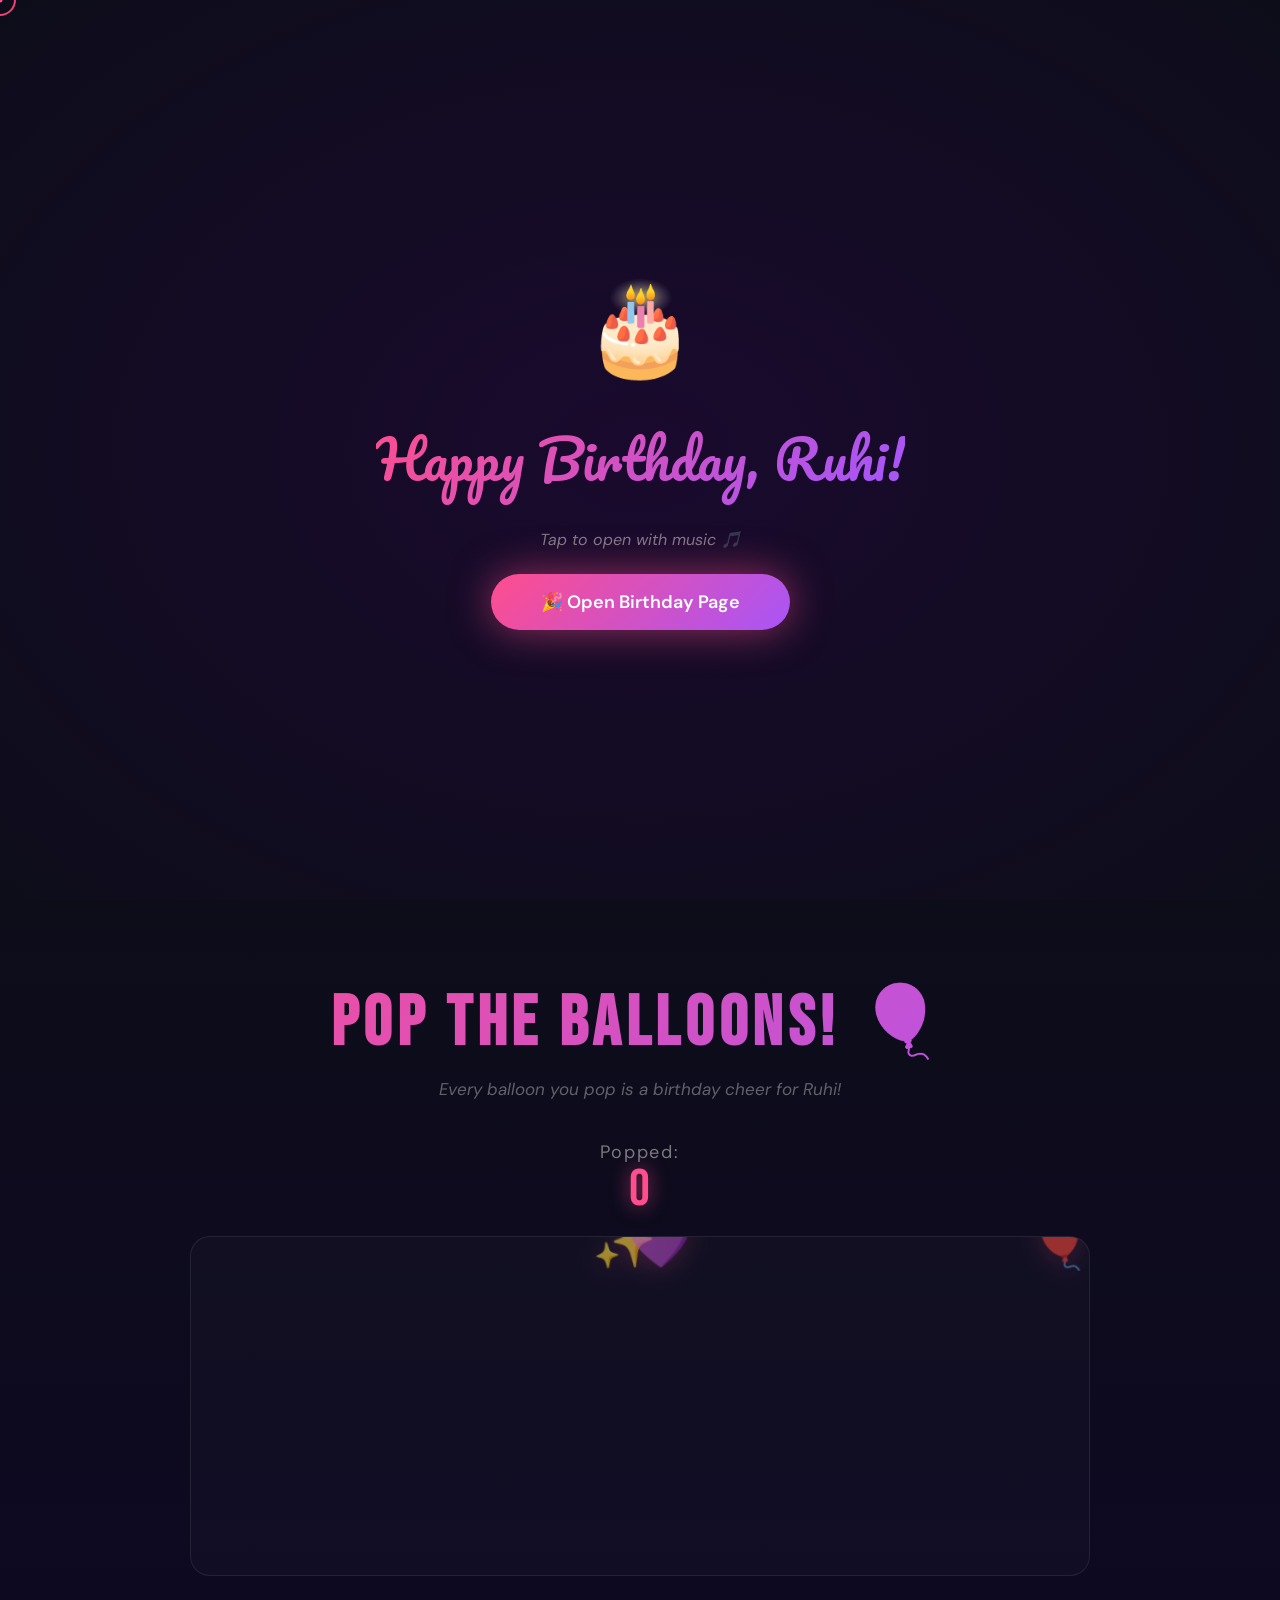
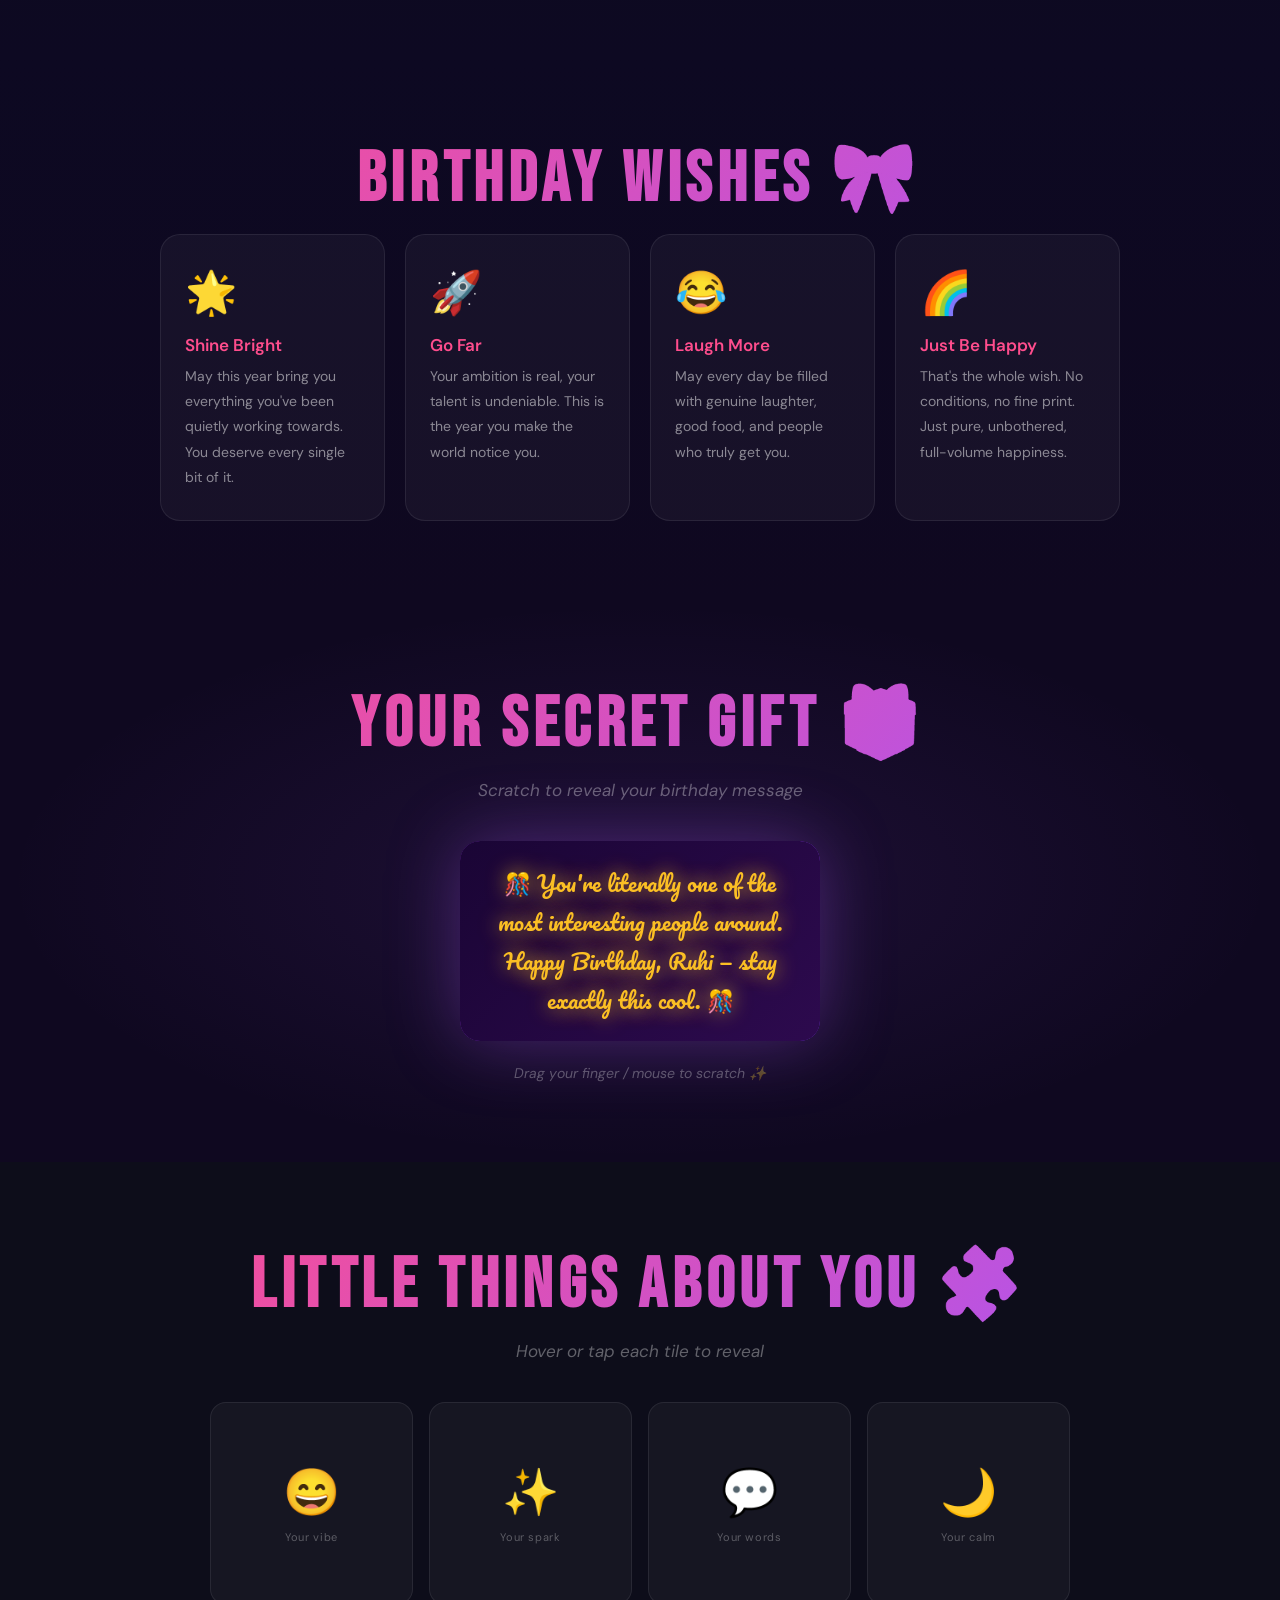
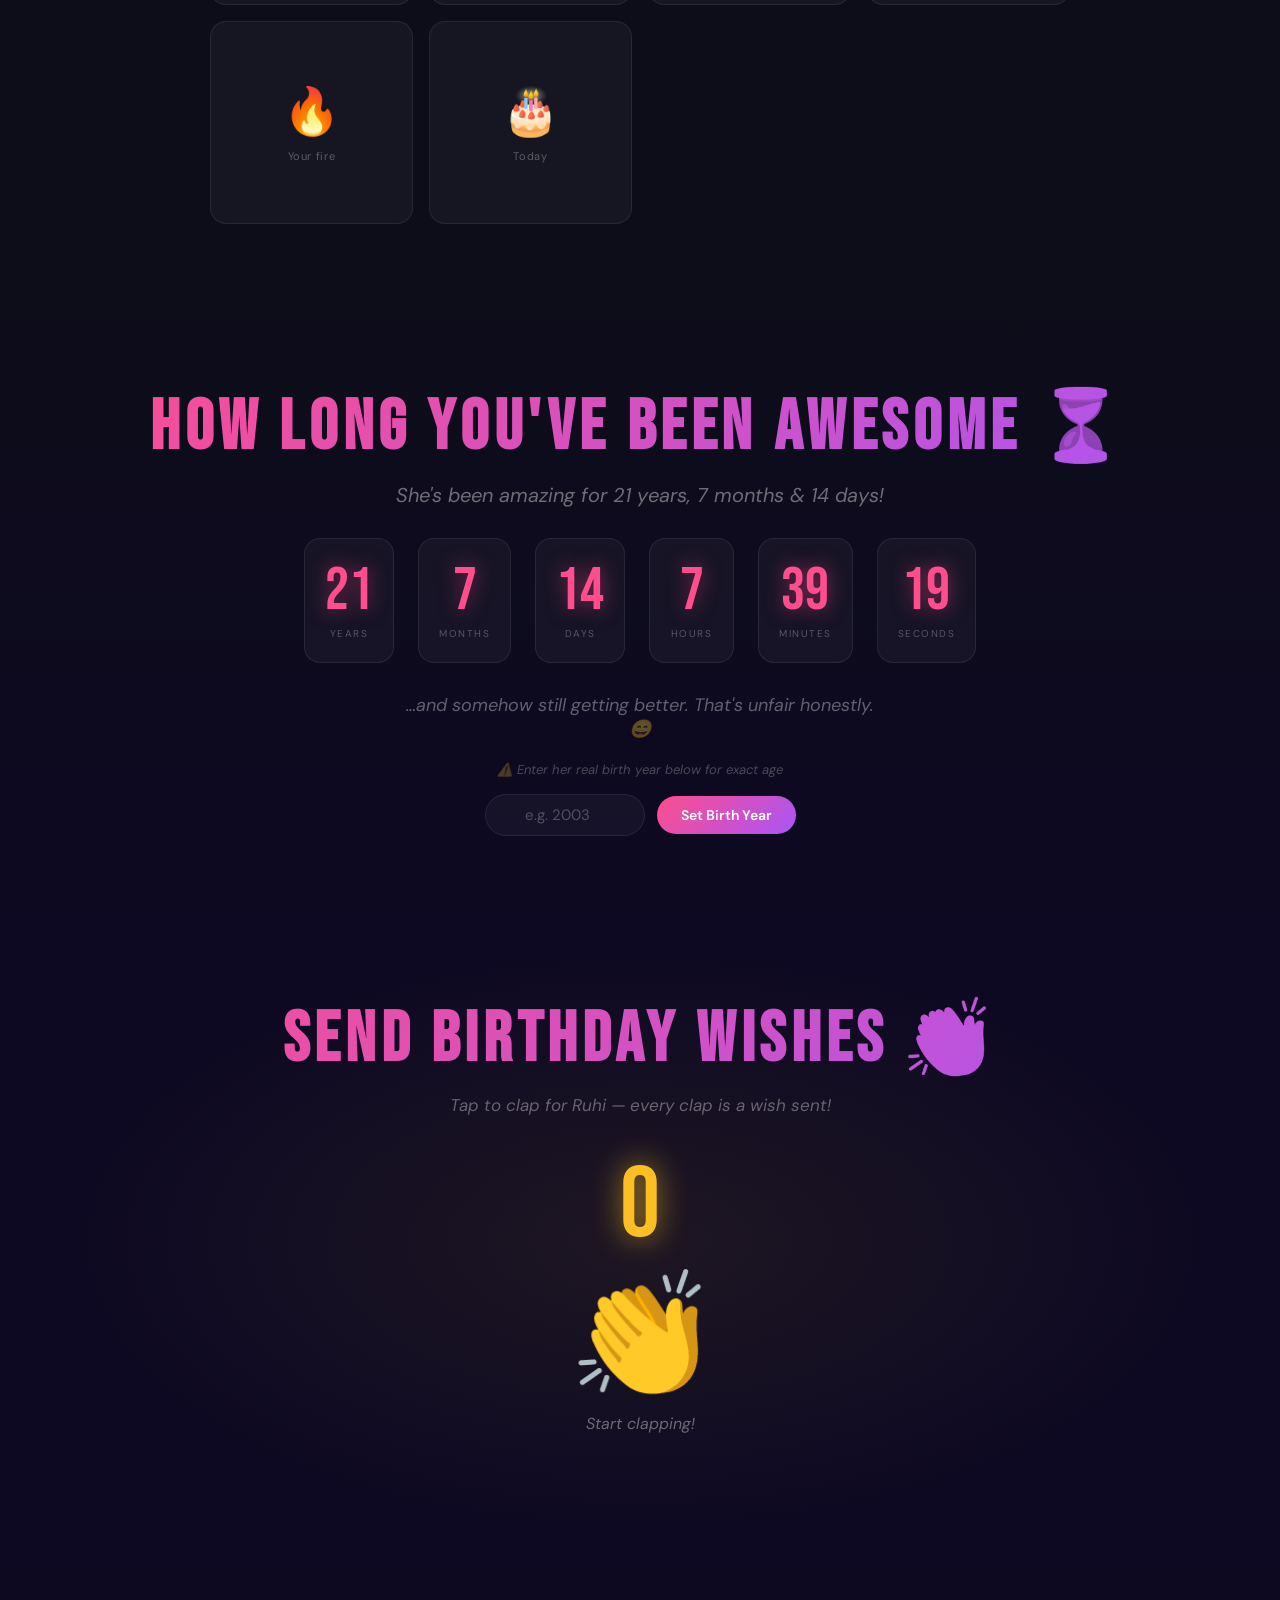
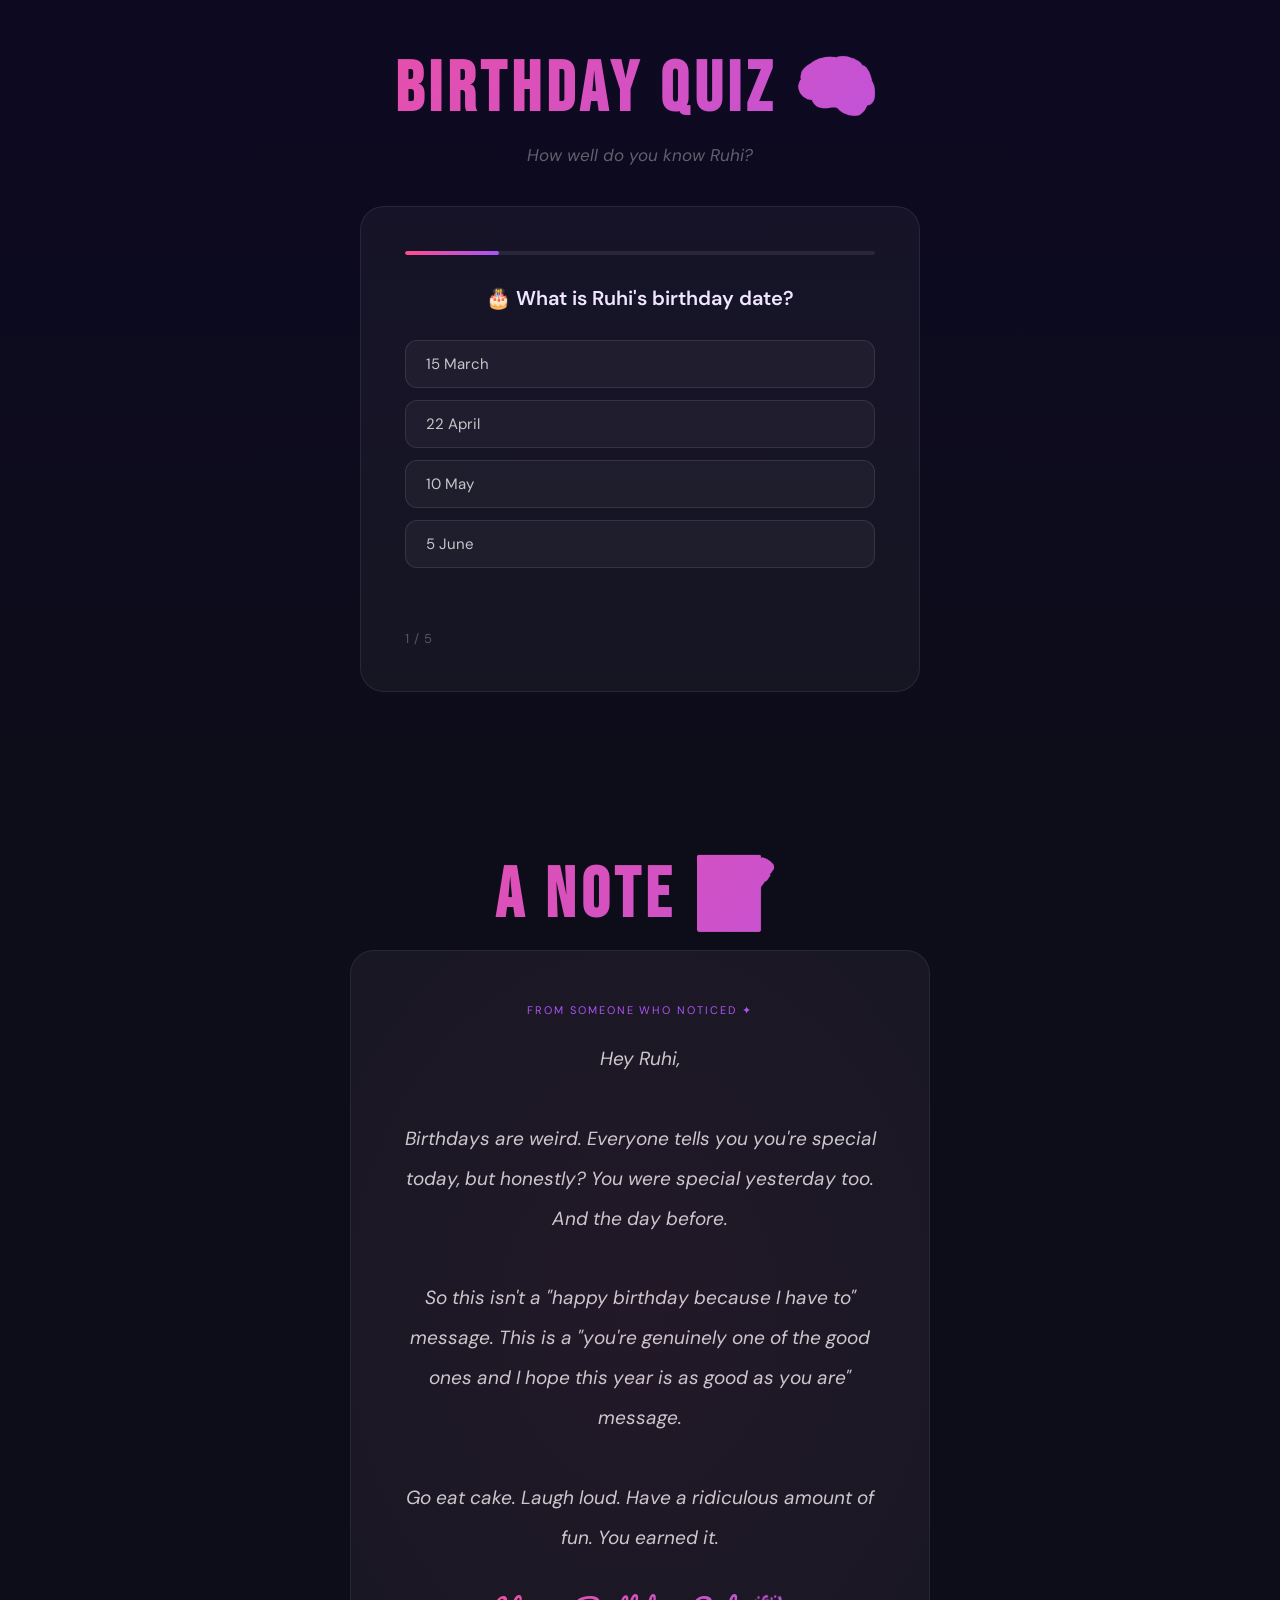
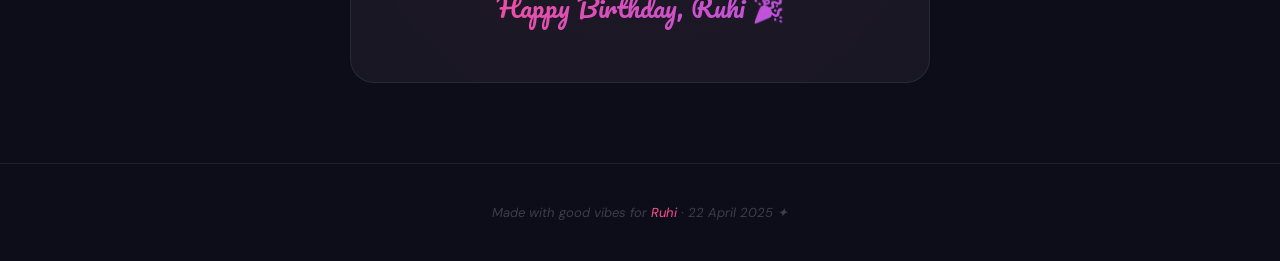
==== index.html @ 14870d2b "Add files via upload" ====
<!DOCTYPE html>
<html lang="en">
<head>
  <meta charset="UTF-8" />
  <meta name="viewport" content="width=device-width, initial-scale=1.0" />
  <title>Happy Birthday, Ruhi! 🎂</title>
  <link rel="preconnect" href="https://fonts.googleapis.com" />
  <link rel="preconnect" href="https://fonts.gstatic.com" crossorigin />
  <link href="https://fonts.googleapis.com/css2?family=Bebas+Neue&family=DM+Sans:ital,wght@0,300;0,400;0,600;1,300&family=Pacifico&display=swap" rel="stylesheet" />
  <link rel="stylesheet" href="style.css" />
</head>
<body>

  <!-- CUSTOM CURSOR -->
  <div id="cursor"></div>
  <div id="cursor-dot"></div>

  <!-- BACKGROUND CANVAS -->
  <canvas id="canvas"></canvas>

  <!-- ═══════ MUSIC GATE (splash screen) ═══════ -->
  <div id="music-gate">
    <div class="gate-emoji">🎂</div>
    <div class="gate-title">Happy Birthday, Ruhi!</div>
    <p class="gate-sub">Tap to open with music 🎵</p>
    <button class="gate-btn" id="gate-btn">🎉 Open Birthday Page</button>
  </div>

  <!-- MUSIC PLAYER (mp3) -->
  <audio id="bg-audio" loop preload="auto">
    <source src="music.m4a" type="audio/mpeg" />
  </audio>

  <!-- MUSIC BADGE (bottom right) -->
  <div id="music-badge">
    <div class="eq-bars">
      <div class="eq-bar"></div><div class="eq-bar"></div>
      <div class="eq-bar"></div><div class="eq-bar"></div>
      <div class="eq-bar"></div>
    </div>
    <span id="badge-text">Jannat Theme ♫</span>
  </div>

  <!-- ═══════ HERO ═══════ -->
  <section id="hero">
    <div class="hero-tag">✦ A Special Surprise ✦</div>
    <div class="hero-date">22 · APRIL · 2025</div>
    <h1 class="hero-name">Ruhi</h1>
    <p class="hero-sub" id="typewriter-el"></p>

    <!-- CAKE — tap it! -->
    <div class="cake-wrap" id="cake-wrap">
      <span class="cake-emoji" id="cake-emoji">🎂</span>
      <p class="cake-hint" id="cake-hint">tap the cake!</p>
    </div>

    <button class="scroll-cta" id="scroll-cta">
      <span>Scroll Down</span>
      <span class="scroll-arrow">↓</span>
    </button>
  </section>

  <!-- ═══════ BALLOON POP GAME ═══════ -->
  <section id="balloon-section">
    <h2 class="section-label fade-up">Pop the Balloons! 🎈</h2>
    <p class="section-sub fade-up">Every balloon you pop is a birthday cheer for Ruhi!</p>
    <div class="balloon-score-wrap fade-up">
      <span class="balloon-score-label">Popped:</span>
      <span class="balloon-score" id="balloon-score">0</span>
    </div>
    <div id="balloon-arena" class="fade-up"></div>
  </section>

  <!-- ═══════ WISHES ═══════ -->
  <section id="wishes">
    <h2 class="section-label fade-up">Birthday Wishes 🎀</h2>
    <div class="wishes-grid">
      <div class="wish-card fade-up" data-delay="0">
        <span class="wish-icon">🌟</span>
        <div class="wish-title">Shine Bright</div>
        <p class="wish-text">May this year bring you everything you've been quietly working towards. You deserve every single bit of it.</p>
      </div>
      <div class="wish-card fade-up" data-delay="80">
        <span class="wish-icon">🚀</span>
        <div class="wish-title">Go Far</div>
        <p class="wish-text">Your ambition is real, your talent is undeniable. This is the year you make the world notice you.</p>
      </div>
      <div class="wish-card fade-up" data-delay="160">
        <span class="wish-icon">😂</span>
        <div class="wish-title">Laugh More</div>
        <p class="wish-text">May every day be filled with genuine laughter, good food, and people who truly get you.</p>
      </div>
      <div class="wish-card fade-up" data-delay="240">
        <span class="wish-icon">🌈</span>
        <div class="wish-title">Just Be Happy</div>
        <p class="wish-text">That's the whole wish. No conditions, no fine print. Just pure, unbothered, full-volume happiness.</p>
      </div>
    </div>
  </section>

  <!-- ═══════ SCRATCH CARD ═══════ -->
  <section id="scratch-section">
    <h2 class="section-label fade-up">Your Secret Gift 🎁</h2>
    <p class="section-sub fade-up">Scratch to reveal your birthday message</p>
    <div class="scratch-wrap fade-up">
      <div class="scratch-msg" id="scratch-msg">
        🎊 You're literally one of the most interesting people around. Happy Birthday, Ruhi — stay exactly this cool. 🎊
      </div>
      <canvas id="scratchCanvas" width="360" height="200"></canvas>
    </div>
    <p class="scratch-hint fade-up" id="scratch-hint">Drag your finger / mouse to scratch ✨</p>
  </section>

  <!-- ═══════ MEMORY BOARD ═══════ -->
  <section id="memories">
    <h2 class="section-label fade-up">Little Things About You 🧩</h2>
    <p class="section-sub fade-up">Hover or tap each tile to reveal</p>
    <div class="memory-grid">
      <div class="memory-tile fade-up" data-delay="0">
        <span class="tile-front">😄</span><span class="tile-label">Your vibe</span>
        <div class="tile-reveal">That energy you carry walks into the room before you even do.</div>
      </div>
      <div class="memory-tile fade-up" data-delay="60">
        <span class="tile-front">✨</span><span class="tile-label">Your spark</span>
        <div class="tile-reveal">You make ordinary moments feel somehow worth remembering.</div>
      </div>
      <div class="memory-tile fade-up" data-delay="120">
        <span class="tile-front">💬</span><span class="tile-label">Your words</span>
        <div class="tile-reveal">The way you talk about things you love — that energy is contagious.</div>
      </div>
      <div class="memory-tile fade-up" data-delay="180">
        <span class="tile-front">🌙</span><span class="tile-label">Your calm</span>
        <div class="tile-reveal">Even on chaotic days, you somehow make it look effortless.</div>
      </div>
      <div class="memory-tile fade-up" data-delay="240">
        <span class="tile-front">🔥</span><span class="tile-label">Your fire</span>
        <div class="tile-reveal">When you set your mind to something? It's already done.</div>
      </div>
      <div class="memory-tile fade-up" data-delay="300">
        <span class="tile-front">🎂</span><span class="tile-label">Today</span>
        <div class="tile-reveal">Wishing you a day as legendary as you actually are.</div>
      </div>
    </div>
  </section>

  <!-- ═══════ AGE CALCULATOR (FIXED) ═══════ -->
  <section id="age-section">
    <h2 class="section-label fade-up">How Long You've Been Awesome ⏳</h2>
    <p class="section-sub fade-up" id="age-headline">Calculating...</p>
    <div class="age-grid fade-up">
      <div class="age-box"><div class="age-num" id="a-years">—</div><div class="age-lbl">Years</div></div>
      <div class="age-box"><div class="age-num" id="a-months">—</div><div class="age-lbl">Months</div></div>
      <div class="age-box"><div class="age-num" id="a-days">—</div><div class="age-lbl">Days</div></div>
      <div class="age-box"><div class="age-num" id="a-hours">—</div><div class="age-lbl">Hours</div></div>
      <div class="age-box"><div class="age-num" id="a-mins">—</div><div class="age-lbl">Minutes</div></div>
      <div class="age-box"><div class="age-num" id="a-secs">—</div><div class="age-lbl">Seconds</div></div>
    </div>
    <p class="age-caption fade-up">…and somehow still getting better. That's unfair honestly. 😄</p>
    <p class="age-note fade-up">⚠️ Enter her real birth year below for exact age</p>
    <div class="age-input-wrap fade-up">
      <input type="number" id="birth-year" placeholder="e.g. 2003" min="1990" max="2015" />
      <button id="set-year-btn">Set Birth Year</button>
    </div>
  </section>

  <!-- ═══════ CLAP ═══════ -->
  <section id="clap-section">
    <h2 class="section-label fade-up">Send Birthday Wishes 👏</h2>
    <p class="section-sub fade-up">Tap to clap for Ruhi — every clap is a wish sent!</p>
    <div class="clap-count fade-up" id="clap-count">0</div>
    <div class="fade-up">
      <button class="clap-btn" id="clap-btn">👏</button>
    </div>
    <p class="clap-label fade-up" id="clap-label">Start clapping!</p>
    <div class="clap-milestones fade-up" id="clap-milestones"></div>
  </section>

  <!-- ═══════ QUIZ ═══════ -->
  <section id="quiz-section">
    <h2 class="section-label fade-up">Birthday Quiz 🧠</h2>
    <p class="section-sub fade-up">How well do you know Ruhi?</p>
    <div class="quiz-card fade-up" id="quiz-card">
      <div class="quiz-progress-bar"><div id="quiz-progress"></div></div>
      <p class="quiz-q" id="quiz-q">Loading question...</p>
      <div class="quiz-options" id="quiz-options"></div>
      <div class="quiz-feedback" id="quiz-feedback"></div>
      <div class="quiz-nav">
        <span class="quiz-count" id="quiz-count">1 / 5</span>
        <button class="quiz-next" id="quiz-next" style="display:none">Next →</button>
      </div>
    </div>
    <div class="quiz-result" id="quiz-result" style="display:none">
      <div class="quiz-result-emoji" id="qr-emoji">🎉</div>
      <div class="quiz-result-score" id="qr-score"></div>
      <div class="quiz-result-msg" id="qr-msg"></div>
      <button class="quiz-retry" id="quiz-retry">Try Again 🔄</button>
    </div>
  </section>

  <!-- ═══════ MESSAGE ═══════ -->
  <section id="message-section">
    <h2 class="section-label fade-up">A Note 📝</h2>
    <div class="msg-card fade-up">
      <div class="msg-from">From someone who noticed ✦</div>
      <p class="msg-text">
        Hey Ruhi,<br><br>
        Birthdays are weird. Everyone tells you you're special today,
        but honestly? You were special yesterday too. And the day before.<br><br>
        So this isn't a "happy birthday because I have to" message.
        This is a "you're genuinely one of the good ones and I hope
        this year is as good as you are" message.<br><br>
        Go eat cake. Laugh loud. Have a ridiculous amount of fun.
        You earned it.
      </p>
      <div class="msg-sig">Happy Birthday, Ruhi 🎉</div>
    </div>
  </section>

  <!-- FOOTER -->
  <footer>
    Made with good vibes for <span class="footer-pink">Ruhi</span> · 22 April 2025 ✦
  </footer>

  <script src="app.js"></script>
</body>
</html>
---- style.css ----
/* ═══════════════════════════════════
   ROOT & RESET
═══════════════════════════════════ */
:root {
  --bg:     #0d0d1a;
  --deep:   #0a0814;
  --card:   rgba(255,255,255,0.04);
  --border: rgba(255,255,255,0.08);
  --pink:   #ff4d8d;
  --violet: #a855f7;
  --gold:   #fbbf24;
  --cyan:   #22d3ee;
  --green:  #4ade80;
  --white:  #f0e6ff;
}

*, *::before, *::after { margin:0; padding:0; box-sizing:border-box; }
html { scroll-behavior: smooth; }

body {
  background: var(--bg);
  color: var(--white);
  font-family: 'DM Sans', sans-serif;
  overflow-x: hidden;
  cursor: none;
}

/* ═══════════════════════════════════
   CUSTOM CURSOR
═══════════════════════════════════ */
#cursor {
  position: fixed;
  width: 32px; height: 32px;
  border: 2px solid var(--pink);
  border-radius: 50%;
  pointer-events: none;
  z-index: 99999;
  transform: translate(-50%,-50%);
  transition: transform .15s ease, border-color .2s, width .2s, height .2s;
  mix-blend-mode: difference;
}
#cursor.hovering {
  width: 50px; height: 50px;
  border-color: var(--gold);
  background: rgba(251,191,36,0.08);
}
#cursor.clicking {
  width: 20px; height: 20px;
  background: rgba(255,77,141,0.35);
  border-color: #fff;
}
#cursor-dot {
  position: fixed;
  width: 5px; height: 5px;
  background: var(--pink);
  border-radius: 50%;
  pointer-events: none;
  z-index: 99999;
  transform: translate(-50%,-50%);
  transition: transform .05s;
}

.spark {
  position: fixed;
  pointer-events: none;
  z-index: 99998;
  font-size: 12px;
  animation: sparkFly .85s ease forwards;
}
@keyframes sparkFly {
  0%   { opacity:1; transform:translate(-50%,-50%) scale(1.2); }
  100% { opacity:0; transform:translate(calc(-50% + var(--dx)), calc(-50% + var(--dy))) scale(0); }
}

/* ═══════════════════════════════════
   RIPPLE
═══════════════════════════════════ */
.ripple {
  position: fixed;
  pointer-events: none;
  z-index: 9000;
  border-radius: 50%;
  border: 2px solid var(--pink);
  transform: translate(-50%,-50%);
  animation: rippleOut .65s ease forwards;
}
@keyframes rippleOut {
  from { width:10px; height:10px; opacity:.9; }
  to   { width:130px; height:130px; opacity:0; }
}

/* ═══════════════════════════════════
   MUSIC GATE (Splash Screen)
═══════════════════════════════════ */
#music-gate {
  position: fixed; inset: 0; z-index: 10000;
  background: radial-gradient(ellipse at center, #1a0a2e 0%, #0d0d1a 100%);
  display: flex; flex-direction: column;
  align-items: center; justify-content: center;
  gap: 24px; text-align: center; padding: 24px;
  transition: opacity .8s ease, visibility .8s ease;
}
#music-gate.gone { opacity:0; visibility:hidden; pointer-events:none; }

.gate-emoji {
  font-size: 90px;
  animation: gateFloat 2.2s ease-in-out infinite alternate;
}
@keyframes gateFloat {
  from { transform: translateY(0) rotate(-3deg); }
  to   { transform: translateY(-18px) rotate(3deg); }
}

.gate-title {
  font-family: 'Pacifico', cursive;
  font-size: clamp(26px, 7vw, 54px);
  background: linear-gradient(135deg, #ff4d8d, #a855f7, #fbbf24);
  background-size: 200%;
  -webkit-background-clip: text;
  -webkit-text-fill-color: transparent;
  background-clip: text;
  animation: shimmer 3s linear infinite;
}
@keyframes shimmer {
  0%   { background-position: 0%; }
  100% { background-position: 200%; }
}

.gate-sub {
  font-size: 16px;
  color: rgba(255,255,255,.45);
  font-style: italic;
}

.gate-btn {
  padding: 16px 50px;
  background: linear-gradient(135deg, #ff4d8d, #a855f7);
  border: none; border-radius: 60px;
  font-family: 'DM Sans', sans-serif;
  font-size: 18px; font-weight: 600;
  color: #fff; cursor: pointer;
  box-shadow: 0 0 40px rgba(255,77,141,.55);
  animation: gatePulse 2s ease-in-out infinite;
  transition: transform .2s;
}
.gate-btn:hover { transform: scale(1.07); }
@keyframes gatePulse {
  0%,100% { box-shadow: 0 0 40px rgba(255,77,141,.55); }
  50%     { box-shadow: 0 0 80px rgba(255,77,141,.9), 0 0 160px rgba(168,85,247,.4); }
}

/* ═══════════════════════════════════
   MUSIC BADGE
═══════════════════════════════════ */
#music-badge {
  position: fixed; bottom: 24px; right: 24px; z-index: 9000;
  background: rgba(255,255,255,.05);
  backdrop-filter: blur(14px);
  border: 1px solid var(--border);
  border-radius: 40px;
  padding: 10px 18px;
  display: flex; align-items: center; gap: 10px;
  font-size: 13px; color: rgba(255,255,255,.55);
  cursor: pointer;
  transition: all .3s;
  opacity: 0; pointer-events: none;
}
#music-badge.visible { opacity:1; pointer-events:auto; }
#music-badge:hover { border-color:var(--pink); color:var(--pink); }

.eq-bars { display:flex; align-items:flex-end; gap:2px; height:16px; }
.eq-bar {
  width: 3px; background: var(--pink); border-radius: 2px;
  animation: eqDance .6s ease-in-out infinite alternate;
}
.eq-bar:nth-child(1){ height:6px;  animation-delay:0s;   }
.eq-bar:nth-child(2){ height:14px; animation-delay:.12s; }
.eq-bar:nth-child(3){ height:10px; animation-delay:.24s; }
.eq-bar:nth-child(4){ height:16px; animation-delay:.08s; }
.eq-bar:nth-child(5){ height:8px;  animation-delay:.2s;  }
@keyframes eqDance {
  from { transform: scaleY(.2); }
  to   { transform: scaleY(1);  }
}
#music-badge.paused .eq-bar { animation-play-state: paused; opacity:.4; }

/* ═══════════════════════════════════
   CANVAS
═══════════════════════════════════ */
#canvas {
  position: fixed; inset: 0;
  pointer-events: none; z-index: 1;
}

/* ═══════════════════════════════════
   SECTIONS SHARED
═══════════════════════════════════ */
section { position: relative; z-index: 2; }

.section-label {
  text-align: center;
  font-family: 'Bebas Neue', sans-serif;
  font-size: clamp(34px, 8vw, 70px);
  letter-spacing: .08em;
  margin-bottom: 12px;
  background: linear-gradient(135deg, var(--pink), var(--violet));
  -webkit-background-clip: text;
  -webkit-text-fill-color: transparent;
  background-clip: text;
}

.section-sub {
  text-align: center;
  font-size: clamp(14px,2.5vw,17px);
  font-style: italic;
  color: rgba(255,255,255,.35);
  margin-bottom: 40px;
}

/* ═══════════════════════════════════
   HERO
═══════════════════════════════════ */
#hero {
  position: relative; min-height: 100vh;
  display: flex; flex-direction: column;
  align-items: center; justify-content: center;
  text-align: center; padding: 40px 20px;
  z-index: 2;
  background:
    radial-gradient(ellipse at 25% 15%, rgba(168,85,247,.18) 0%, transparent 55%),
    radial-gradient(ellipse at 75% 85%, rgba(255,77,141,.13) 0%, transparent 55%);
}

.hero-tag {
  display: inline-block;
  border: 1px solid var(--border);
  border-radius: 30px; padding: 6px 22px;
  font-size: 11px; letter-spacing: .18em; text-transform: uppercase;
  color: rgba(255,255,255,.35); margin-bottom: 26px;
  background: var(--card); backdrop-filter: blur(8px);
}

.hero-date {
  font-family: 'Bebas Neue', sans-serif;
  font-size: clamp(12px,2.5vw,16px);
  letter-spacing: .55em; color: var(--gold);
  margin-bottom: 14px;
  text-shadow: 0 0 22px rgba(251,191,36,.7);
}

.hero-name {
  font-family: 'Pacifico', cursive;
  font-size: clamp(56px, 15vw, 120px);
  line-height: 1;
  background: linear-gradient(135deg, #ff4d8d 0%, #a855f7 50%, #fbbf24 100%);
  background-size: 300%;
  -webkit-background-clip: text;
  -webkit-text-fill-color: transparent;
  background-clip: text;
  animation: shimmer 4.5s linear infinite;
  filter: drop-shadow(0 0 40px rgba(255,77,141,.4));
  margin-bottom: 16px;
}

.hero-sub {
  font-size: clamp(16px, 3vw, 22px);
  font-weight: 300; font-style: italic;
  color: rgba(255,255,255,.5);
  margin-bottom: 40px; letter-spacing: .03em;
  min-height: 30px;
}
.hero-sub .cursor-blink {
  display: inline-block;
  width: 2px; height: 1.1em;
  background: var(--pink);
  margin-left: 3px;
  vertical-align: text-bottom;
  animation: blink .75s step-end infinite;
}
@keyframes blink { 0%,100%{opacity:1} 50%{opacity:0} }

/* CAKE */
.cake-wrap {
  position: relative; display: inline-block;
  margin-bottom: 42px; cursor: pointer;
}
.cake-emoji {
  font-size: clamp(80px, 16vw, 130px);
  display: block;
  animation: cakeWobble 3s ease-in-out infinite;
  transition: transform .15s;
  user-select: none; -webkit-user-select: none;
}
@keyframes cakeWobble {
  0%,100% { transform: rotate(-2deg) scale(1); }
  50%     { transform: rotate(2deg) scale(1.05); }
}
.cake-wrap:active .cake-emoji { transform: scale(.85); }

.cake-hint {
  font-size: 12px; color: rgba(255,255,255,.28);
  letter-spacing: .1em; margin-top: 8px;
  animation: hintBlink 2.2s ease-in-out infinite;
}
@keyframes hintBlink { 0%,100%{opacity:.28} 50%{opacity:.7} }

.candle-popup {
  position: absolute; top: -10px; left: 50%;
  font-size: 26px; pointer-events: none;
  animation: popUp .5s cubic-bezier(.17,.67,.5,1.5) forwards,
             popFade 1s .9s ease forwards;
}
@keyframes popUp   { from{transform:translateX(-50%) scale(0) translateY(0)}   to{transform:translateX(-50%) scale(1) translateY(-30px)} }
@keyframes popFade { to  {opacity:0; transform:translateX(-50%) scale(.4) translateY(-55px)} }

/* SCROLL CTA */
.scroll-cta {
  display: flex; flex-direction: column; align-items: center; gap: 6px;
  font-size: 11px; letter-spacing: .14em; text-transform: uppercase;
  color: rgba(255,255,255,.22); background: none; border: none;
  cursor: pointer; animation: scrollBob 2.2s ease-in-out infinite;
  transition: color .3s;
}
.scroll-cta:hover { color: var(--pink); }
@keyframes scrollBob { 0%,100%{transform:translateY(0)} 50%{transform:translateY(8px)} }
.scroll-arrow { font-size: 22px; }

/* ═══════════════════════════════════
   BALLOON POP GAME
═══════════════════════════════════ */
#balloon-section {
  padding: 80px 20px;
  background: linear-gradient(180deg, var(--bg), #0d0922);
}

.balloon-score-wrap {
  text-align: center; margin-bottom: 20px;
  font-size: 18px; color: rgba(255,255,255,.45);
  letter-spacing: .1em;
}
.balloon-score {
  font-family: 'Bebas Neue', sans-serif;
  font-size: 52px; color: var(--pink);
  text-shadow: 0 0 20px rgba(255,77,141,.6);
  display: block; line-height: 1;
}

#balloon-arena {
  position: relative;
  height: 340px;
  max-width: 900px; margin: 0 auto;
  border: 1px solid var(--border);
  border-radius: 20px;
  background: rgba(255,255,255,.02);
  overflow: hidden;
}

.balloon {
  position: absolute;
  font-size: clamp(36px,6vw,52px);
  cursor: pointer;
  user-select: none; -webkit-user-select: none;
  animation: balloonRise linear forwards;
  transform-origin: center bottom;
  filter: drop-shadow(0 4px 12px rgba(255,77,141,.3));
}
@keyframes balloonRise {
  0%   { transform: translateY(0) rotate(var(--tilt)); opacity:1; }
  100% { transform: translateY(calc(-360px)) rotate(calc(var(--tilt) * -1)); opacity:.6; }
}
.balloon.popped {
  animation: balloonPop .3s ease forwards !important;
}
@keyframes balloonPop {
  0%  { transform: scale(1); opacity:1; }
  50% { transform: scale(1.5); opacity:.7; }
  100%{ transform: scale(0); opacity:0; }
}

/* ═══════════════════════════════════
   WISHES
═══════════════════════════════════ */
#wishes {
  padding: 80px 20px;
  background: linear-gradient(180deg, #0d0922, #0f0820);
}

.wishes-grid {
  display: grid;
  grid-template-columns: repeat(auto-fit, minmax(220px, 1fr));
  gap: 20px; max-width: 960px; margin: 0 auto;
}

.wish-card {
  background: var(--card); border: 1px solid var(--border);
  border-radius: 20px; padding: 30px 24px;
  transition: all .35s cubic-bezier(.23,1,.32,1);
  position: relative; overflow: hidden; cursor: pointer;
}
.wish-card::after {
  content: '';
  position: absolute; inset: 0;
  background: linear-gradient(135deg, rgba(255,77,141,.07), rgba(168,85,247,.07));
  opacity: 0; transition: opacity .3s;
  border-radius: 20px;
}
.wish-card:hover { transform: translateY(-9px); border-color: rgba(255,77,141,.35); }
.wish-card:hover::after { opacity: 1; }
.wish-card:active { transform: scale(.96); }

.wish-icon { font-size: 42px; margin-bottom: 14px; display: block; }
.wish-title { font-size: 17px; font-weight: 600; color: var(--pink); margin-bottom: 8px; }
.wish-text  { font-size: 14px; color: rgba(255,255,255,.5); line-height: 1.8; }

/* ═══════════════════════════════════
   SCRATCH CARD
═══════════════════════════════════ */
#scratch-section {
  padding: 80px 20px; text-align: center;
  background: radial-gradient(ellipse at center, rgba(168,85,247,.1) 0%, transparent 70%), #0f0820;
}

.scratch-wrap {
  position: relative; display: inline-block;
  border-radius: 20px; overflow: hidden;
  box-shadow: 0 0 70px rgba(168,85,247,.35);
  max-width: 100%;
}
.scratch-msg {
  position: absolute; inset: 0;
  display: flex; align-items: center; justify-content: center;
  font-family: 'Pacifico', cursive;
  font-size: clamp(14px, 3.5vw, 22px);
  color: var(--gold);
  text-shadow: 0 0 20px rgba(251,191,36,.8);
  padding: 20px; text-align: center;
  pointer-events: none;
  background: linear-gradient(135deg, #1a0535, #2d0a4e);
  border-radius: 20px;
}
#scratchCanvas { display: block; border-radius: 20px; max-width: 100%; }
.scratch-hint {
  margin-top: 18px; font-size: 14px;
  color: rgba(255,255,255,.3); font-style: italic;
  animation: hintBlink 2s ease-in-out infinite;
}

/* ═══════════════════════════════════
   MEMORY BOARD
═══════════════════════════════════ */
#memories {
  padding: 80px 20px;
  background: var(--bg);
}

.memory-grid {
  display: grid;
  grid-template-columns: repeat(auto-fit, minmax(160px, 1fr));
  gap: 16px; max-width: 860px; margin: 0 auto;
}

.memory-tile {
  aspect-ratio: 1;
  border-radius: 16px;
  border: 1px solid var(--border);
  background: var(--card);
  display: flex; flex-direction: column;
  align-items: center; justify-content: center;
  font-size: 46px; position: relative; overflow: hidden;
  cursor: pointer; transition: all .3s;
}
.memory-tile:hover,
.memory-tile.tapped { transform: scale(1.06) rotate(-1deg); border-color: rgba(255,77,141,.45); }
.memory-tile:active { transform: scale(.94); }

.tile-label {
  font-size: 11px; color: rgba(255,255,255,.3);
  margin-top: 8px; letter-spacing: .06em; text-align: center; padding: 0 6px;
}

.tile-reveal {
  position: absolute; inset: 0;
  background: linear-gradient(135deg, rgba(255,77,141,.92), rgba(168,85,247,.92));
  display: flex; align-items: center; justify-content: center;
  font-size: 13px; font-weight: 500; color: #fff; text-align: center;
  padding: 14px; line-height: 1.6;
  opacity: 0; transform: scale(.8);
  transition: all .35s cubic-bezier(.23,1,.32,1);
  border-radius: 16px;
}
.memory-tile:hover .tile-reveal,
.memory-tile.tapped .tile-reveal { opacity:1; transform:scale(1); }

/* ═══════════════════════════════════
   AGE CALCULATOR (FIXED)
═══════════════════════════════════ */
#age-section {
  padding: 80px 20px; text-align: center;
  background: linear-gradient(180deg, var(--bg), #0d0922);
}

#age-headline {
  font-size: clamp(15px,3vw,20px); font-style: italic;
  color: rgba(255,255,255,.4); margin-bottom: 30px;
}

.age-grid {
  display: flex; justify-content: center;
  flex-wrap: wrap; gap: clamp(10px, 2vw, 24px);
  margin-bottom: 30px;
}

.age-box {
  background: var(--card); border: 1px solid var(--border);
  border-radius: 16px; padding: 22px 20px;
  min-width: 85px; text-align: center;
  transition: border-color .3s, transform .3s;
}
.age-box:hover { border-color: var(--pink); transform: translateY(-4px); }

.age-num {
  font-family: 'Bebas Neue', sans-serif;
  font-size: clamp(36px, 6vw, 60px); line-height: 1;
  color: var(--pink);
  text-shadow: 0 0 20px rgba(255,77,141,.5);
  transition: transform .15s;
}
.age-num.tick { transform: scale(1.18); }

.age-lbl {
  font-size: 10px; letter-spacing: .15em; text-transform: uppercase;
  color: rgba(255,255,255,.28); margin-top: 6px;
}

.age-caption {
  font-size: clamp(14px,2.5vw,18px); font-style: italic;
  color: rgba(255,255,255,.35); max-width: 480px; margin: 0 auto 20px;
}

.age-note {
  font-size: 13px; color: rgba(255,255,255,.25);
  margin-bottom: 16px; font-style: italic;
}

.age-input-wrap {
  display: flex; justify-content: center; align-items: center;
  gap: 12px; flex-wrap: wrap;
}
.age-input-wrap input {
  padding: 10px 18px;
  background: var(--card); border: 1px solid var(--border);
  border-radius: 40px; color: var(--white);
  font-size: 15px; font-family: 'DM Sans', sans-serif;
  outline: none; width: 160px; text-align: center;
  transition: border-color .3s;
}
.age-input-wrap input:focus { border-color: var(--pink); }
.age-input-wrap input::placeholder { color: rgba(255,255,255,.25); }

#set-year-btn {
  padding: 10px 24px;
  background: linear-gradient(135deg, var(--pink), var(--violet));
  border: none; border-radius: 40px;
  color: #fff; font-size: 14px; font-family: 'DM Sans', sans-serif;
  font-weight: 600; cursor: pointer; transition: transform .2s, box-shadow .2s;
}
#set-year-btn:hover { transform: scale(1.05); box-shadow: 0 0 20px rgba(255,77,141,.5); }

/* ═══════════════════════════════════
   CLAP
═══════════════════════════════════ */
#clap-section {
  padding: 80px 20px; text-align: center;
  background: radial-gradient(ellipse at center, rgba(251,191,36,.07) 0%, transparent 65%), #0d0922;
}

.clap-count {
  font-family: 'Bebas Neue', sans-serif;
  font-size: clamp(60px, 14vw, 100px); line-height: 1;
  color: var(--gold);
  text-shadow: 0 0 30px rgba(251,191,36,.7);
  margin-bottom: 12px;
}

.clap-btn {
  font-size: clamp(64px, 14vw, 110px);
  border: none; background: none; cursor: pointer;
  user-select: none; -webkit-user-select: none;
  display: inline-block;
  animation: clapFloat 3s ease-in-out infinite;
  transition: transform .12s;
  position: relative;
}
.clap-btn:active { transform: scale(.82) !important; animation: none !important; }
@keyframes clapFloat { 0%,100%{transform:translateY(0)} 50%{transform:translateY(-12px)} }

.clap-label {
  margin-top: 16px; font-size: 16px;
  color: rgba(255,255,255,.38); font-style: italic;
}

.clap-milestones {
  margin-top: 24px; min-height: 28px;
  font-size: 15px; color: var(--gold);
  font-weight: 600; letter-spacing: .06em;
  animation: milestoneFlash .5s ease;
}
@keyframes milestoneFlash {
  0%  { transform: scale(1.3); opacity:.5; }
  100%{ transform: scale(1);   opacity:1; }
}

.clap-burst {
  position: absolute;
  font-size: 20px; top: 10px; left: 50%;
  pointer-events: none;
  animation: burstOut .85s ease forwards;
}
@keyframes burstOut {
  from{ opacity:1; transform:translate(-50%,0) scale(1); }
  to  { opacity:0; transform:translate(calc(-50% + var(--bx)), var(--by)) scale(.3); }
}

/* ═══════════════════════════════════
   QUIZ
═══════════════════════════════════ */
#quiz-section {
  padding: 80px 20px; text-align: center;
  background: linear-gradient(180deg, #0d0922, var(--bg));
}

.quiz-card {
  max-width: 560px; margin: 0 auto;
  background: var(--card); border: 1px solid var(--border);
  border-radius: 24px; padding: clamp(24px,5vw,44px);
  position: relative;
}

.quiz-progress-bar {
  height: 4px; background: rgba(255,255,255,.08);
  border-radius: 4px; margin-bottom: 28px; overflow: hidden;
}
#quiz-progress {
  height: 100%;
  background: linear-gradient(90deg, var(--pink), var(--violet));
  border-radius: 4px;
  transition: width .5s ease;
  width: 20%;
}

.quiz-q {
  font-size: clamp(16px, 3vw, 20px);
  font-weight: 600; color: var(--white);
  line-height: 1.55; margin-bottom: 26px;
}

.quiz-options {
  display: flex; flex-direction: column; gap: 12px;
}

.quiz-opt {
  padding: 13px 20px;
  background: rgba(255,255,255,.04);
  border: 1px solid rgba(255,255,255,.1);
  border-radius: 12px; color: rgba(255,255,255,.75);
  font-size: 15px; font-family: 'DM Sans', sans-serif;
  cursor: pointer; text-align: left;
  transition: all .25s;
}
.quiz-opt:hover { border-color: var(--pink); color: #fff; background: rgba(255,77,141,.08); }
.quiz-opt.correct { border-color: var(--green); background: rgba(74,222,128,.12); color: var(--green); }
.quiz-opt.wrong   { border-color: #ef4444;      background: rgba(239,68,68,.1);    color: #ef4444;      }
.quiz-opt:disabled { cursor: default; }

.quiz-feedback {
  margin-top: 16px; min-height: 22px;
  font-size: 15px; font-style: italic;
  color: rgba(255,255,255,.5);
}

.quiz-nav {
  display: flex; justify-content: space-between; align-items: center;
  margin-top: 24px;
}

.quiz-count { font-size: 13px; color: rgba(255,255,255,.28); letter-spacing: .08em; }

.quiz-next {
  padding: 10px 28px;
  background: linear-gradient(135deg, var(--pink), var(--violet));
  border: none; border-radius: 40px;
  color: #fff; font-size: 14px; font-weight: 600;
  font-family: 'DM Sans', sans-serif;
  cursor: pointer; transition: transform .2s, opacity .3s;
  opacity: 0;
}
.quiz-next.show { opacity:1; }
.quiz-next:hover { transform: scale(1.05); }

.quiz-result {
  max-width: 480px; margin: 0 auto;
  text-align: center; padding: 20px;
}
.quiz-result-emoji { font-size: 72px; margin-bottom: 14px; }
.quiz-result-score {
  font-family: 'Bebas Neue', sans-serif;
  font-size: 60px; color: var(--gold);
  text-shadow: 0 0 24px rgba(251,191,36,.7);
}
.quiz-result-msg {
  font-size: 18px; font-style: italic;
  color: rgba(255,255,255,.5); margin: 16px 0 28px;
  line-height: 1.7;
}
.quiz-retry {
  padding: 13px 36px;
  background: linear-gradient(135deg, var(--pink), var(--violet));
  border: none; border-radius: 40px;
  color: #fff; font-size: 16px; font-weight: 600;
  font-family: 'DM Sans', sans-serif;
  cursor: pointer; transition: transform .2s;
}
.quiz-retry:hover { transform: scale(1.06); }

/* ═══════════════════════════════════
   MESSAGE
═══════════════════════════════════ */
#message-section {
  padding: 80px 20px; text-align: center;
  background: var(--bg);
}

.msg-card {
  max-width: 580px; margin: 0 auto;
  background: var(--card); border: 1px solid var(--border);
  border-radius: 24px; padding: clamp(28px,6vw,52px);
  position: relative; overflow: hidden;
}
.msg-card::before {
  content: ''; position: absolute;
  top: -60%; left: -60%; width: 220%; height: 220%;
  background: radial-gradient(ellipse, rgba(255,77,141,.05) 0%, transparent 60%);
  animation: msgGlow 4.5s ease infinite alternate;
}
@keyframes msgGlow {
  0%   { transform: translate(0,0);     }
  100% { transform: translate(28px,18px); }
}

.msg-from {
  font-size: 11px; letter-spacing: .18em; text-transform: uppercase;
  color: var(--violet); margin-bottom: 22px;
}
.msg-text {
  font-size: clamp(15px,2.8vw,19px); font-style: italic;
  line-height: 2.1; color: rgba(255,255,255,.78); margin-bottom: 26px;
}
.msg-sig {
  font-family: 'Pacifico', cursive; font-size: 26px;
  background: linear-gradient(135deg, var(--pink), var(--violet));
  -webkit-background-clip: text; -webkit-text-fill-color: transparent;
  background-clip: text;
}

/* ═══════════════════════════════════
   FOOTER
═══════════════════════════════════ */
footer {
  position: relative; z-index: 2;
  text-align: center; padding: 40px 20px;
  border-top: 1px solid var(--border);
  font-size: 13px; color: rgba(255,255,255,.2);
  font-style: italic;
}
.footer-pink { color: var(--pink); }

/* ═══════════════════════════════════
   CONFETTI
═══════════════════════════════════ */
.confetto {
  position: fixed; pointer-events: none; z-index: 8000;
  border-radius: 2px;
  animation: confettoFall linear forwards;
}
@keyframes confettoFall {
  0%   { opacity:1; transform:translateY(-10px) rotate(0deg) translateX(0); }
  100% { opacity:0; transform:translateY(110vh) rotate(720deg) translateX(var(--cx)); }
}

/* ═══════════════════════════════════
   FADE-UP (scroll reveal)
═══════════════════════════════════ */
.fade-up {
  opacity: 0;
  transform: translateY(38px);
  transition: opacity .65s ease, transform .65s ease;
}
.fade-up.visible {
  opacity: 1;
  transform: translateY(0);
}

/* ═══════════════════════════════════
   RESPONSIVE
═══════════════════════════════════ */
@media (max-width: 600px) {
  #music-badge { bottom: 14px; right: 14px; font-size: 11px; }
  .age-box { padding: 16px 12px; min-width: 66px; }
  .quiz-card { padding: 22px 16px; }
  .clap-btn { font-size: 72px; }
  #balloon-arena { height: 240px; }
}
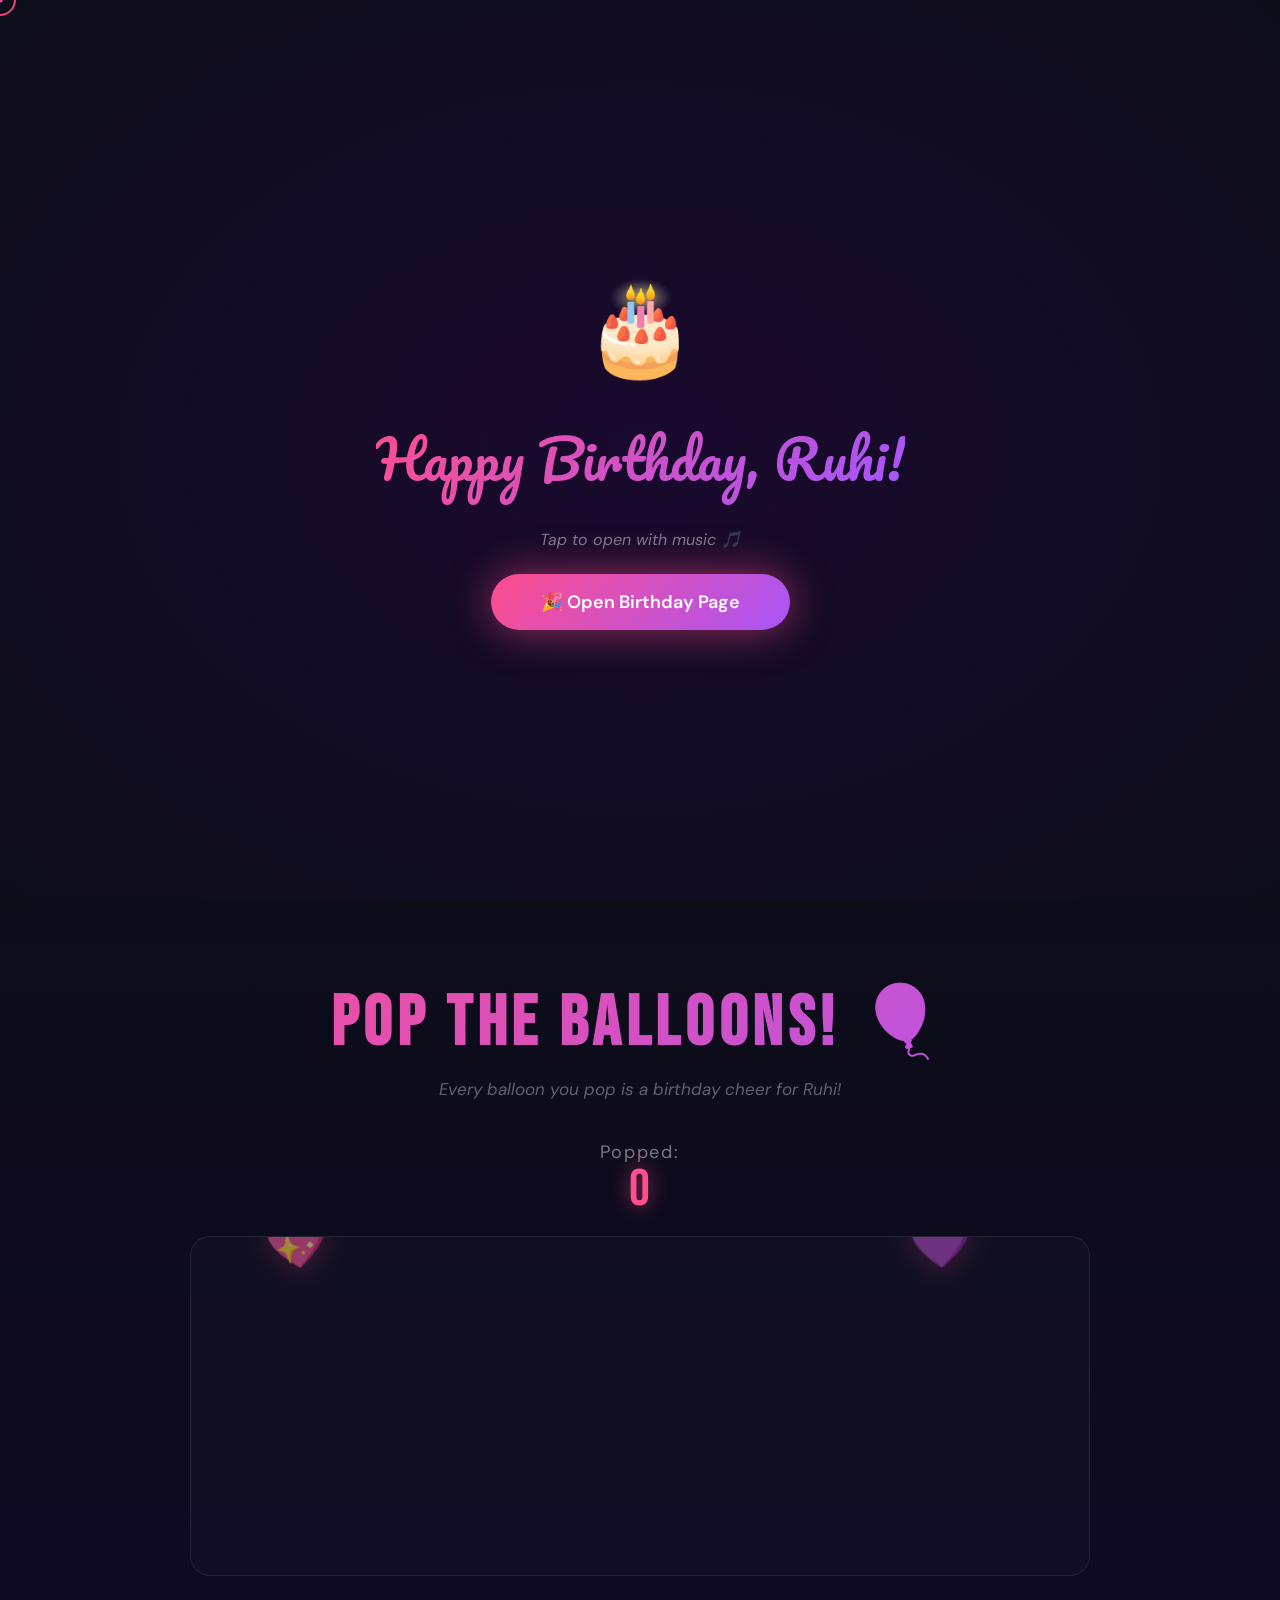
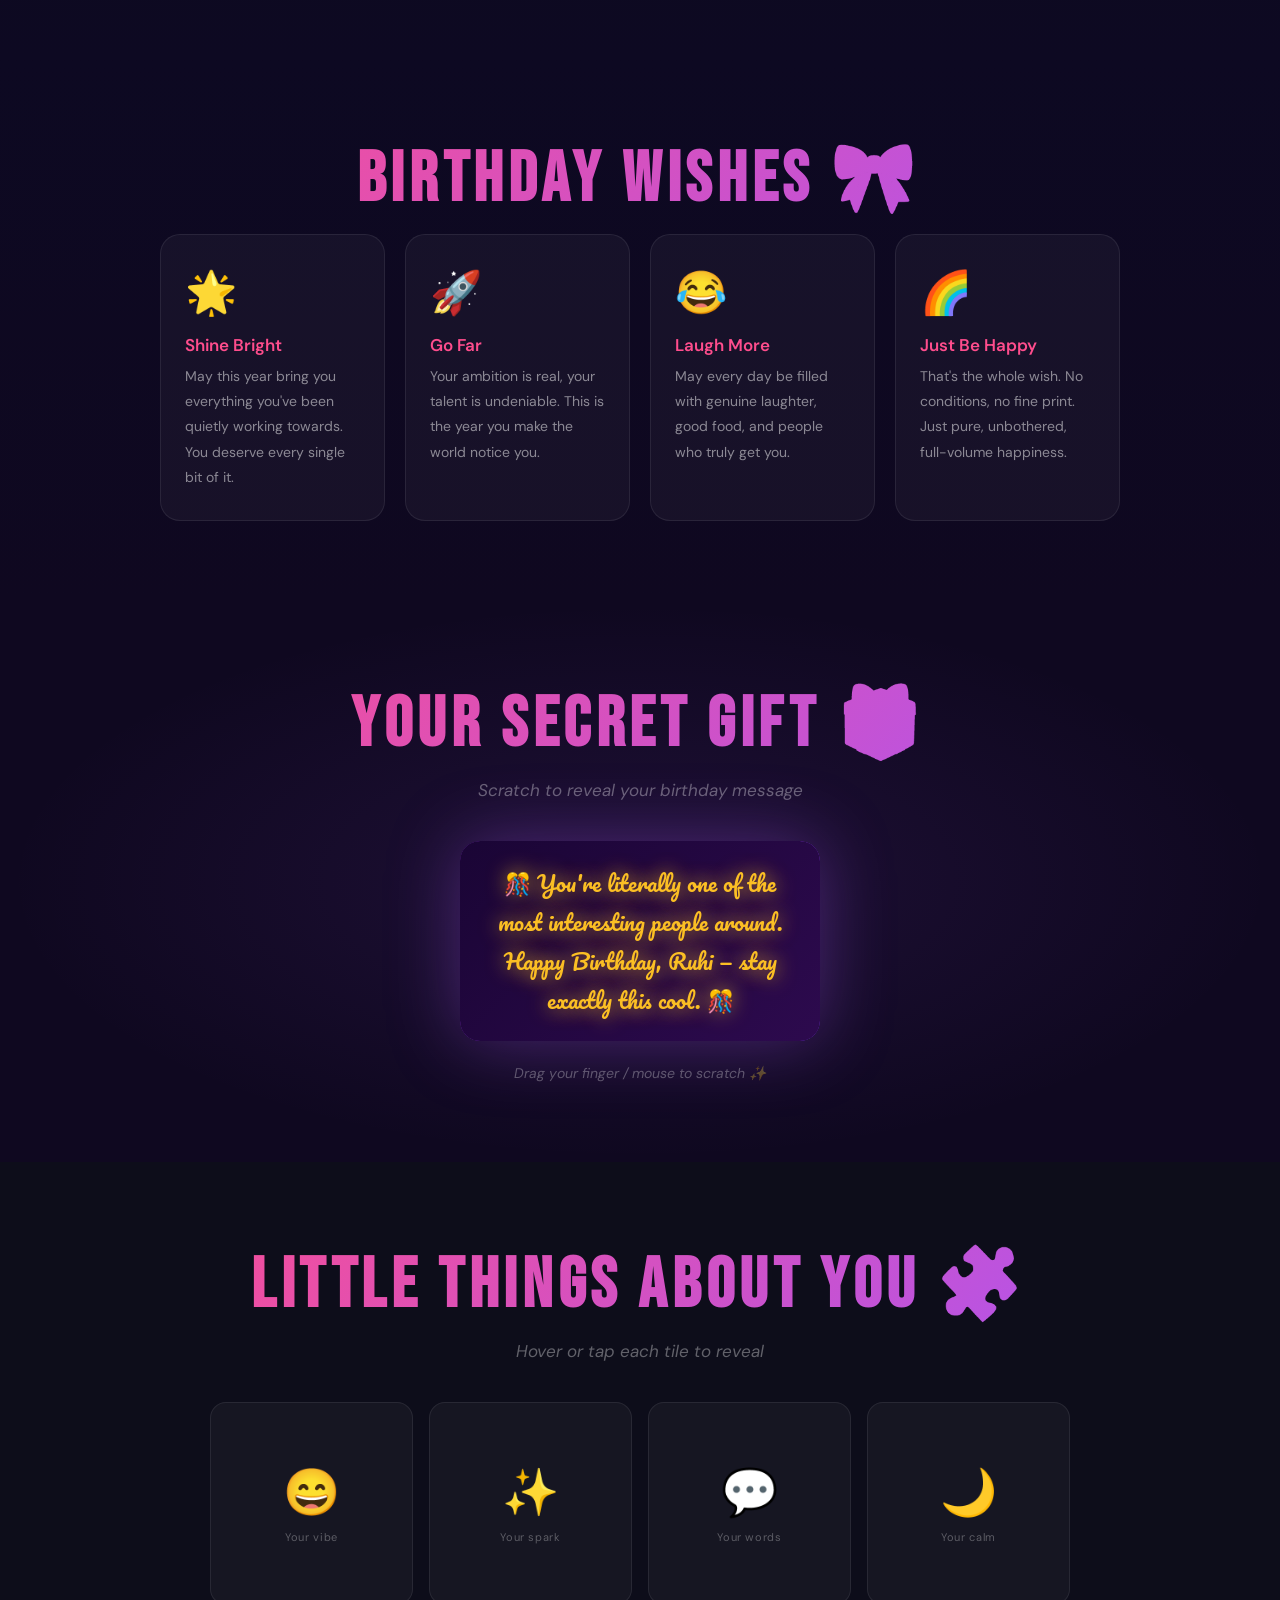
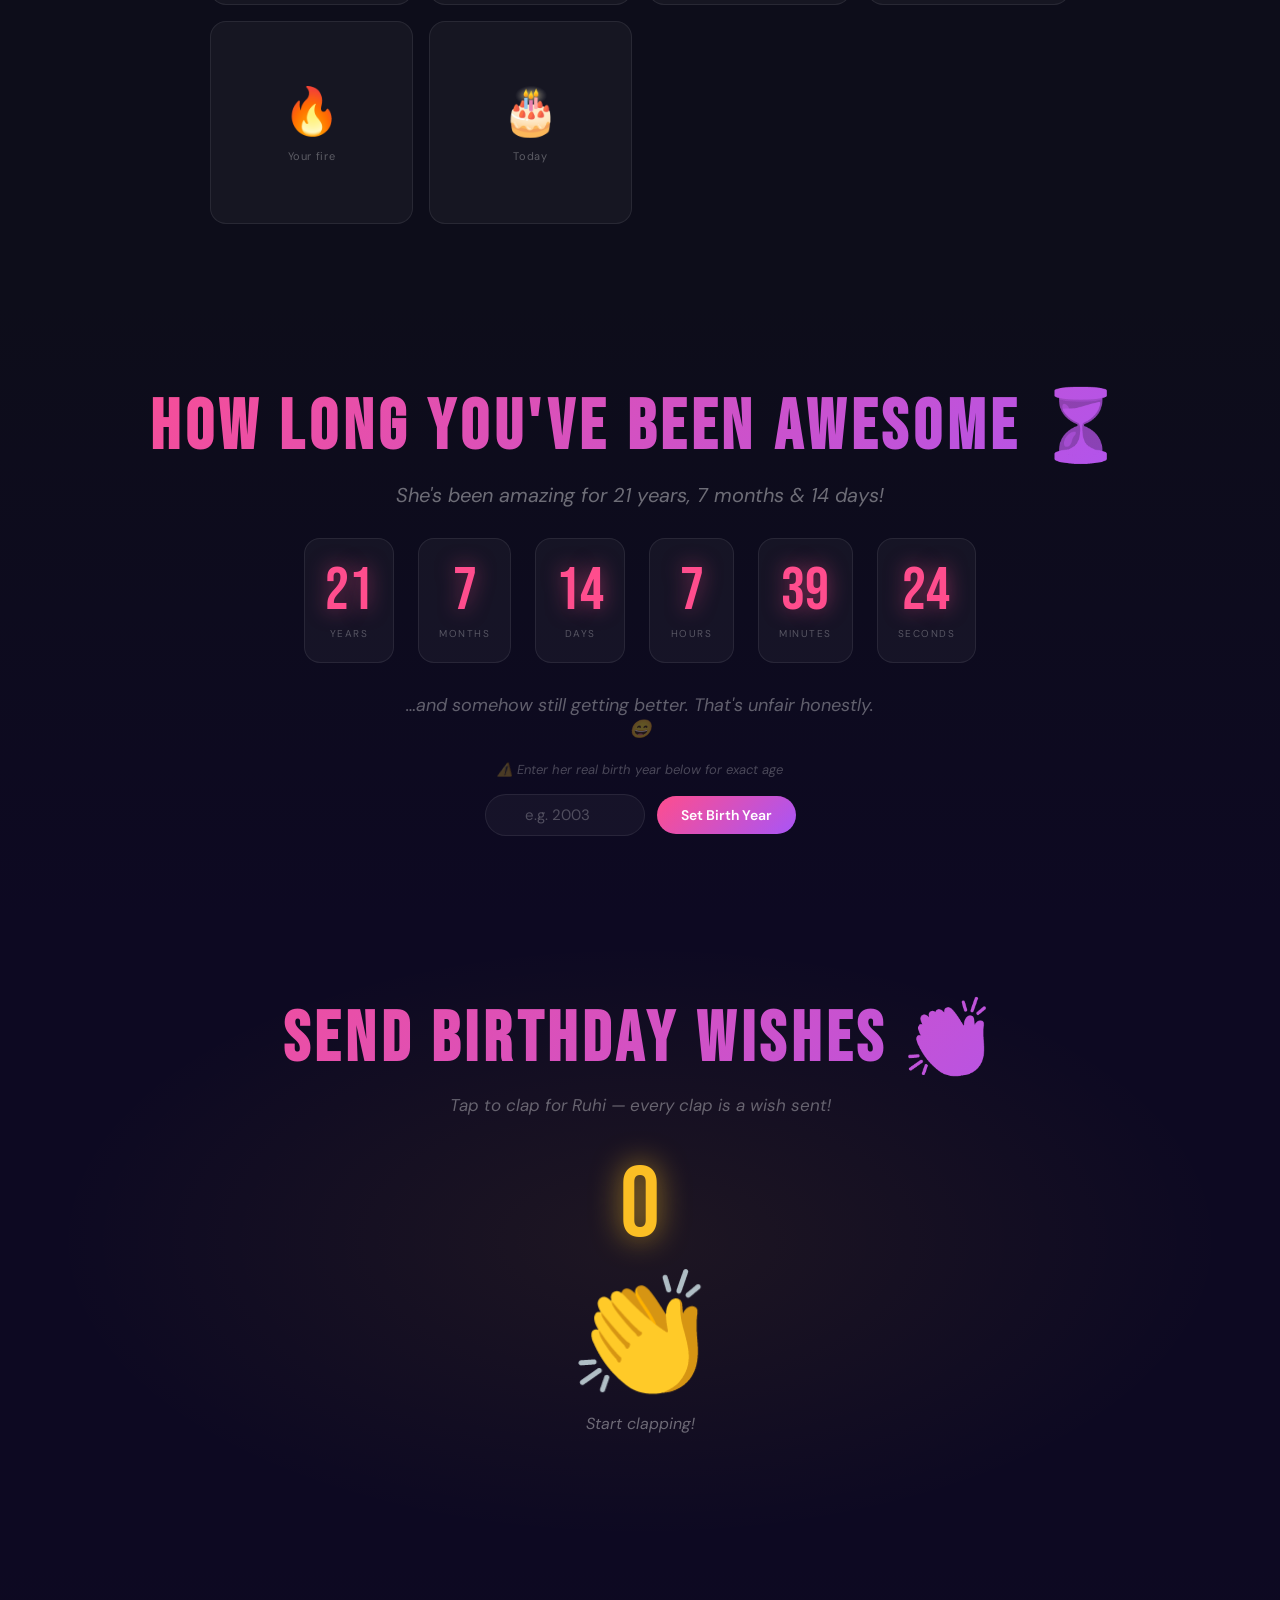
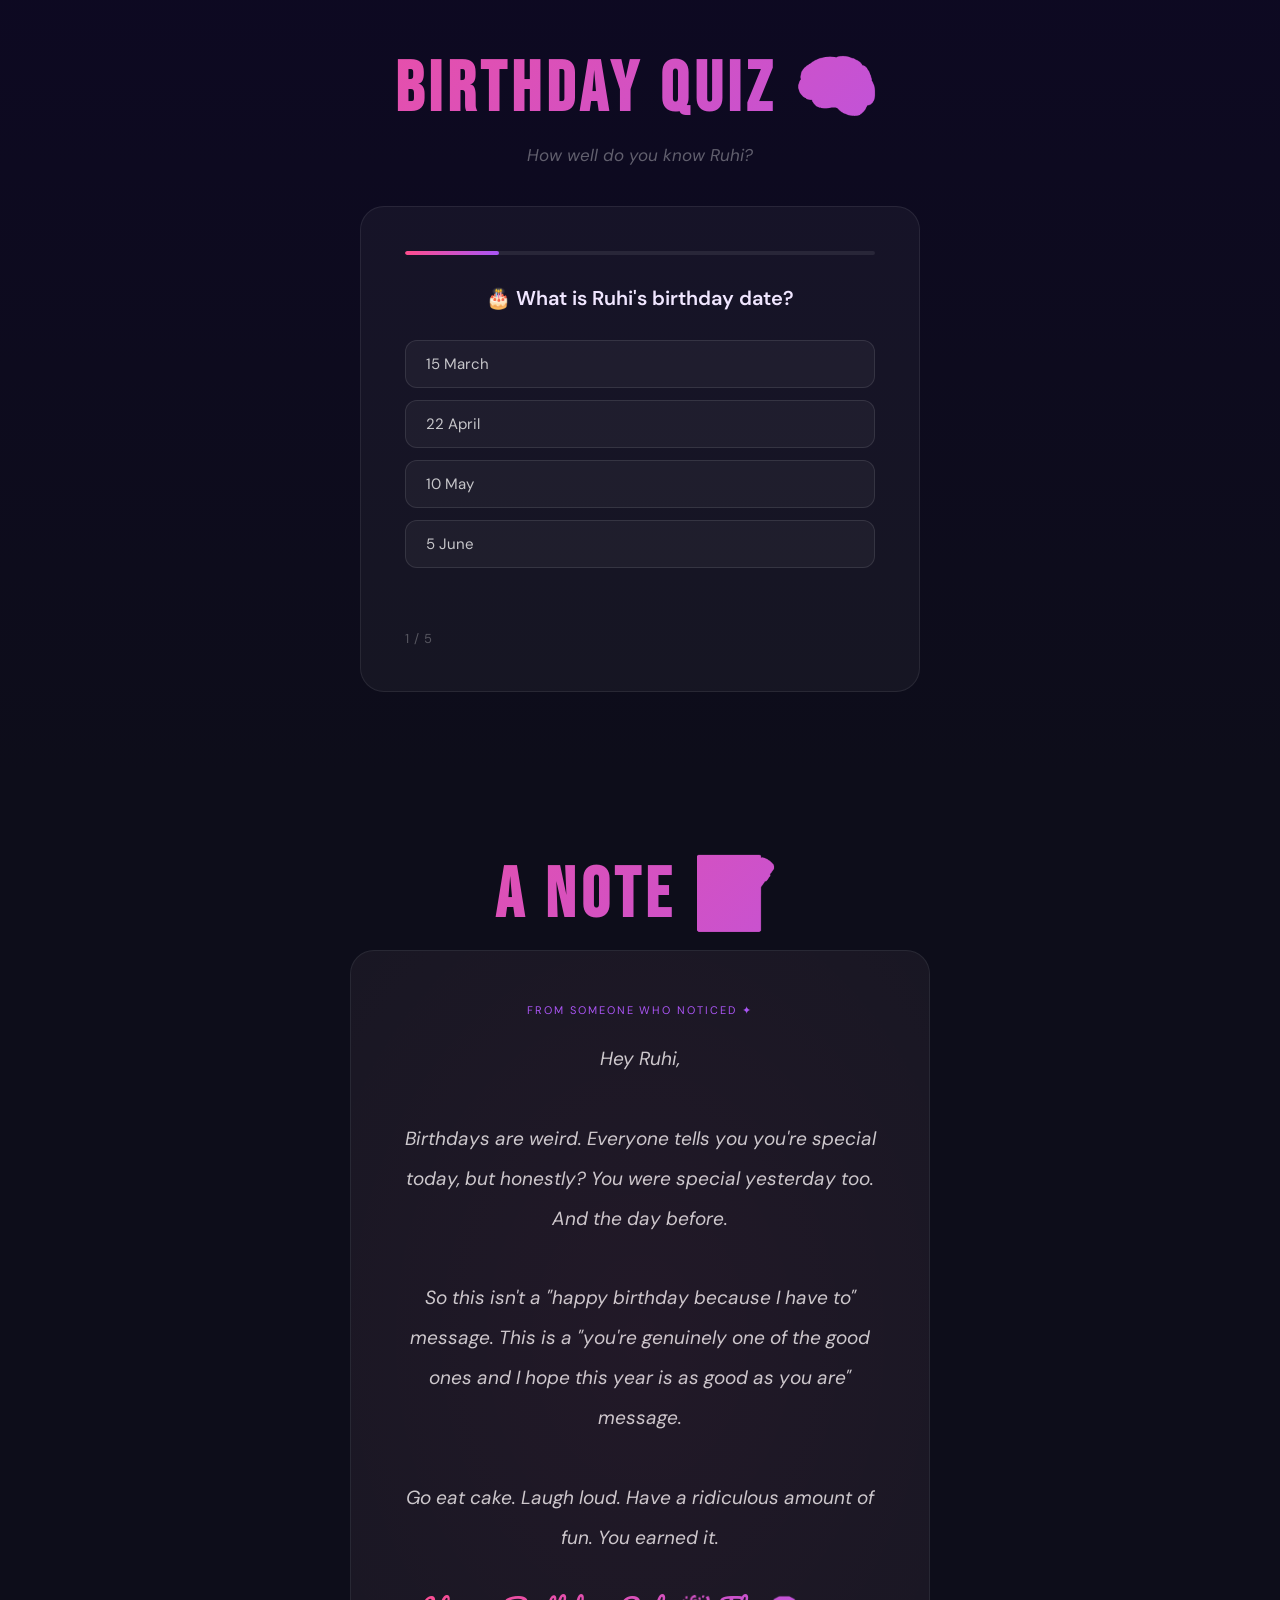
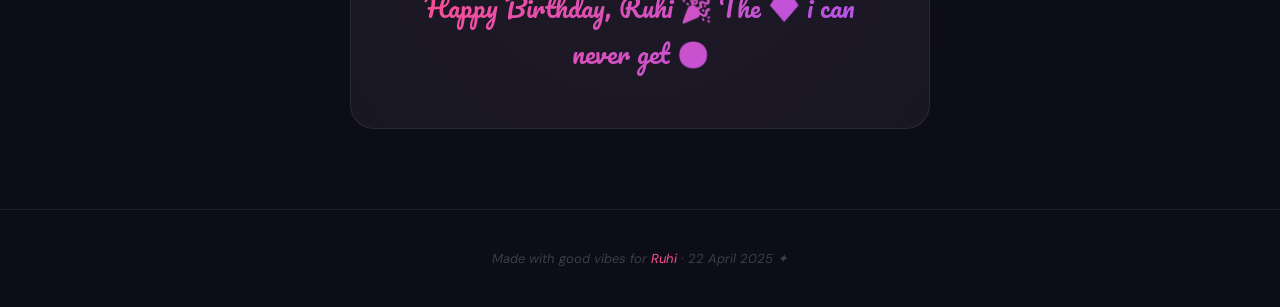
==== commit d22f3fa1: "Update index.html" ====
--- a/index.html
+++ b/index.html
@@ -212,7 +212,7 @@
         Go eat cake. Laugh loud. Have a ridiculous amount of fun.
         You earned it.
       </p>
-      <div class="msg-sig">Happy Birthday, Ruhi 🎉</div>
+      <div class="msg-sig">Happy Birthday, Ruhi 🎉 The 💎 i can never get 🥲</div>
     </div>
   </section>
 
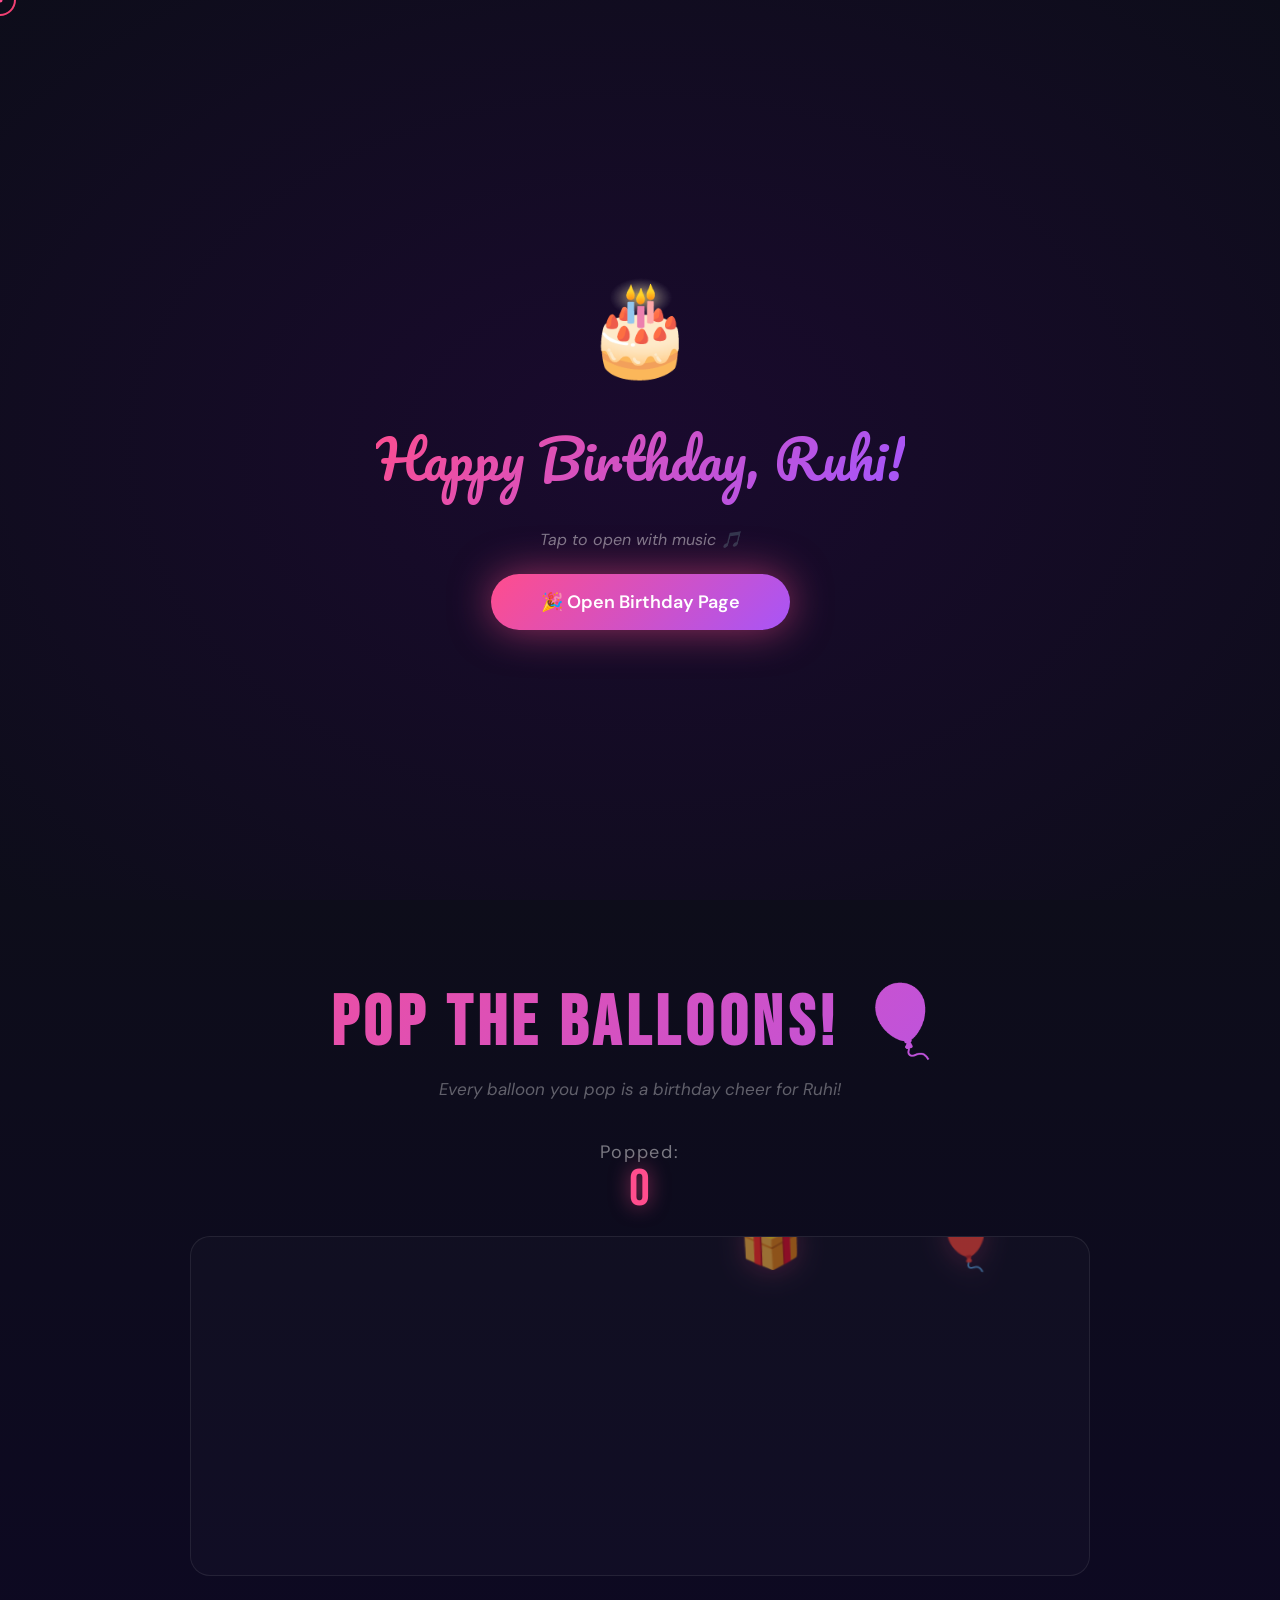
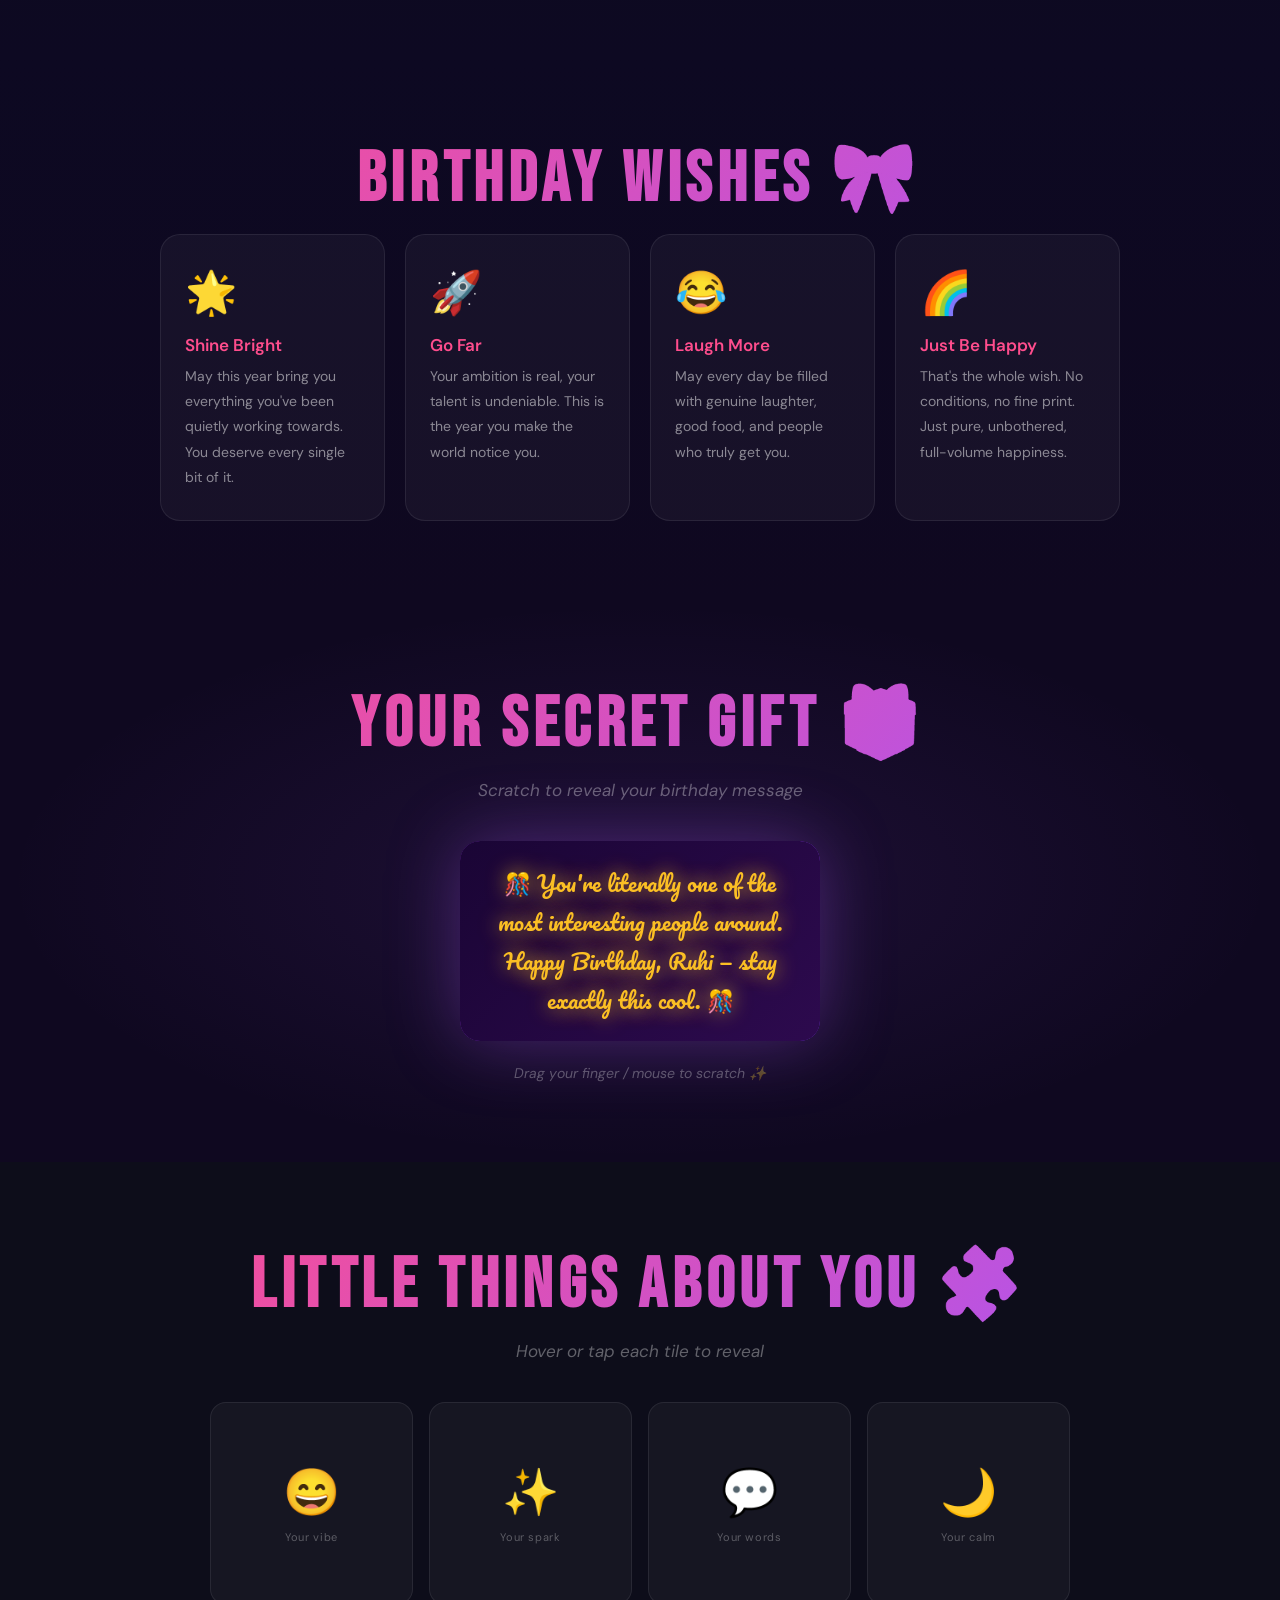
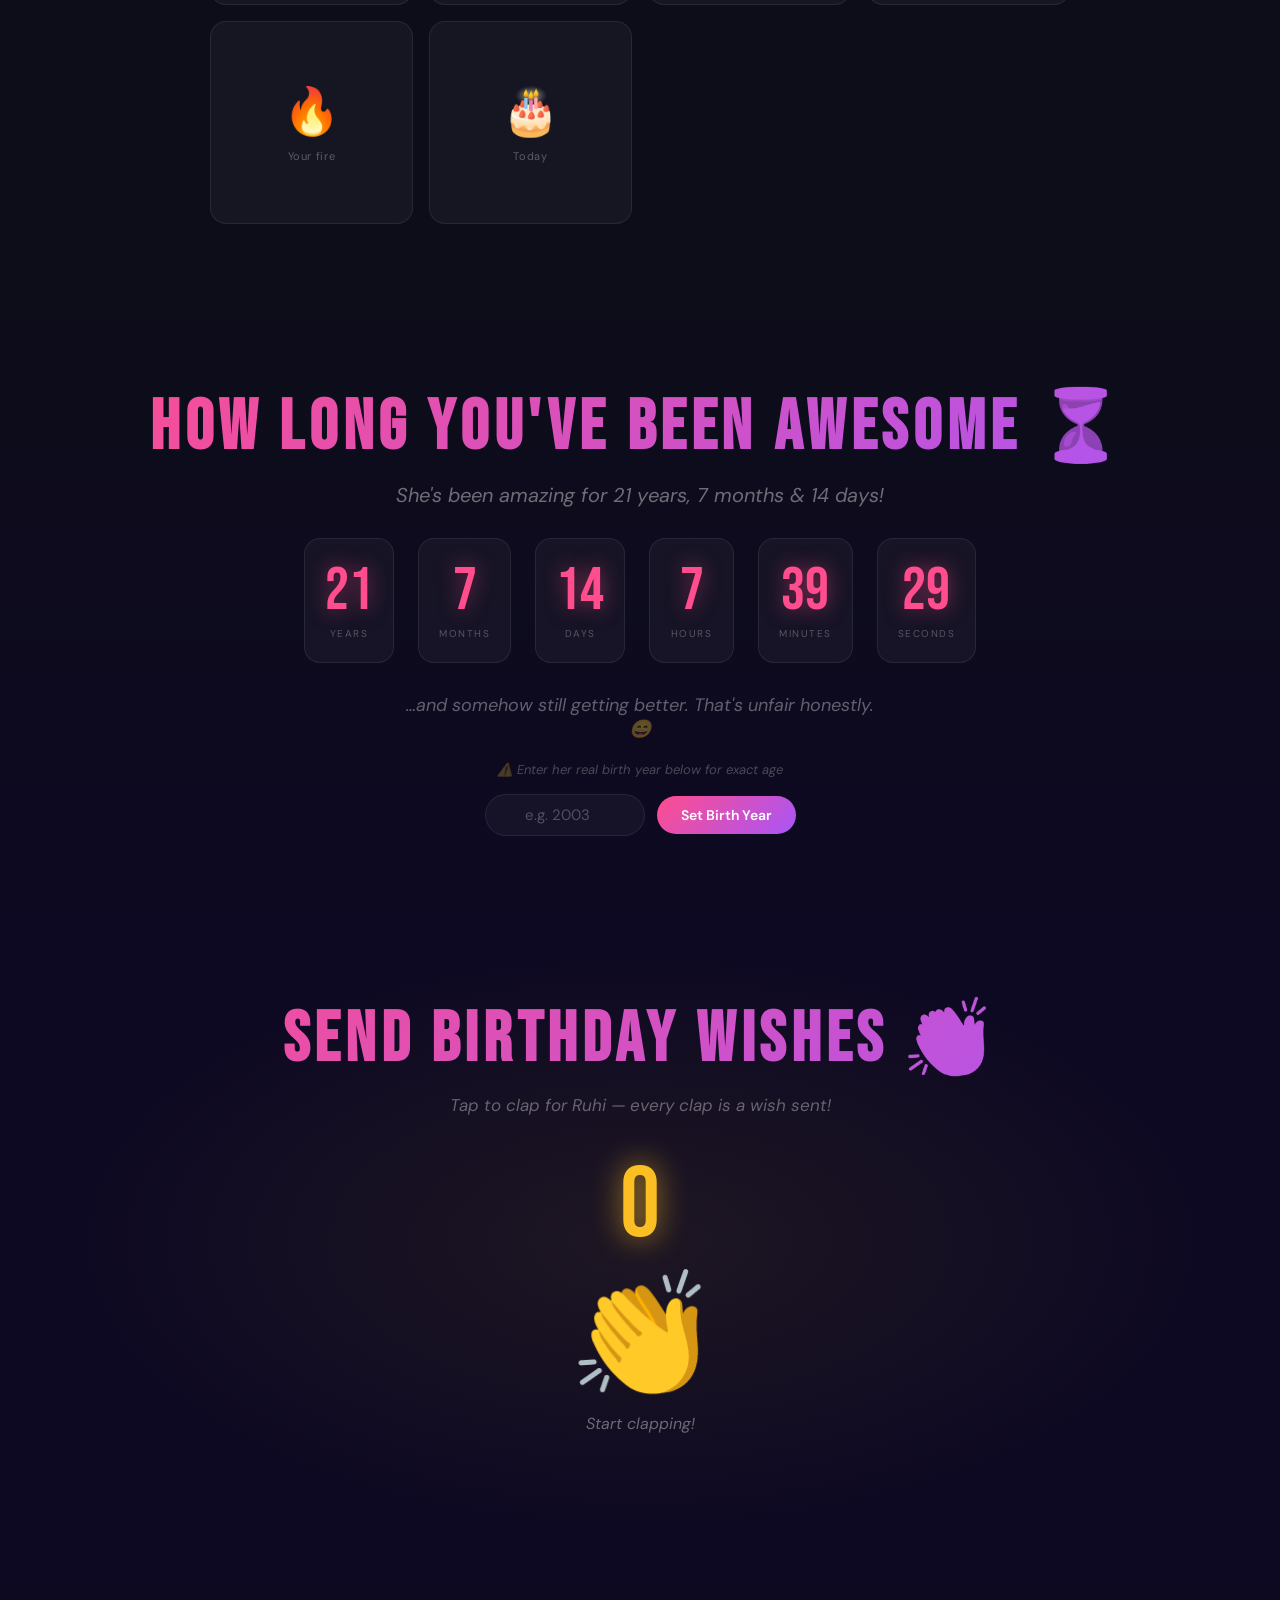
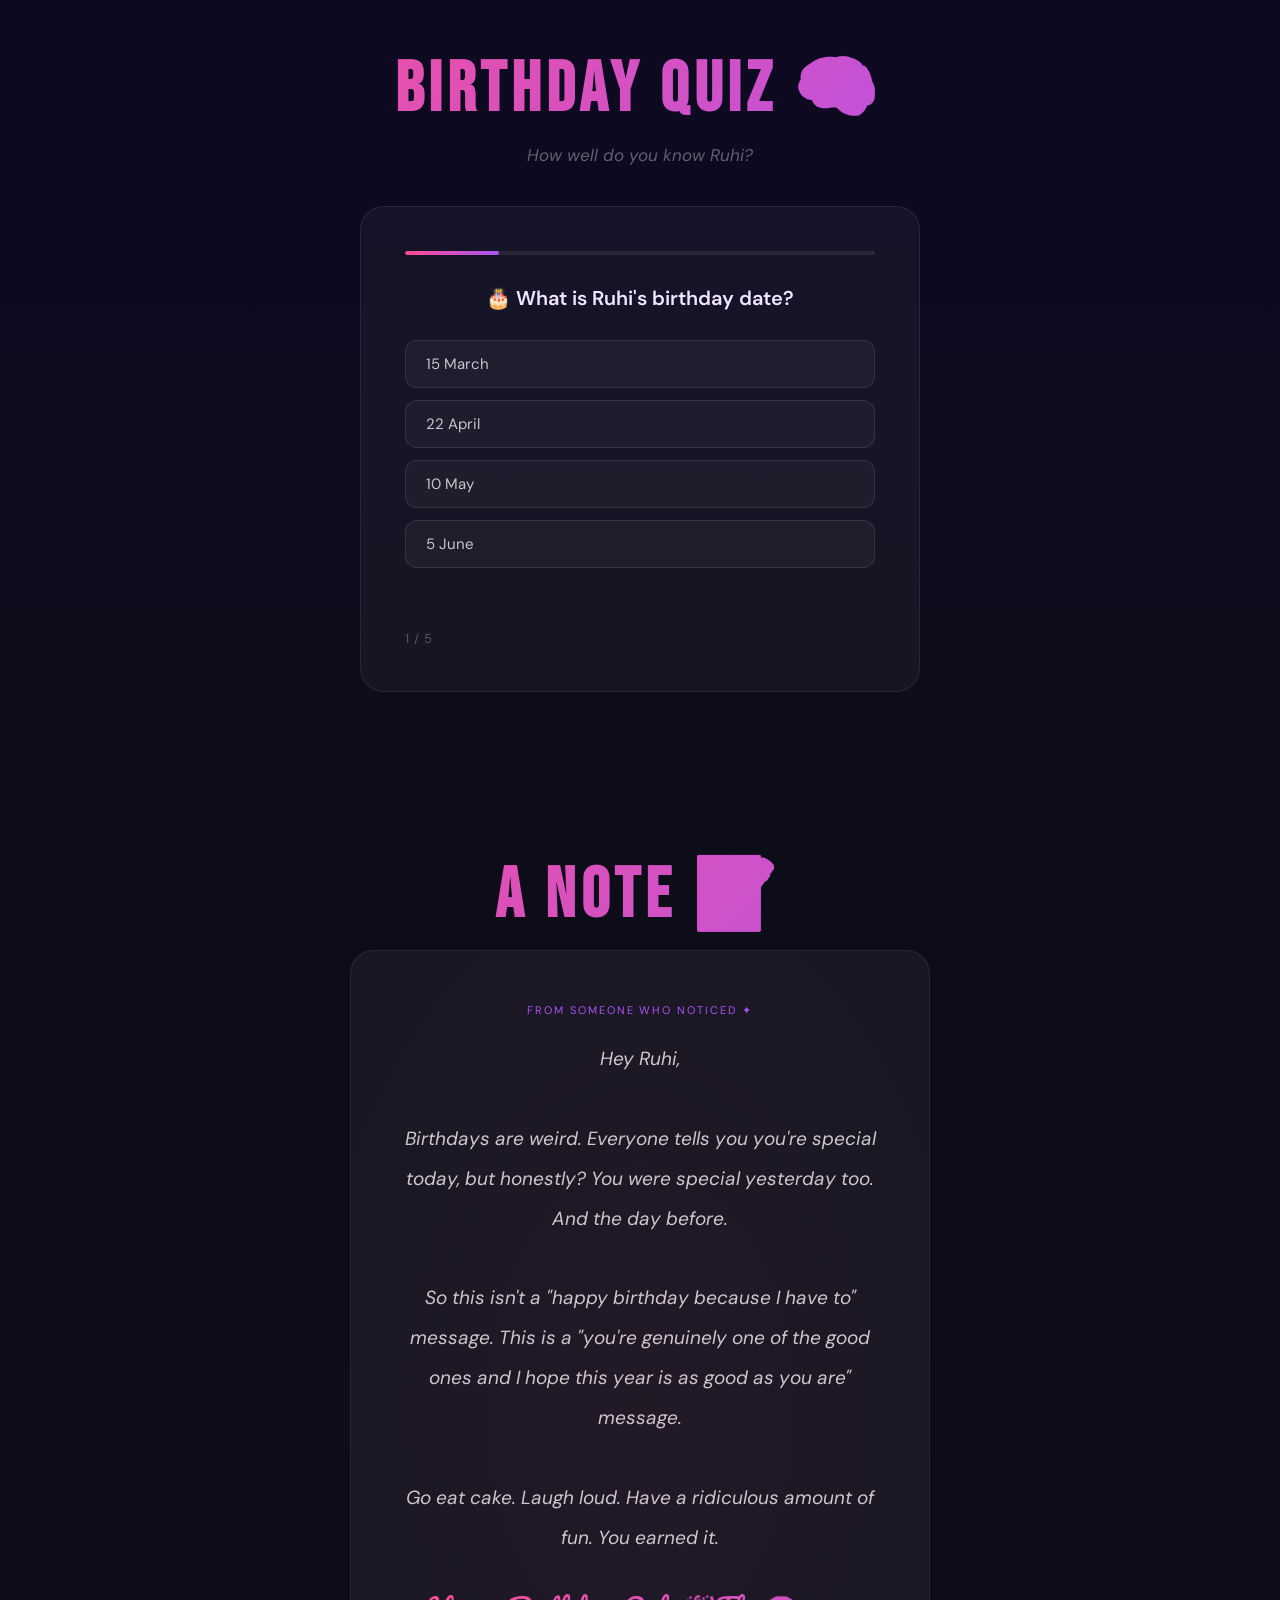
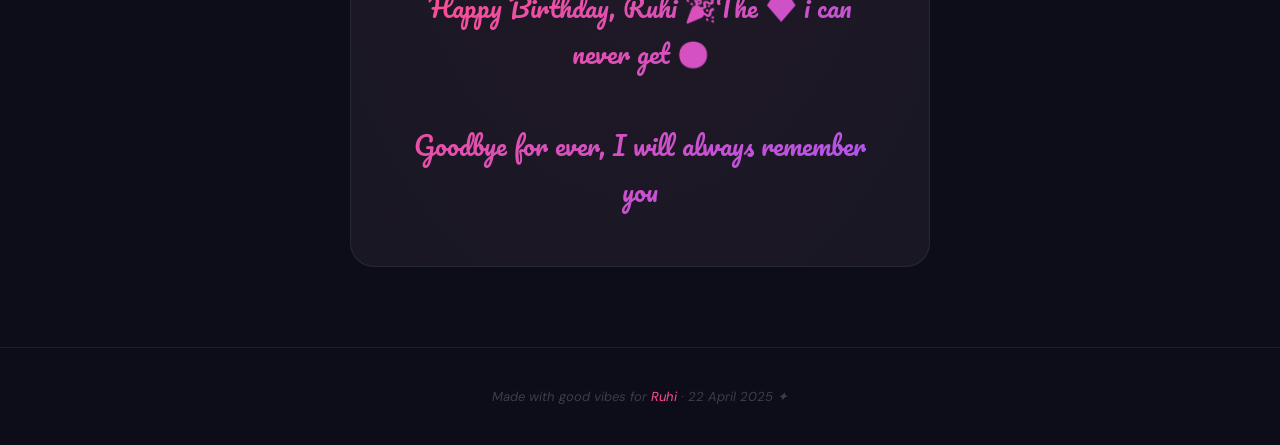
==== commit 26b4c5f2: "Revise birthday message for Ruhi Updated birthday message to include farewell sentiment." ====
--- a/index.html
+++ b/index.html
@@ -212,7 +212,7 @@
         Go eat cake. Laugh loud. Have a ridiculous amount of fun.
         You earned it.
       </p>
-      <div class="msg-sig">Happy Birthday, Ruhi 🎉 The 💎 i can never get 🥲</div>
+      <div class="msg-sig">Happy Birthday, Ruhi 🎉<span class="footer-pink">The 💎 i can never get 🥲 <br><br>Goodbye for ever, I will always remember you </span> </div>
     </div>
   </section>
 
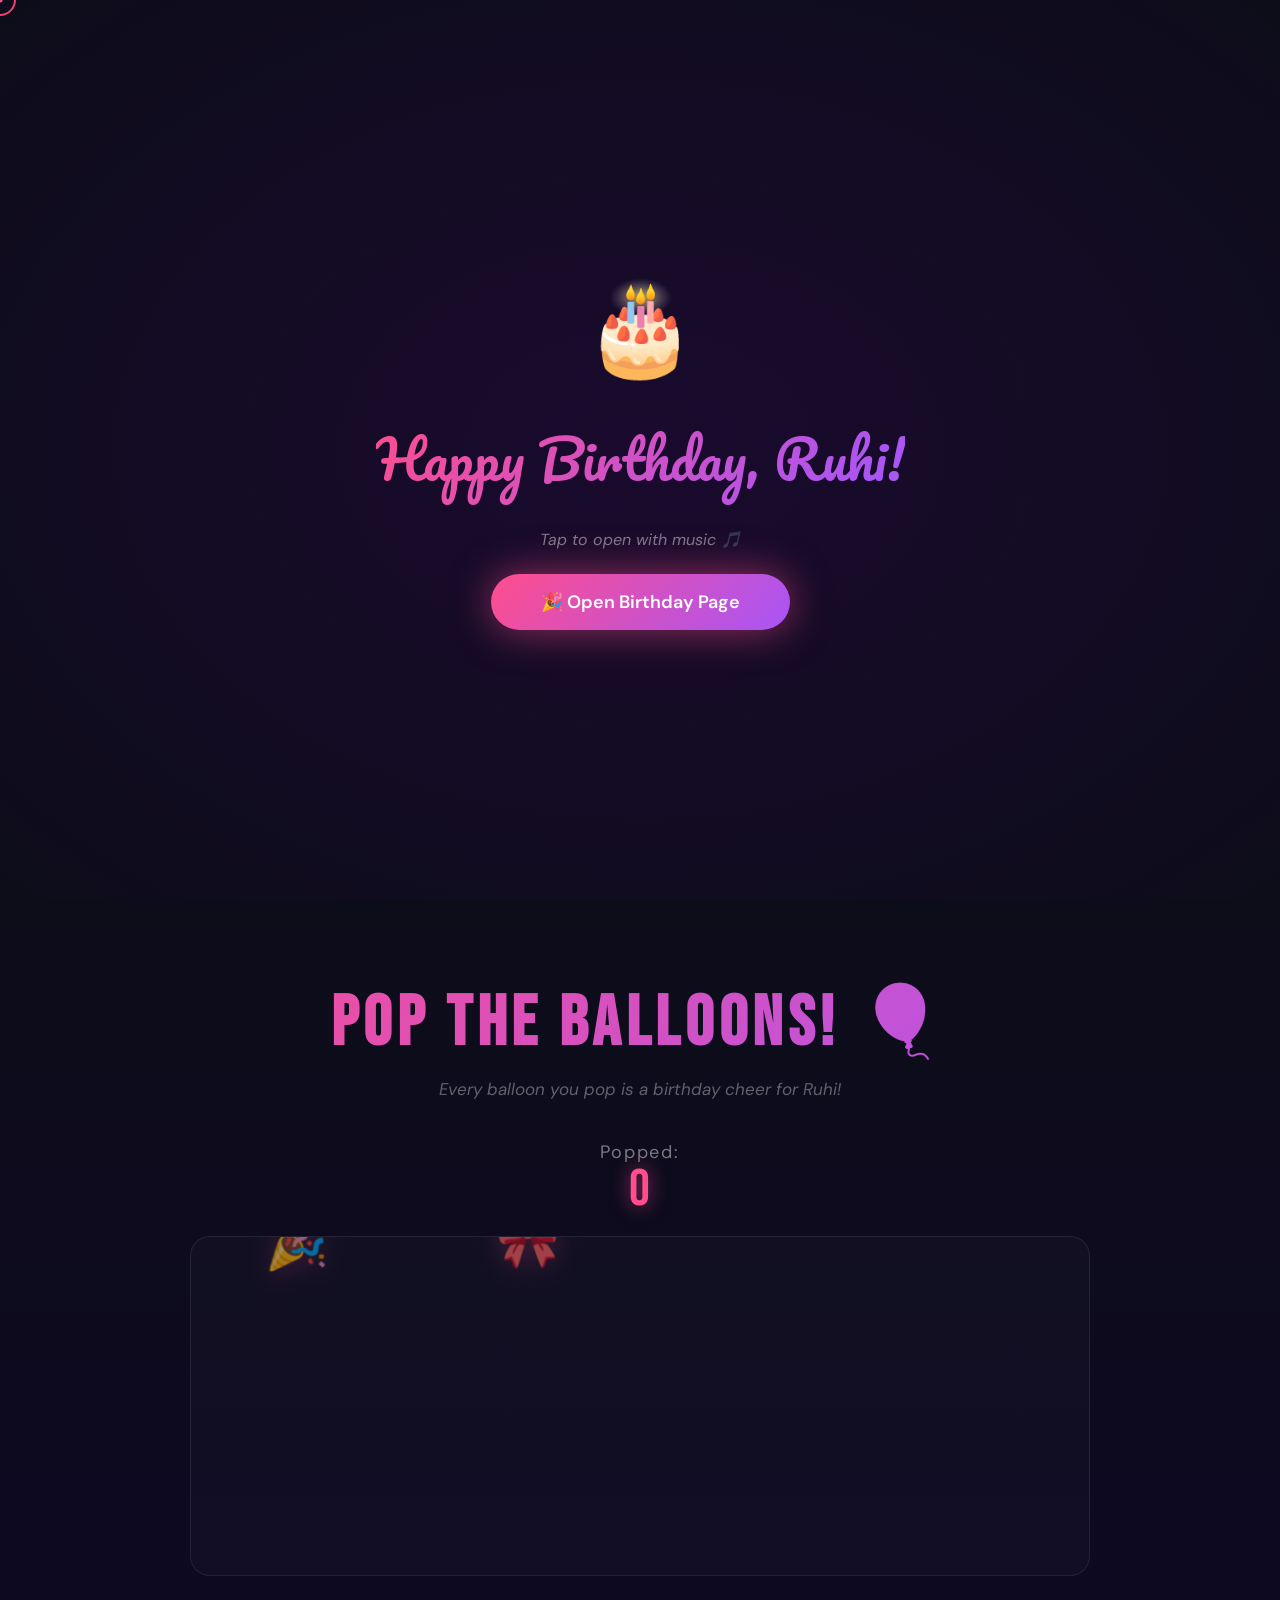
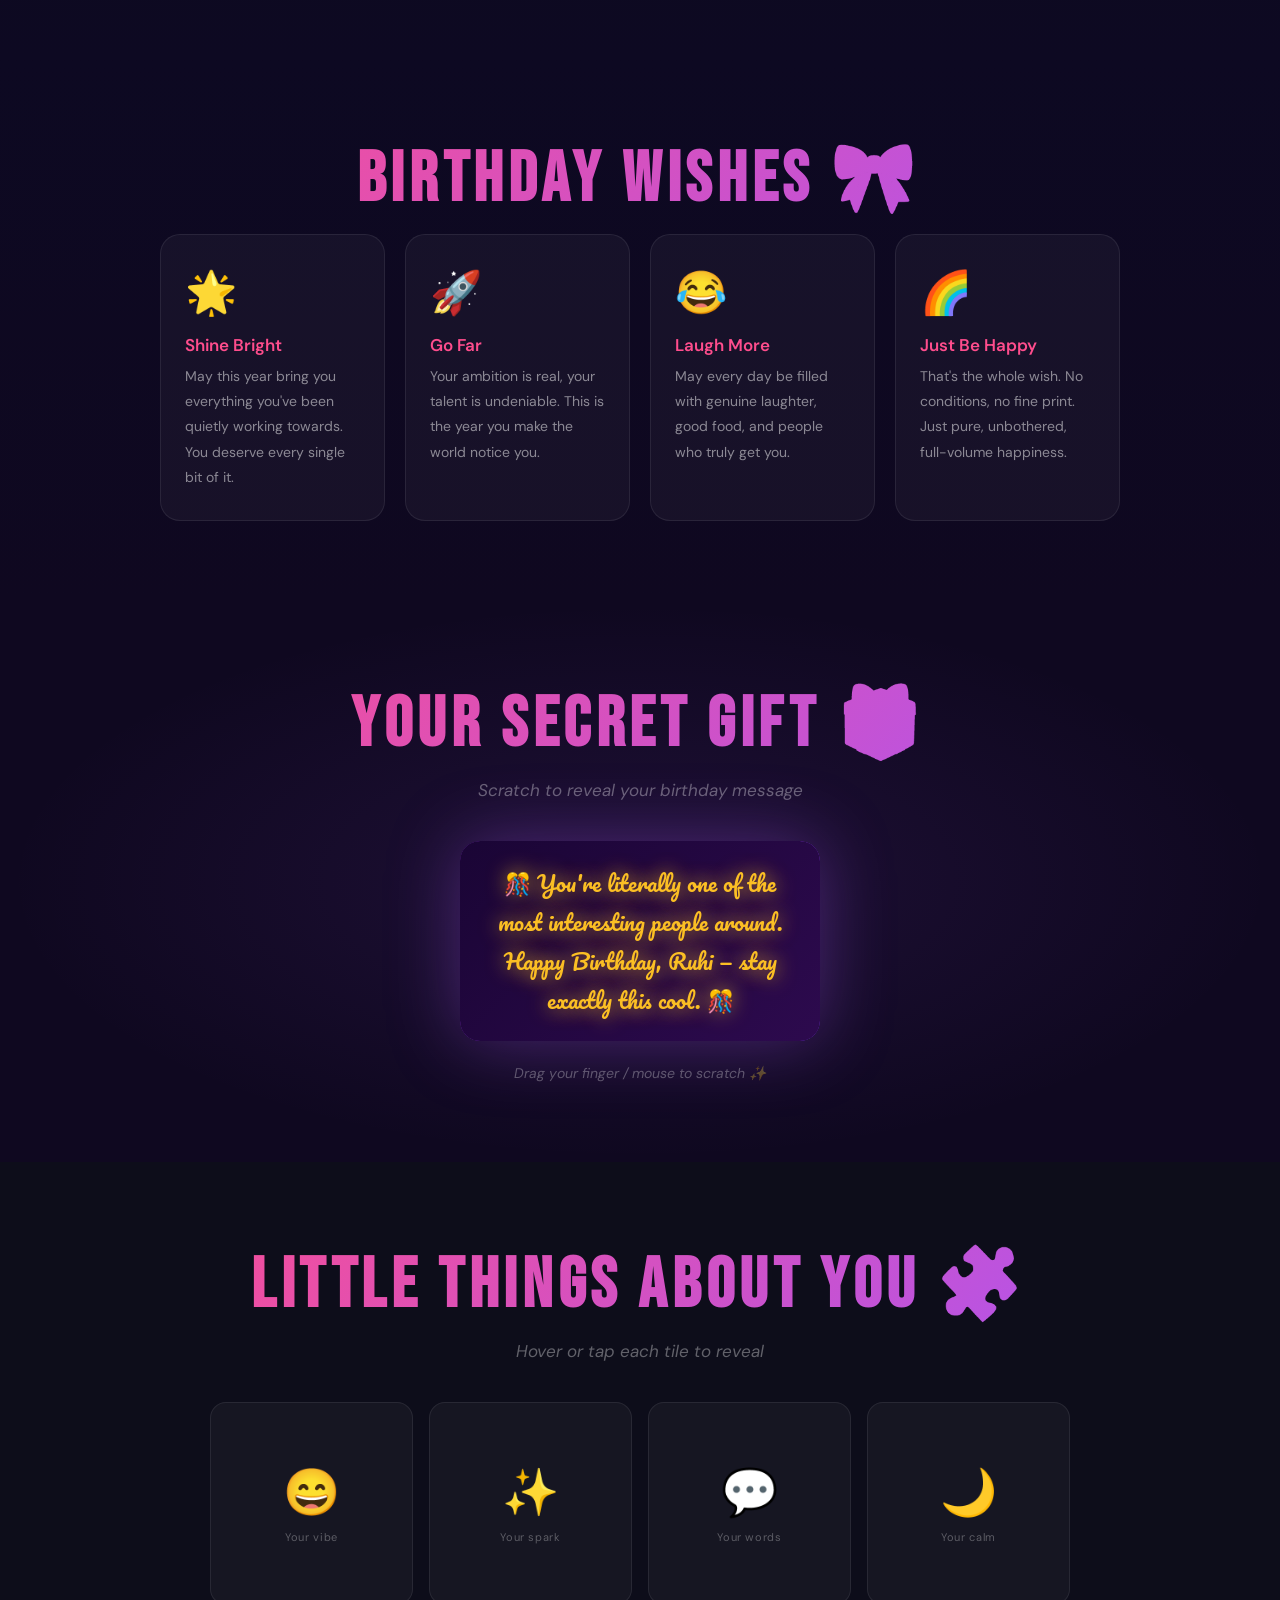
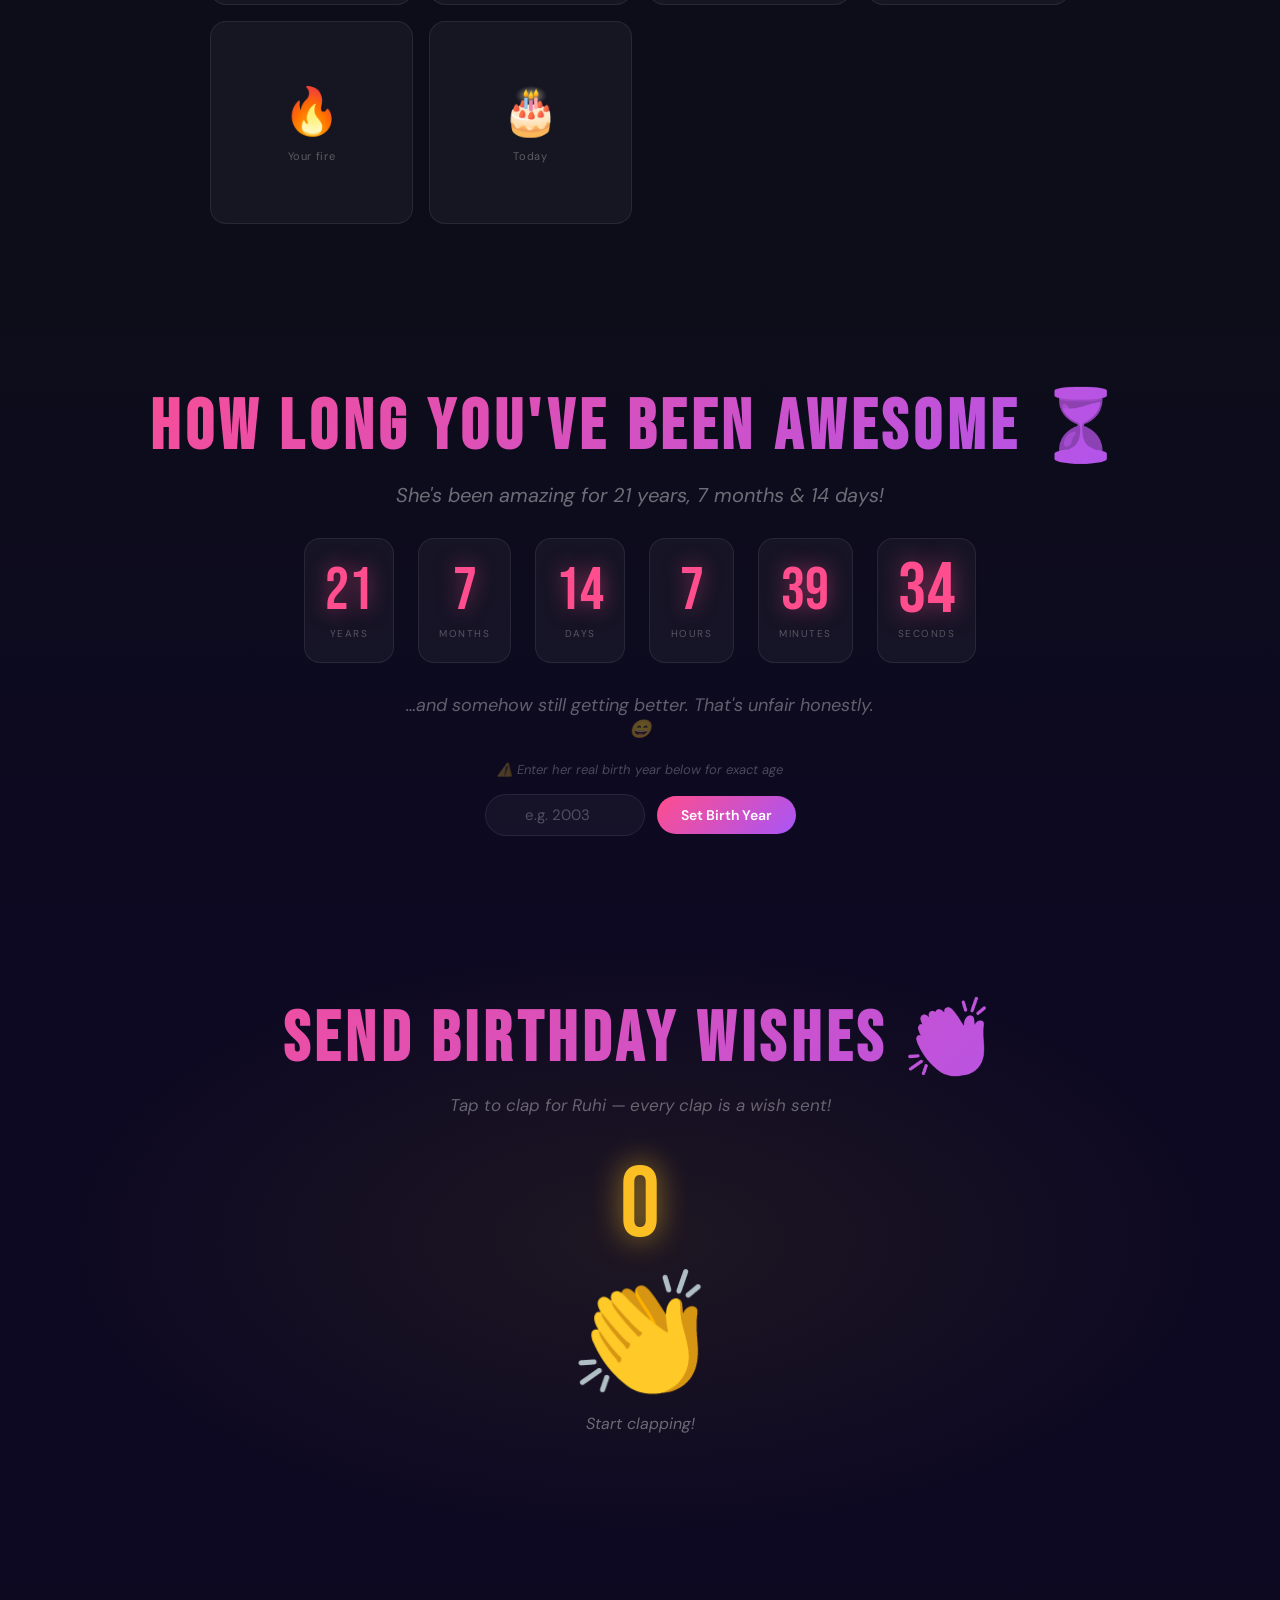
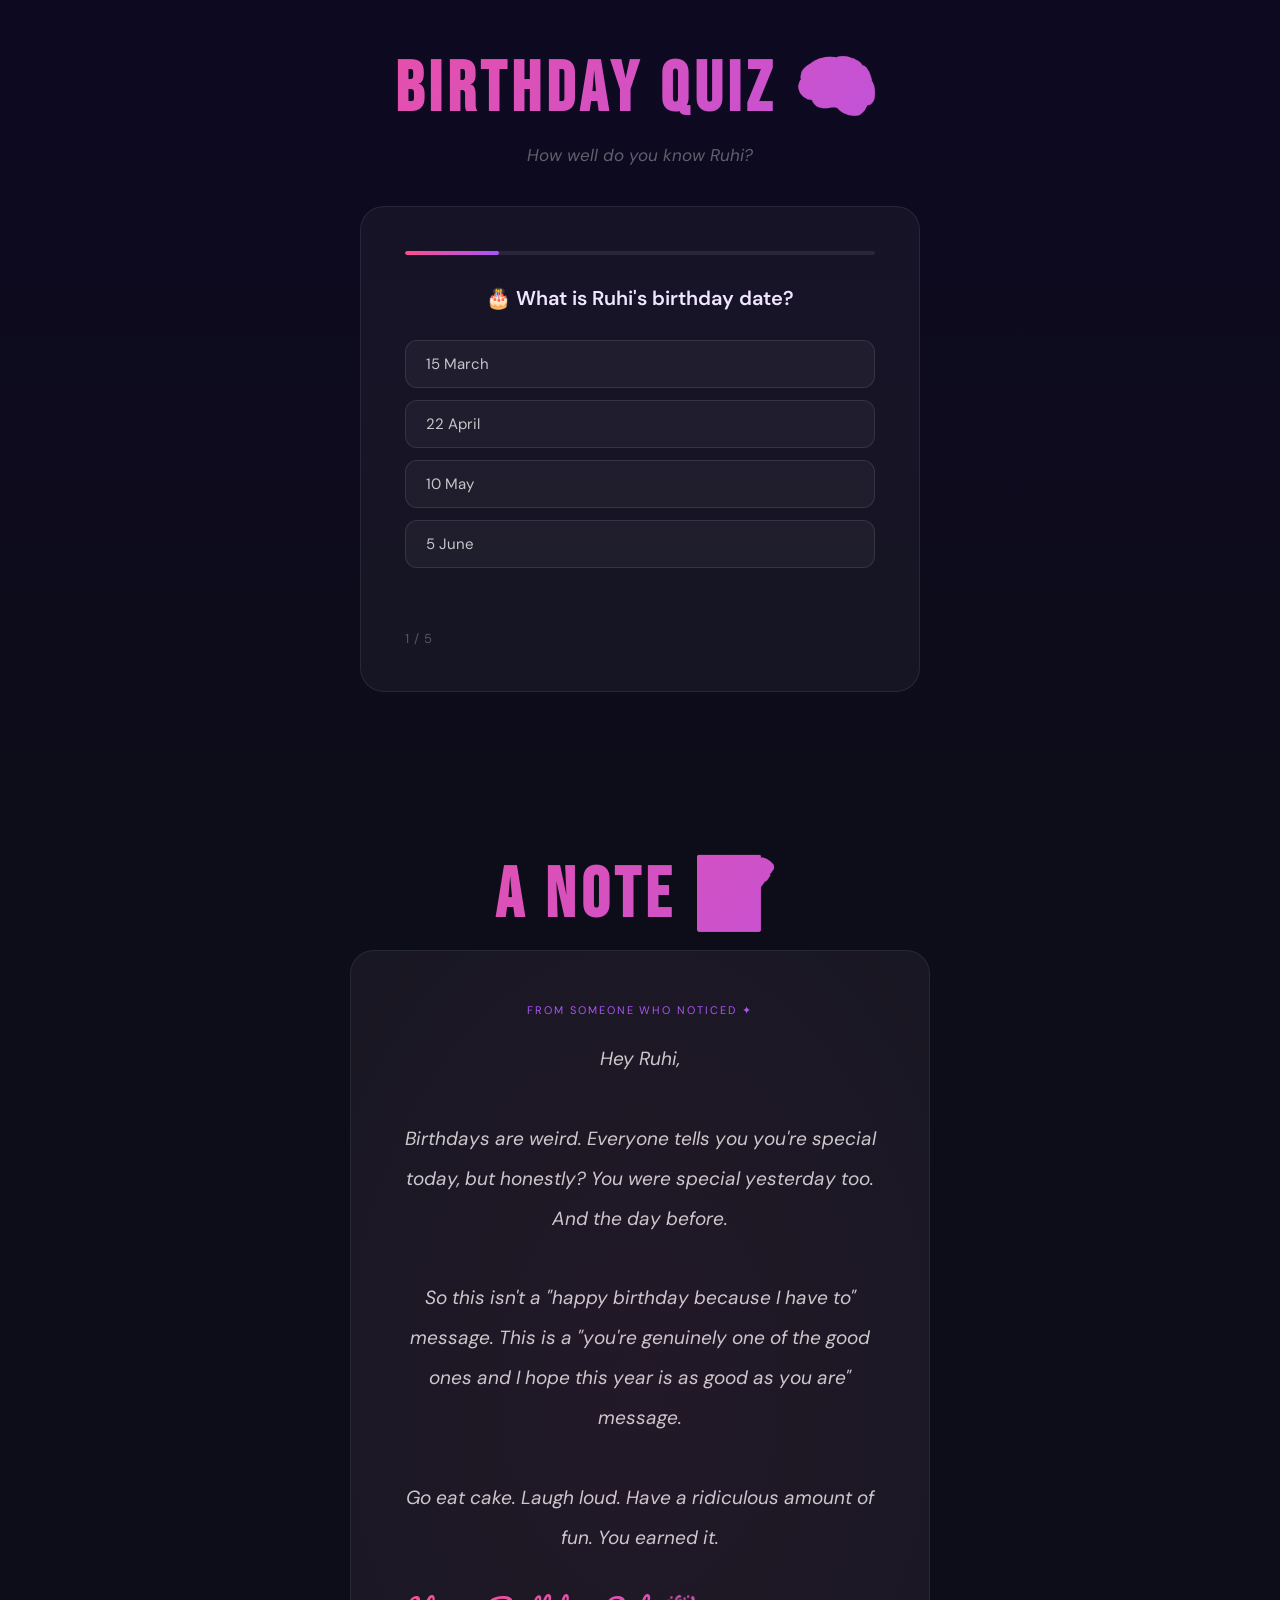
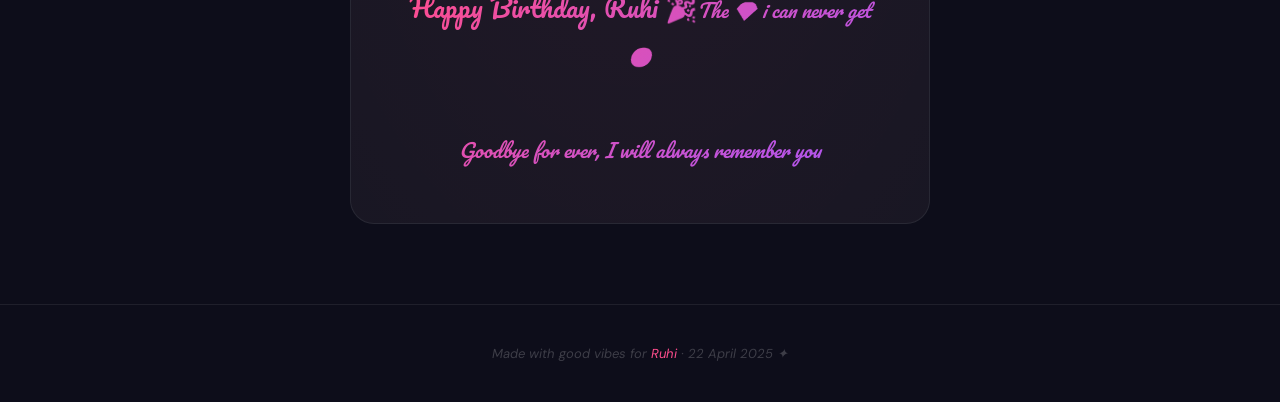
==== commit 6ca45e19: "Update class name in birthday message section" ====
--- a/index.html
+++ b/index.html
@@ -212,7 +212,7 @@
         Go eat cake. Laugh loud. Have a ridiculous amount of fun.
         You earned it.
       </p>
-      <div class="msg-sig">Happy Birthday, Ruhi 🎉<span class="footer-pink">The 💎 i can never get 🥲 <br><br>Goodbye for ever, I will always remember you </span> </div>
+      <div class="msg-sig">Happy Birthday, Ruhi 🎉<span class="msg-text">The 💎 i can never get 🥲 <br><br>Goodbye for ever, I will always remember you </span> </div>
     </div>
   </section>
 
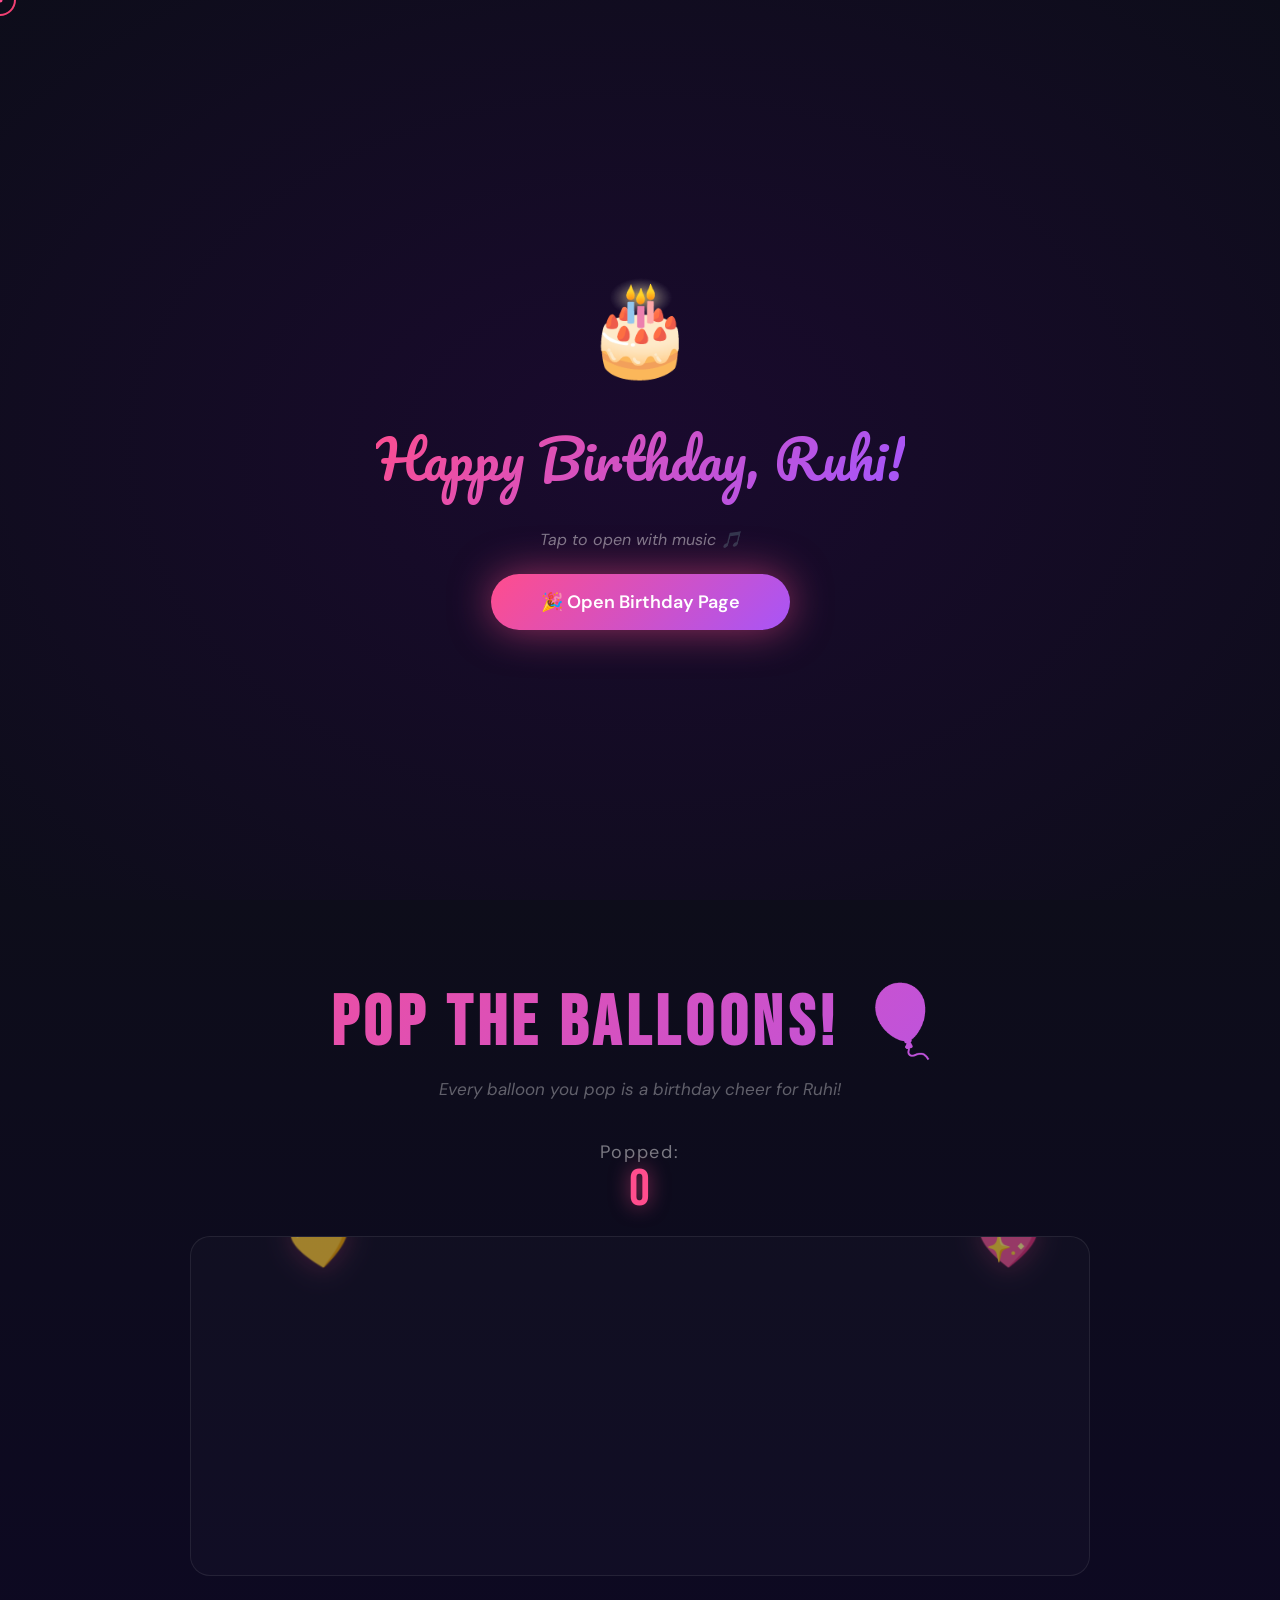
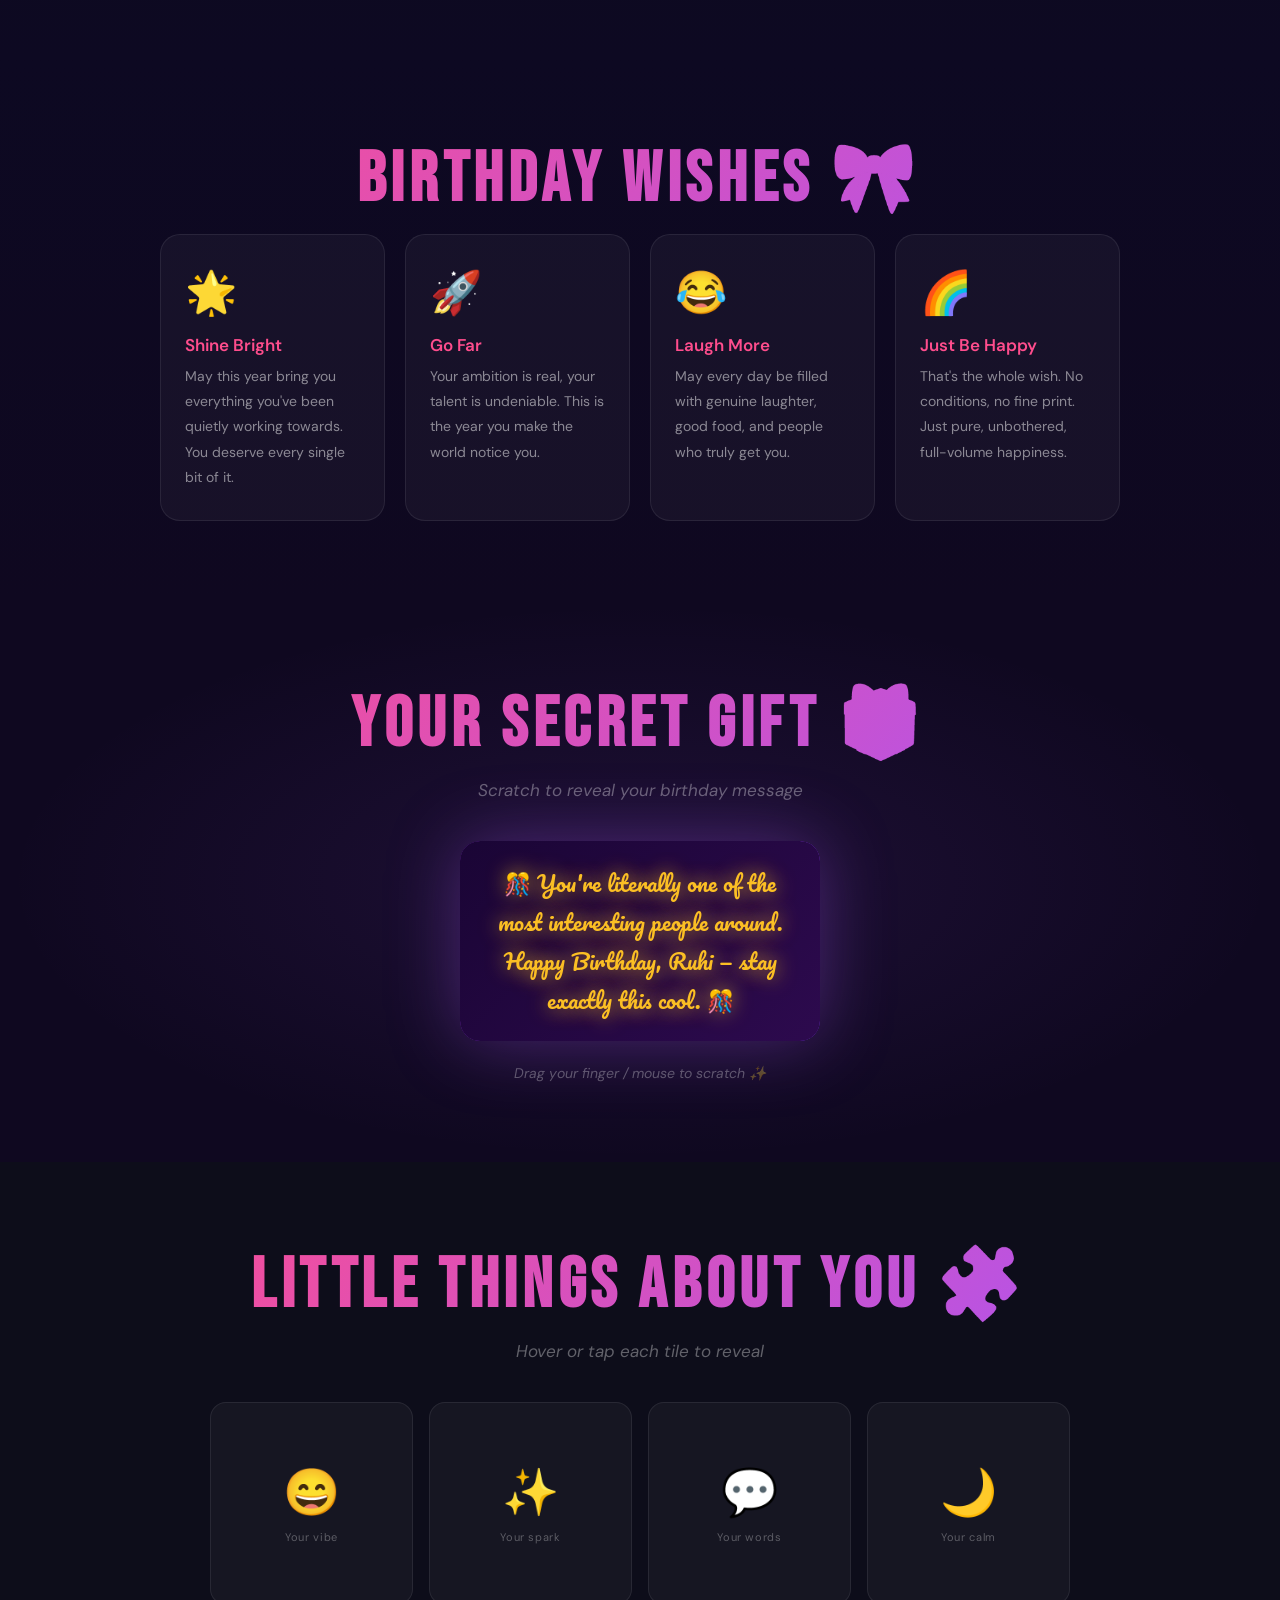
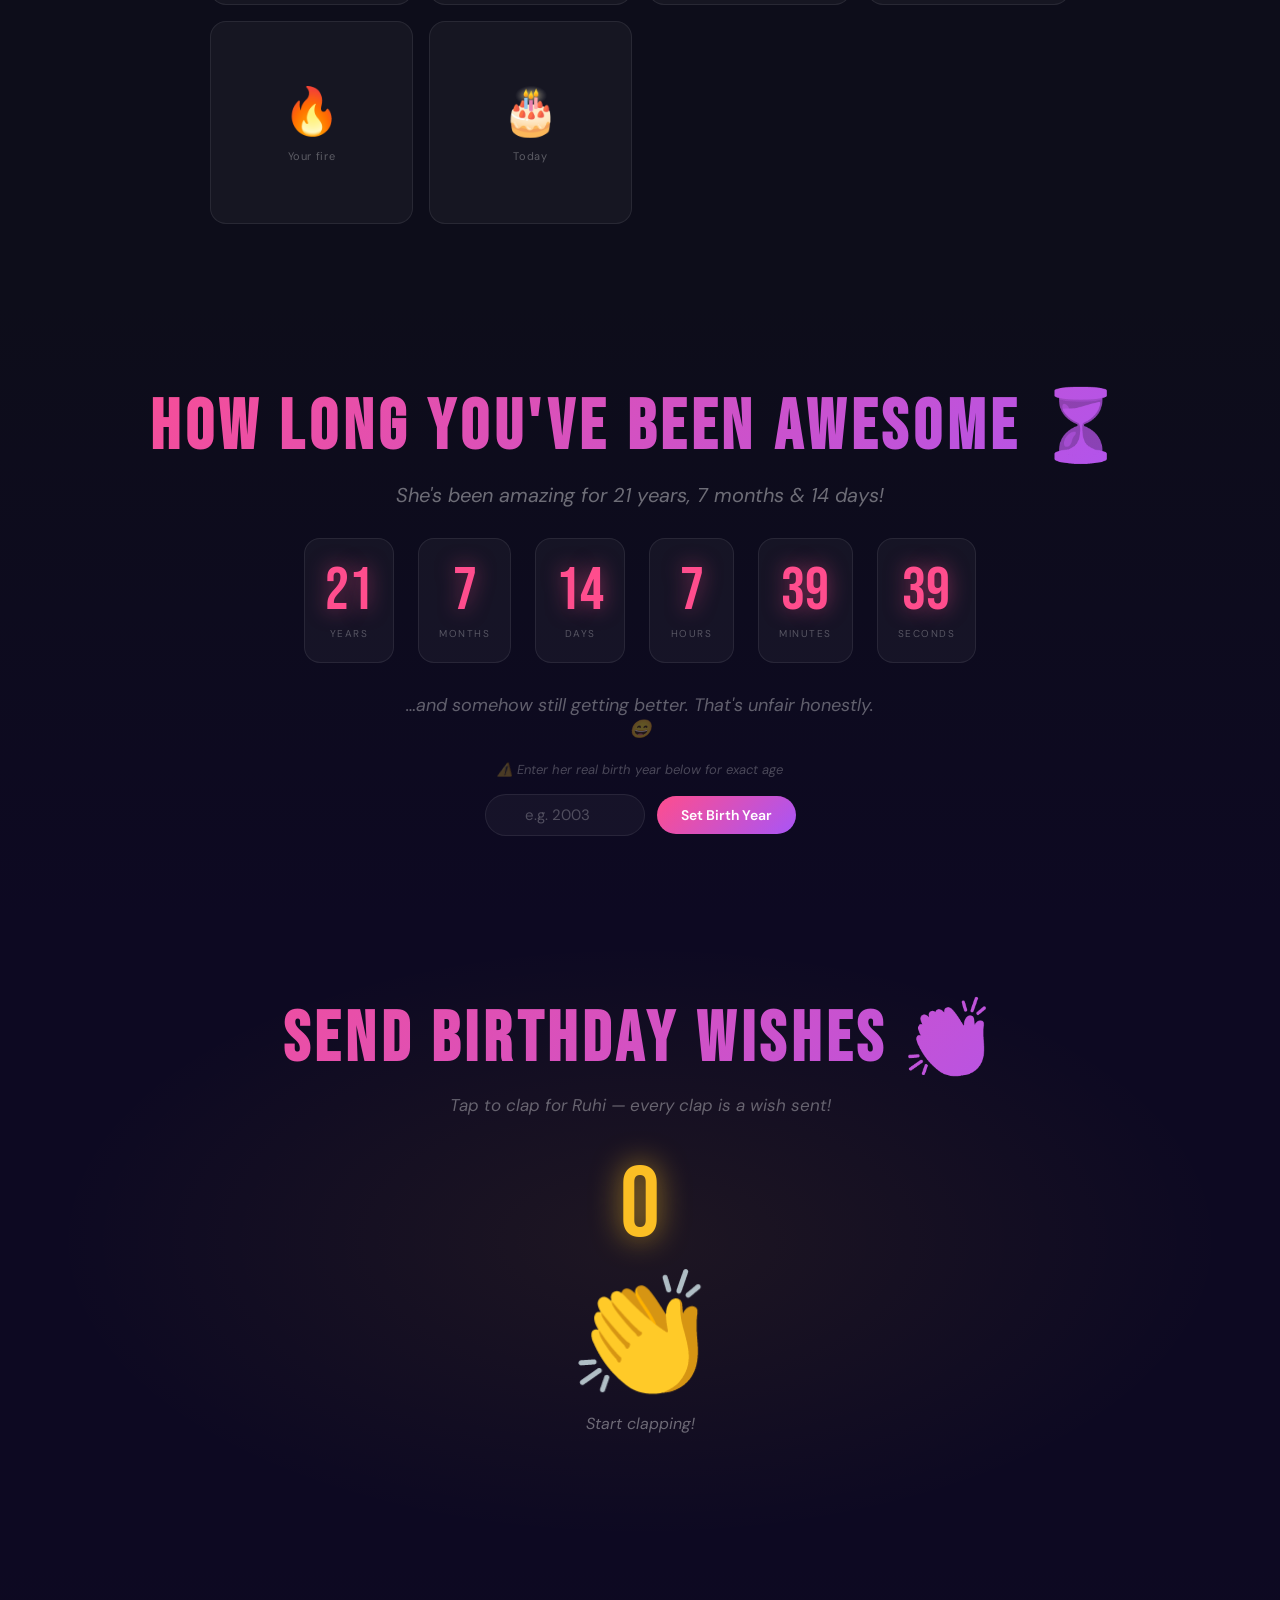
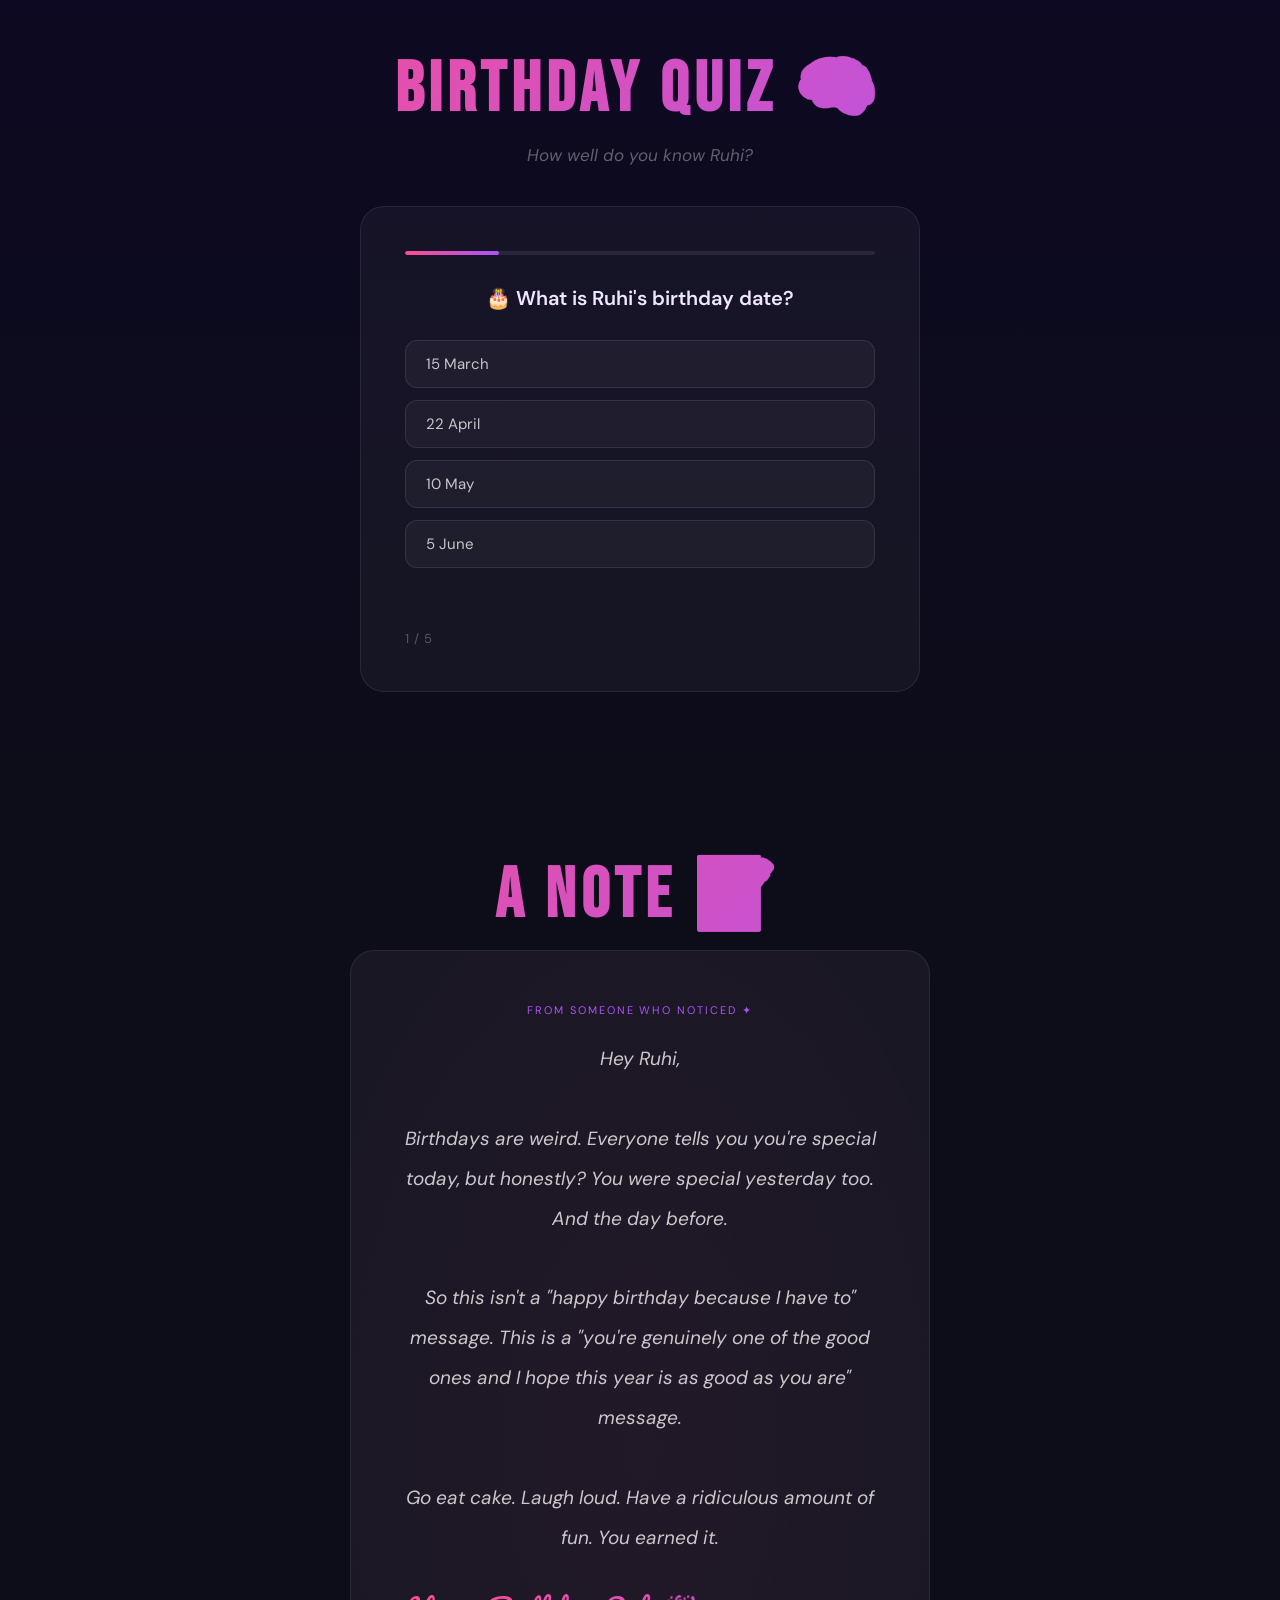
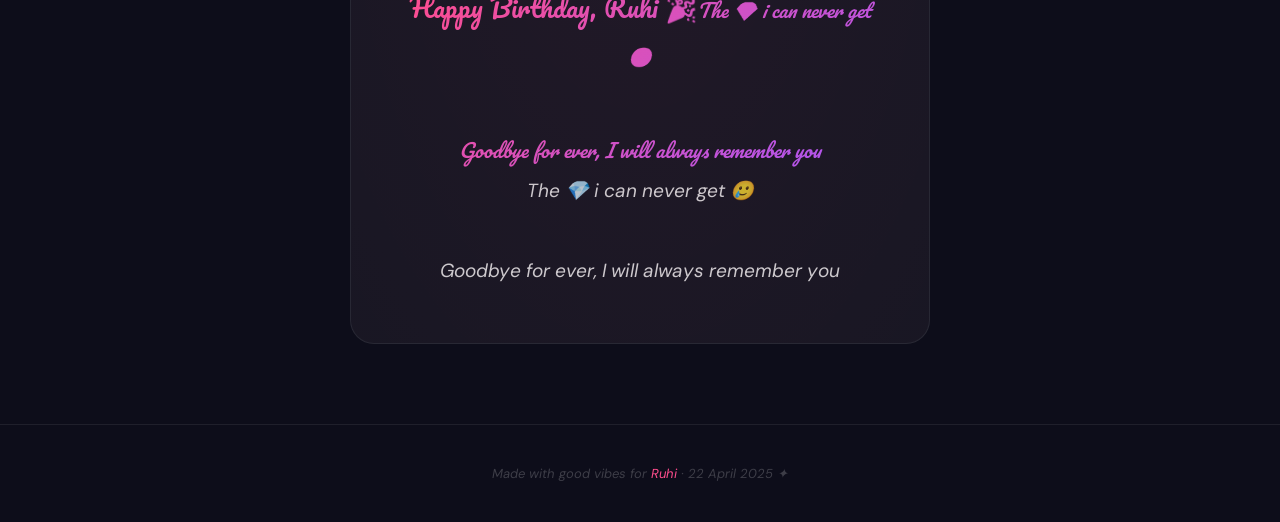
==== commit 92702cfa: "Update index.html" ====
--- a/index.html
+++ b/index.html
@@ -213,6 +213,7 @@
         You earned it.
       </p>
       <div class="msg-sig">Happy Birthday, Ruhi 🎉<span class="msg-text">The 💎 i can never get 🥲 <br><br>Goodbye for ever, I will always remember you </span> </div>
+   <span class="msg-text">The 💎 i can never get 🥲 <br><br>Goodbye for ever, I will always remember you </span> 
     </div>
   </section>
 
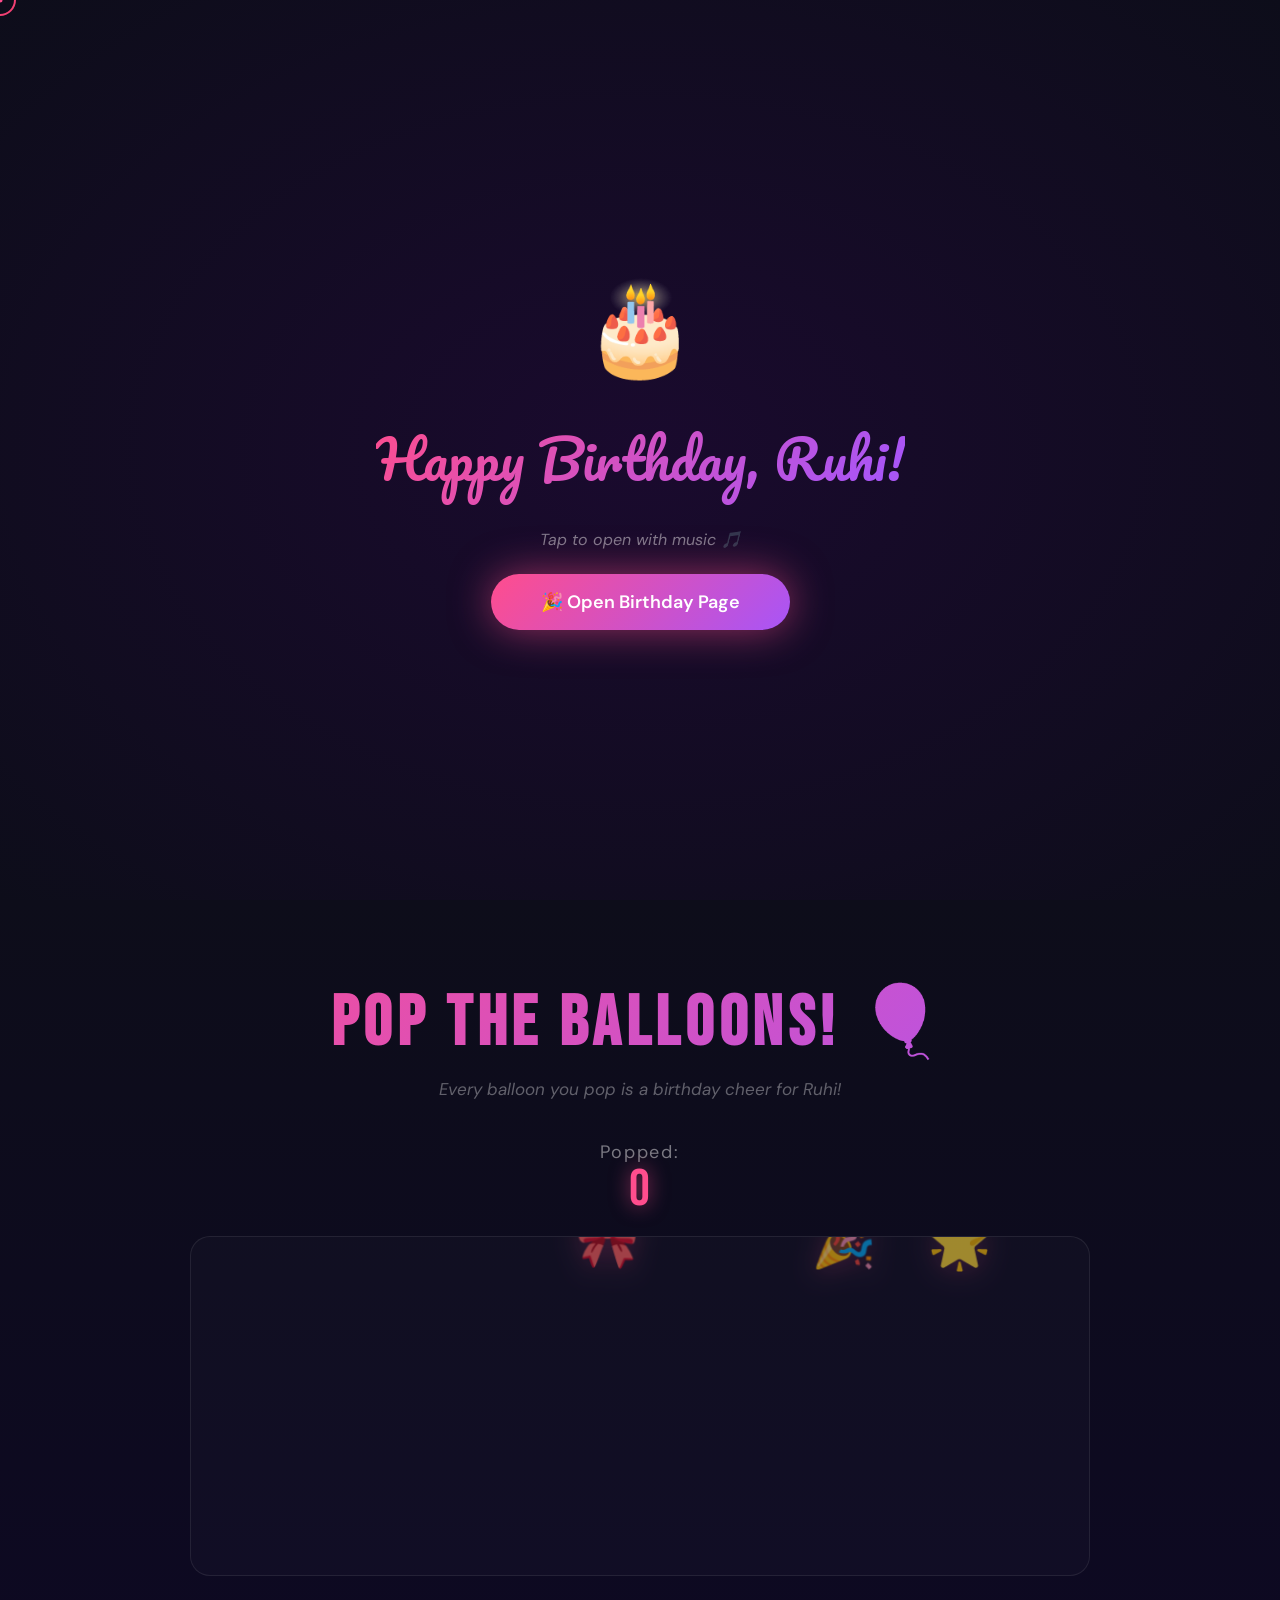
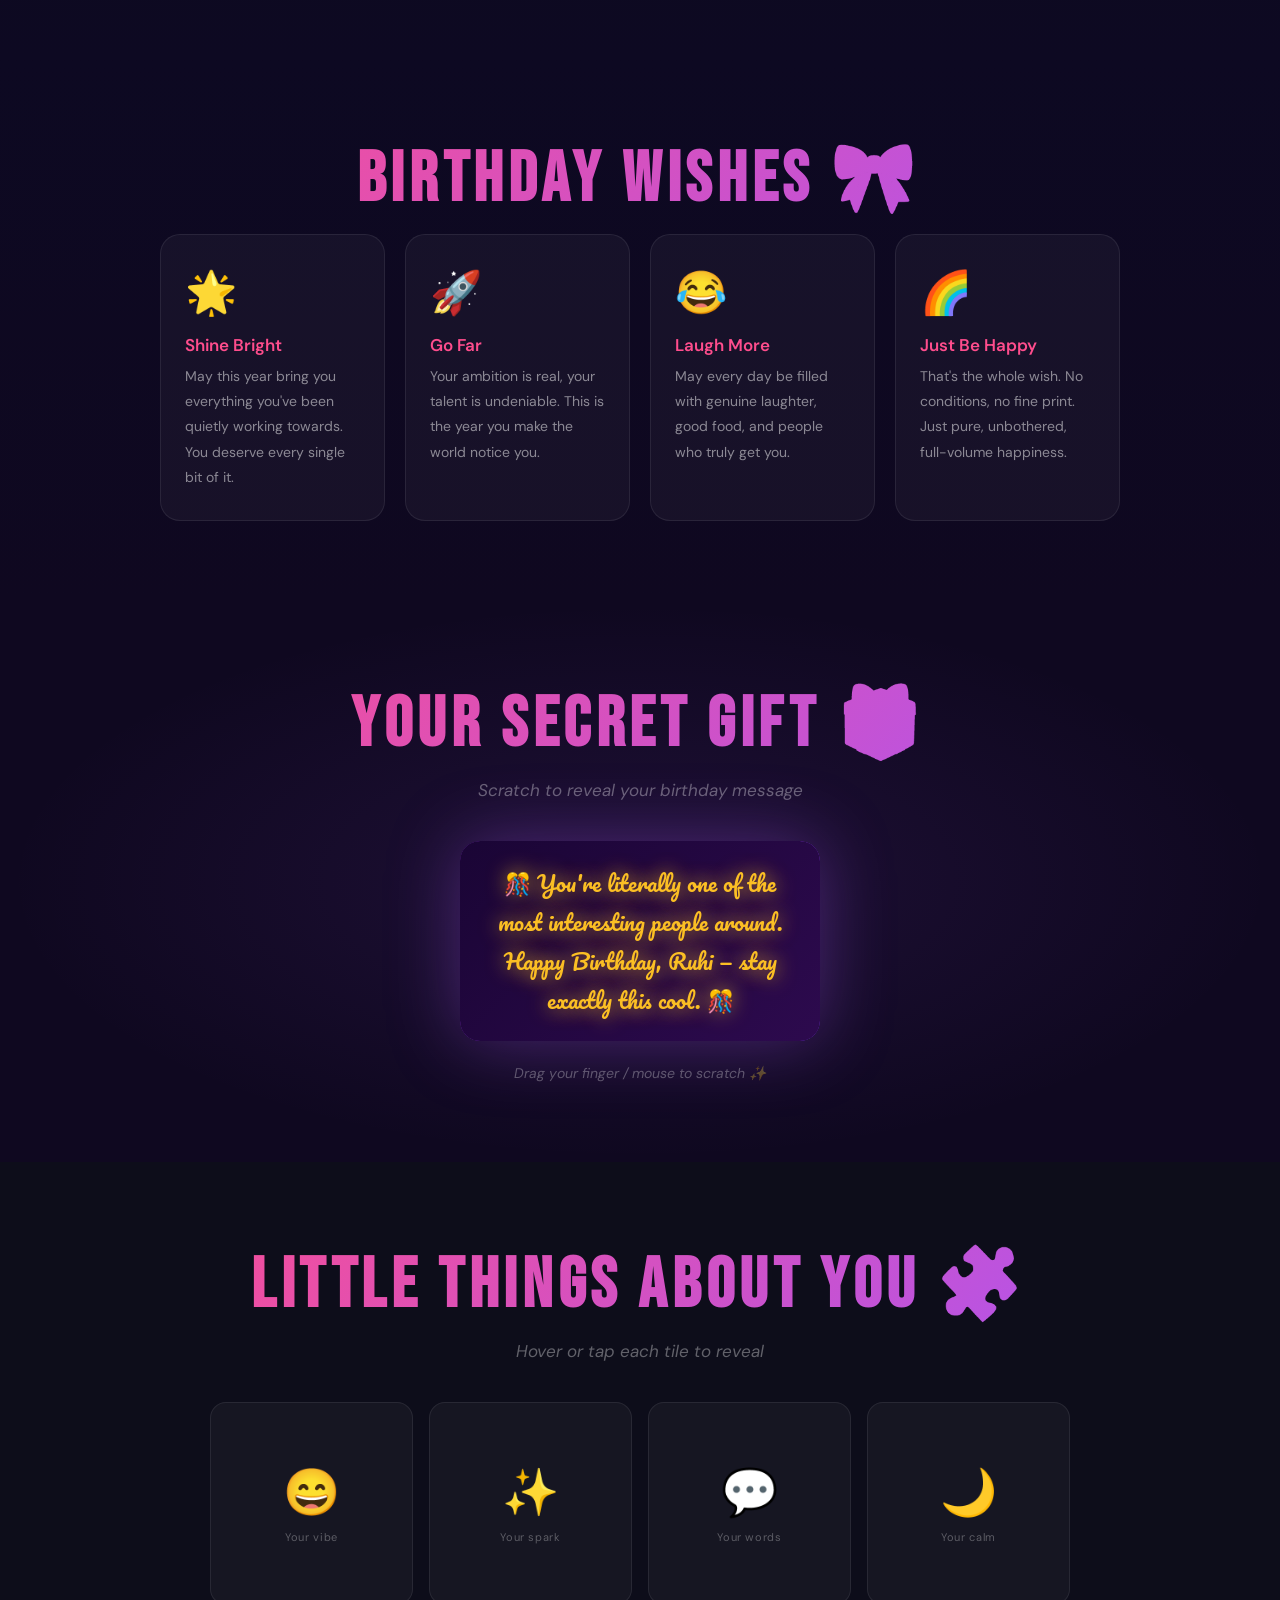
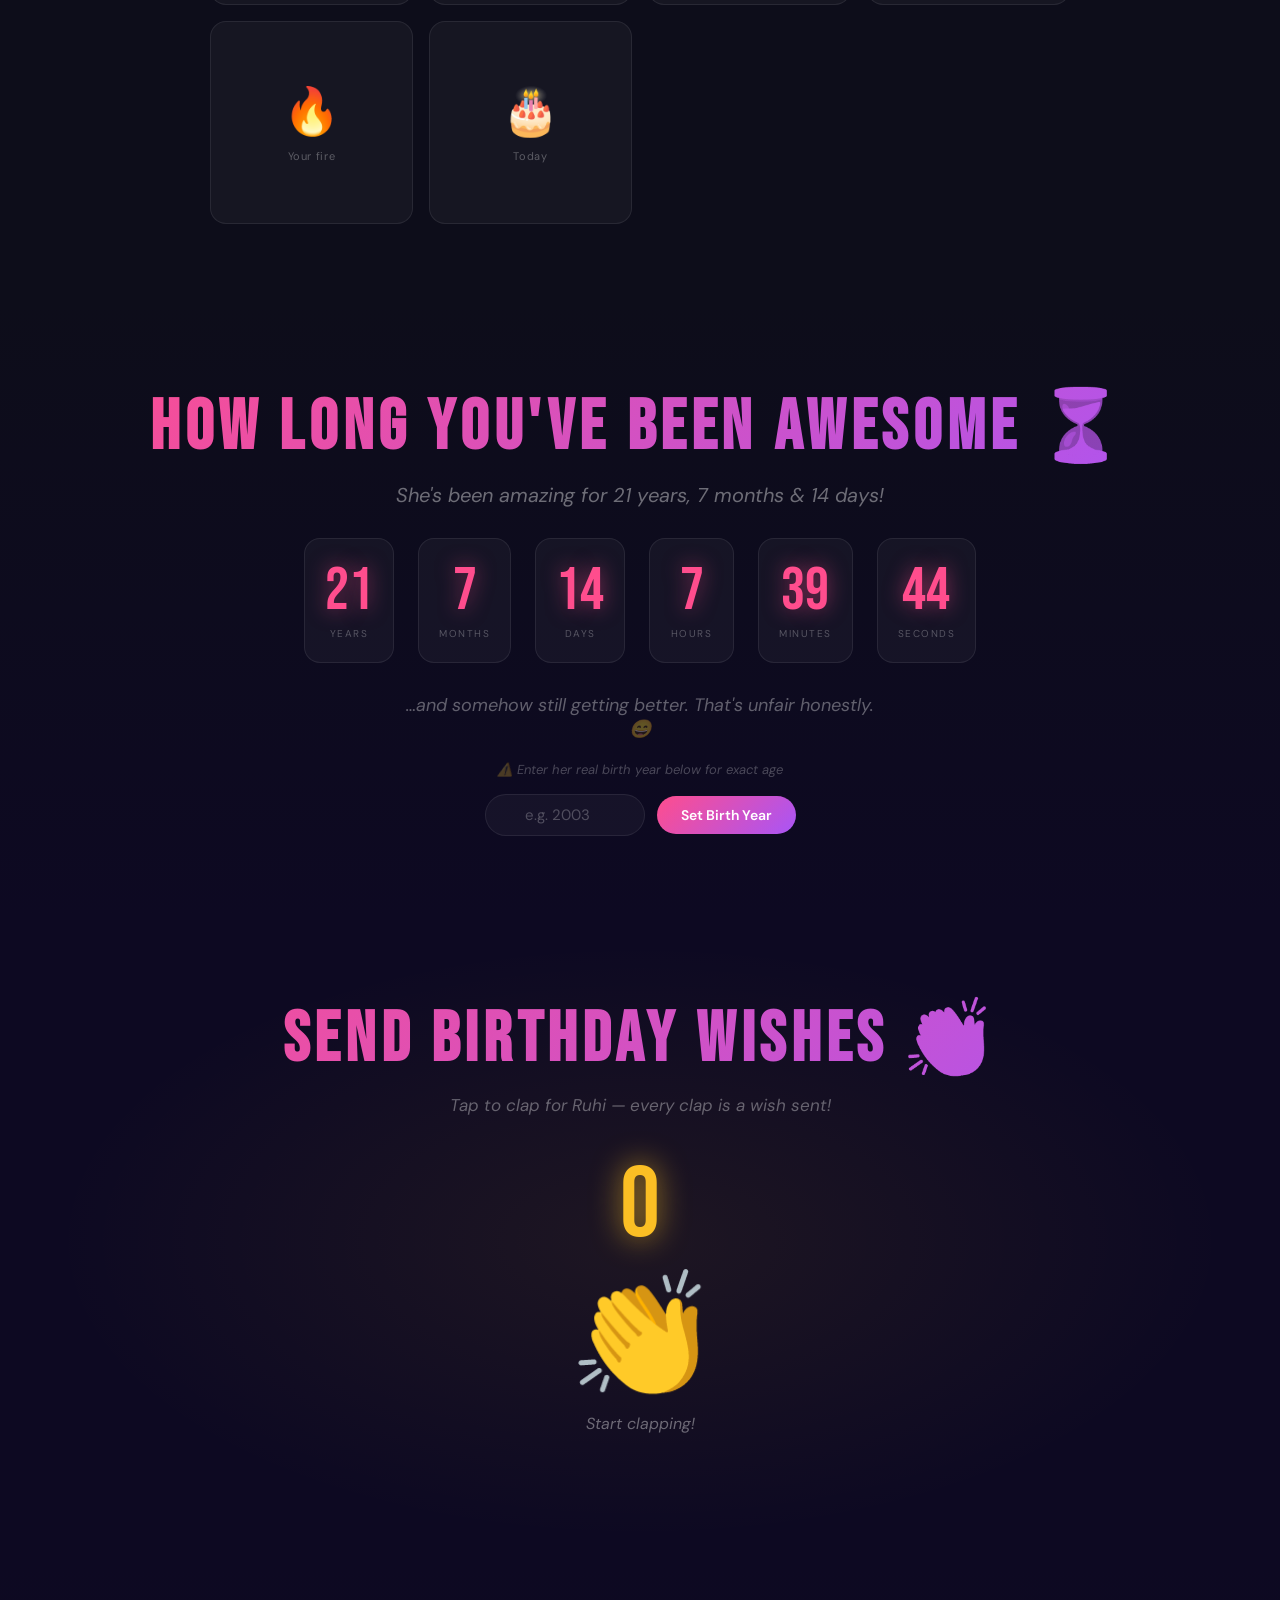
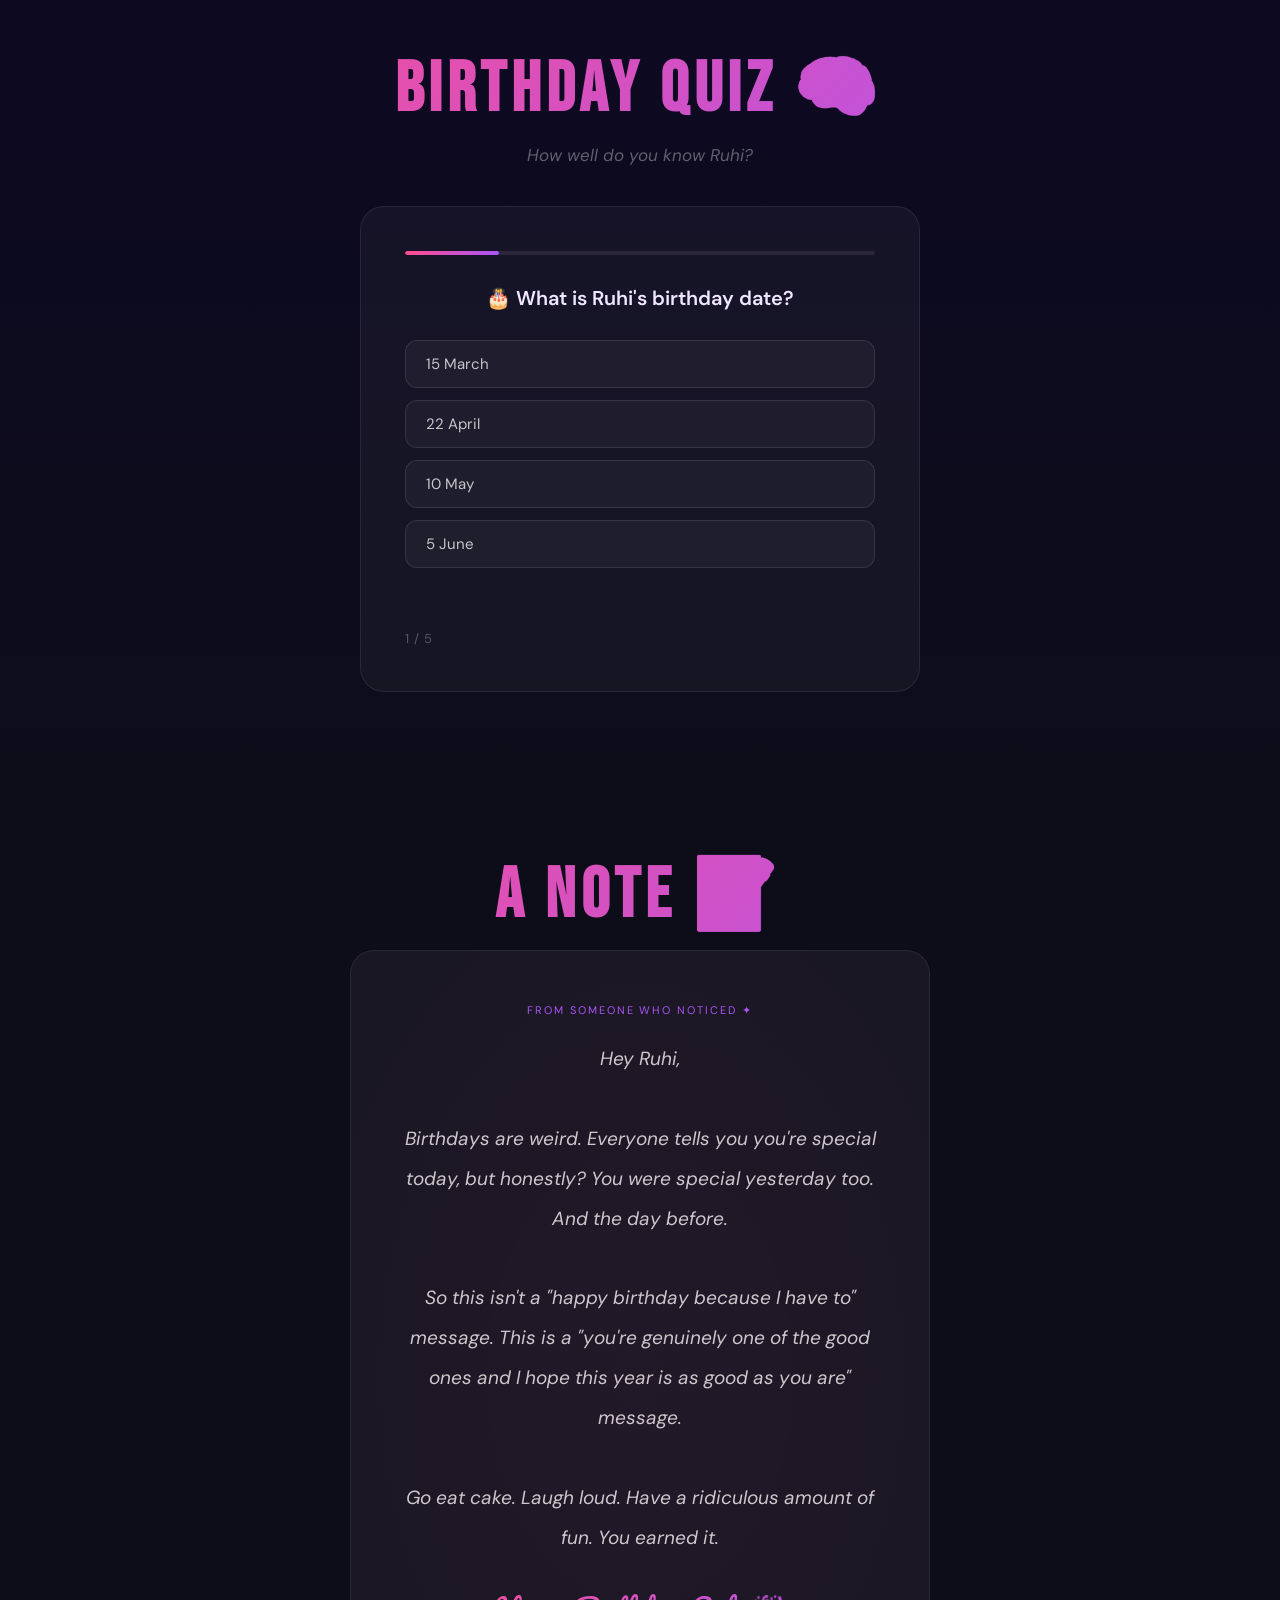
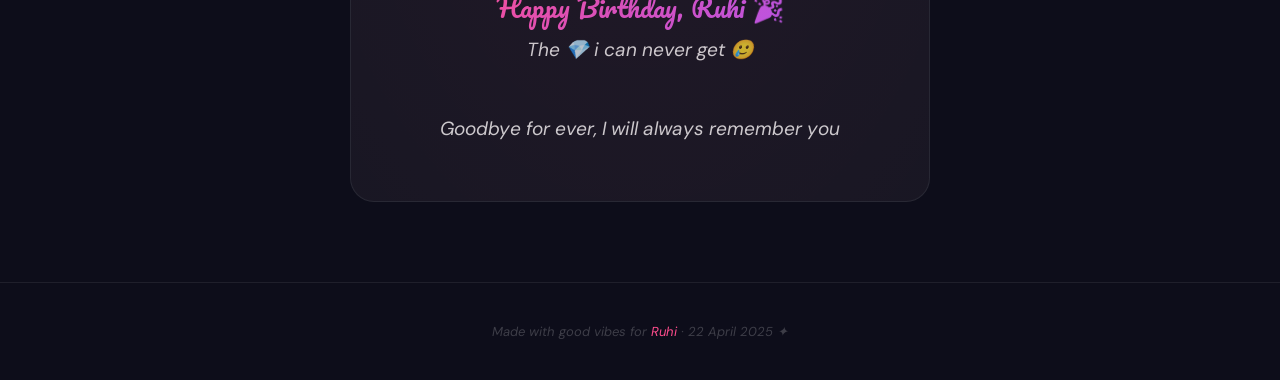
==== commit dbcea86a: "Update index.html" ====
--- a/index.html
+++ b/index.html
@@ -212,7 +212,7 @@
         Go eat cake. Laugh loud. Have a ridiculous amount of fun.
         You earned it.
       </p>
-      <div class="msg-sig">Happy Birthday, Ruhi 🎉<span class="msg-text">The 💎 i can never get 🥲 <br><br>Goodbye for ever, I will always remember you </span> </div>
+      <div class="msg-sig">Happy Birthday, Ruhi 🎉</div>
    <span class="msg-text">The 💎 i can never get 🥲 <br><br>Goodbye for ever, I will always remember you </span> 
     </div>
   </section>
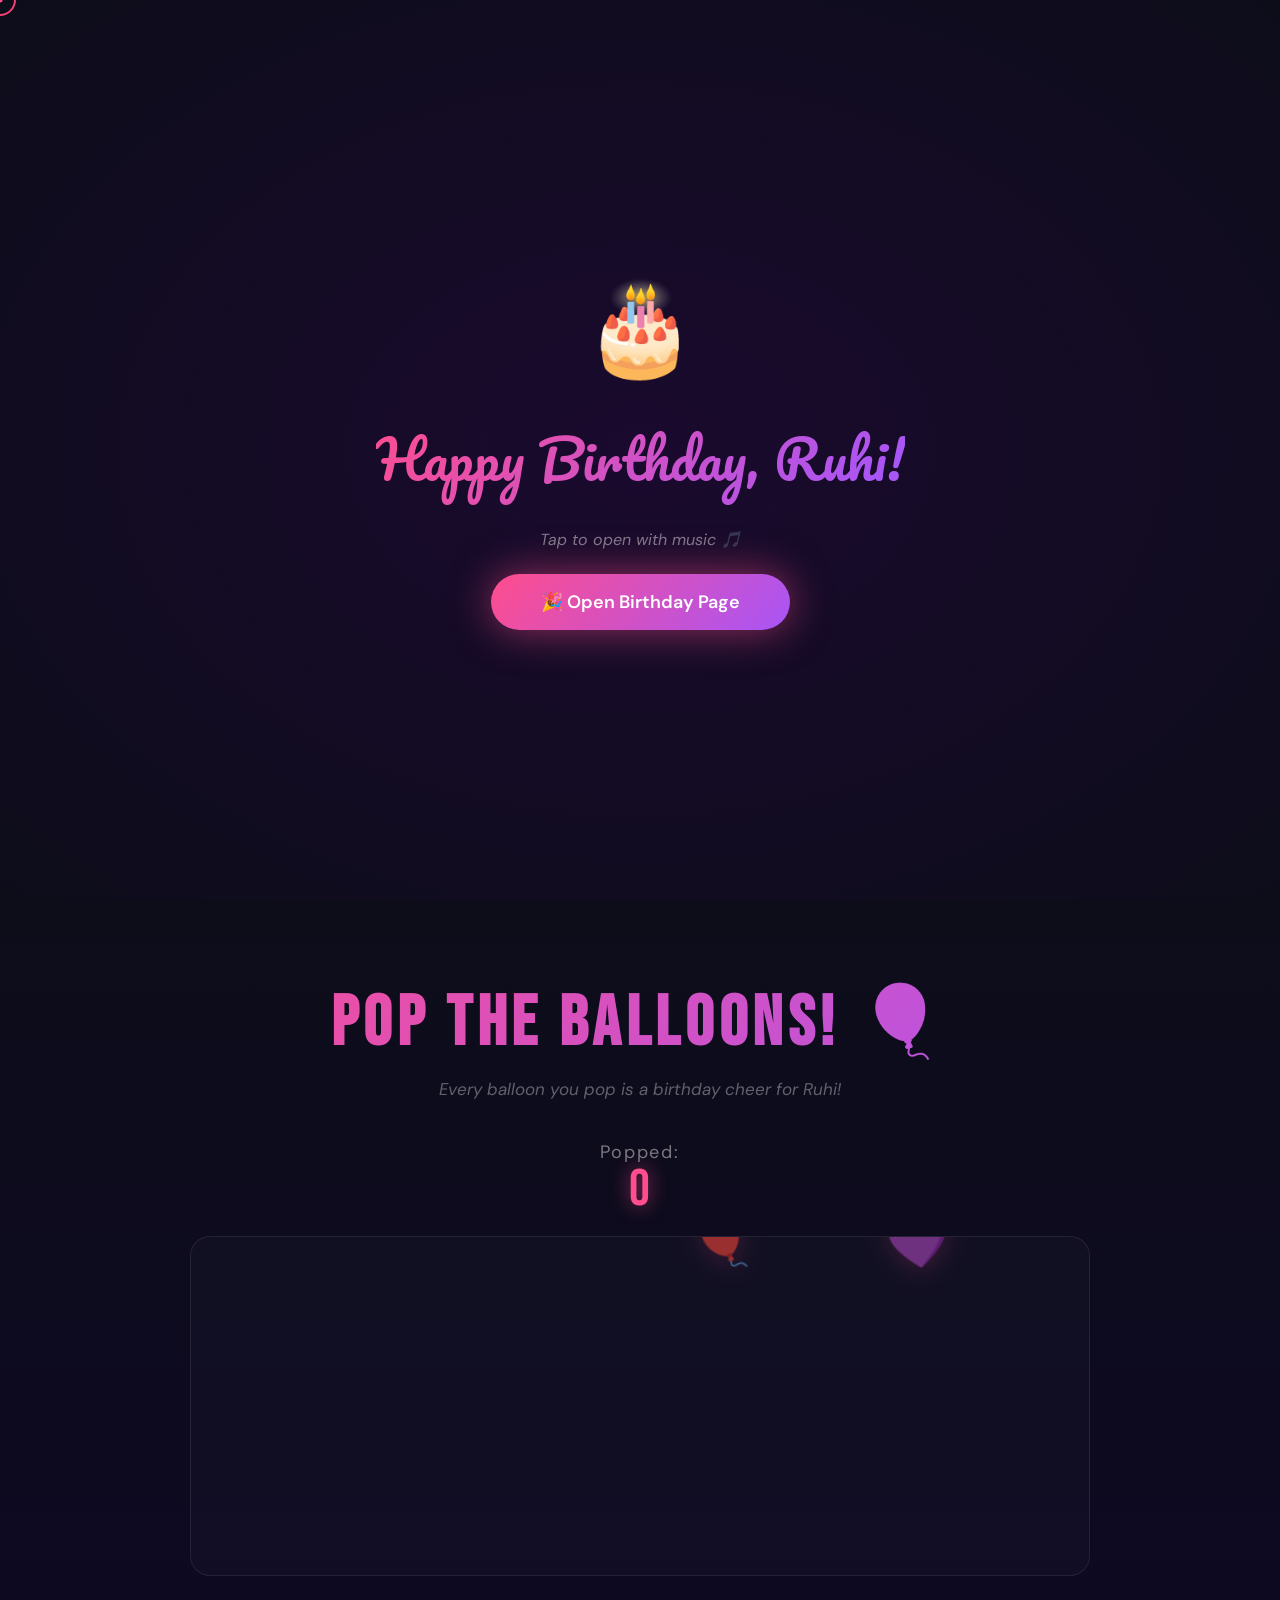
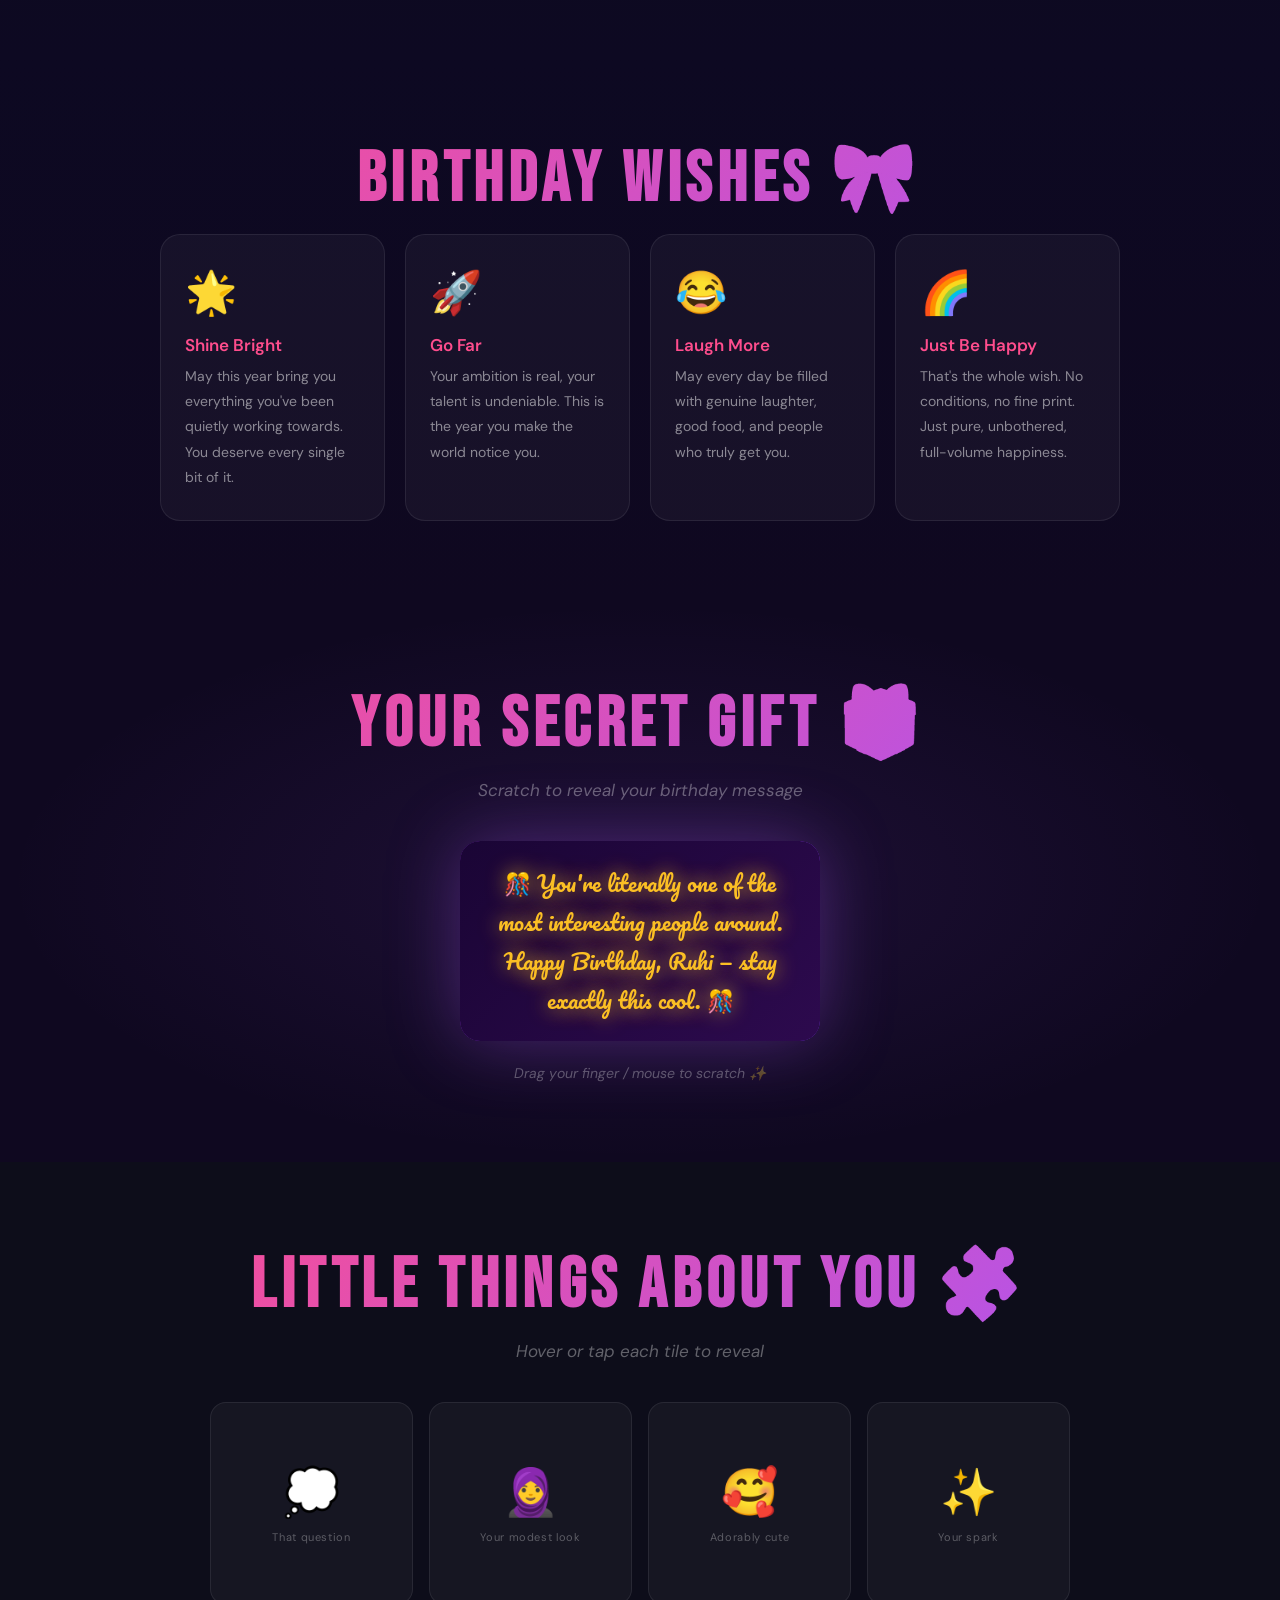
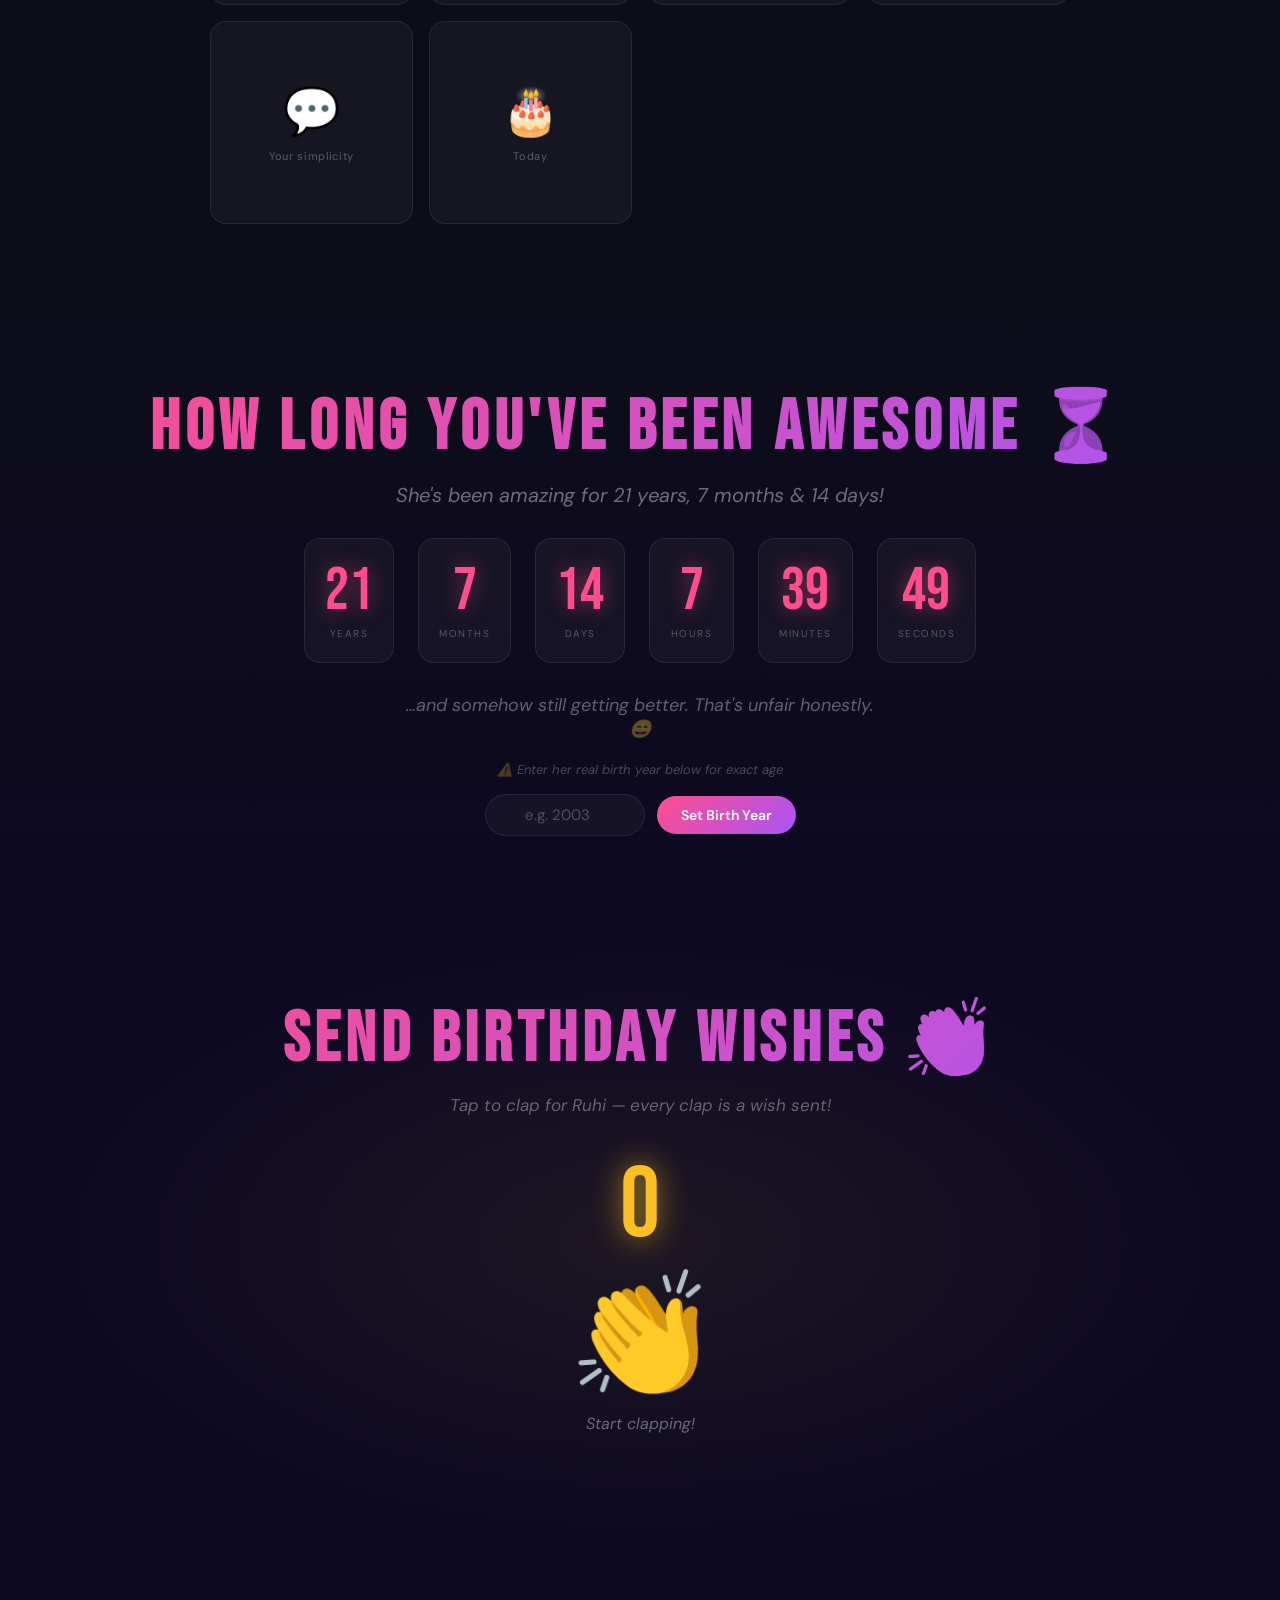
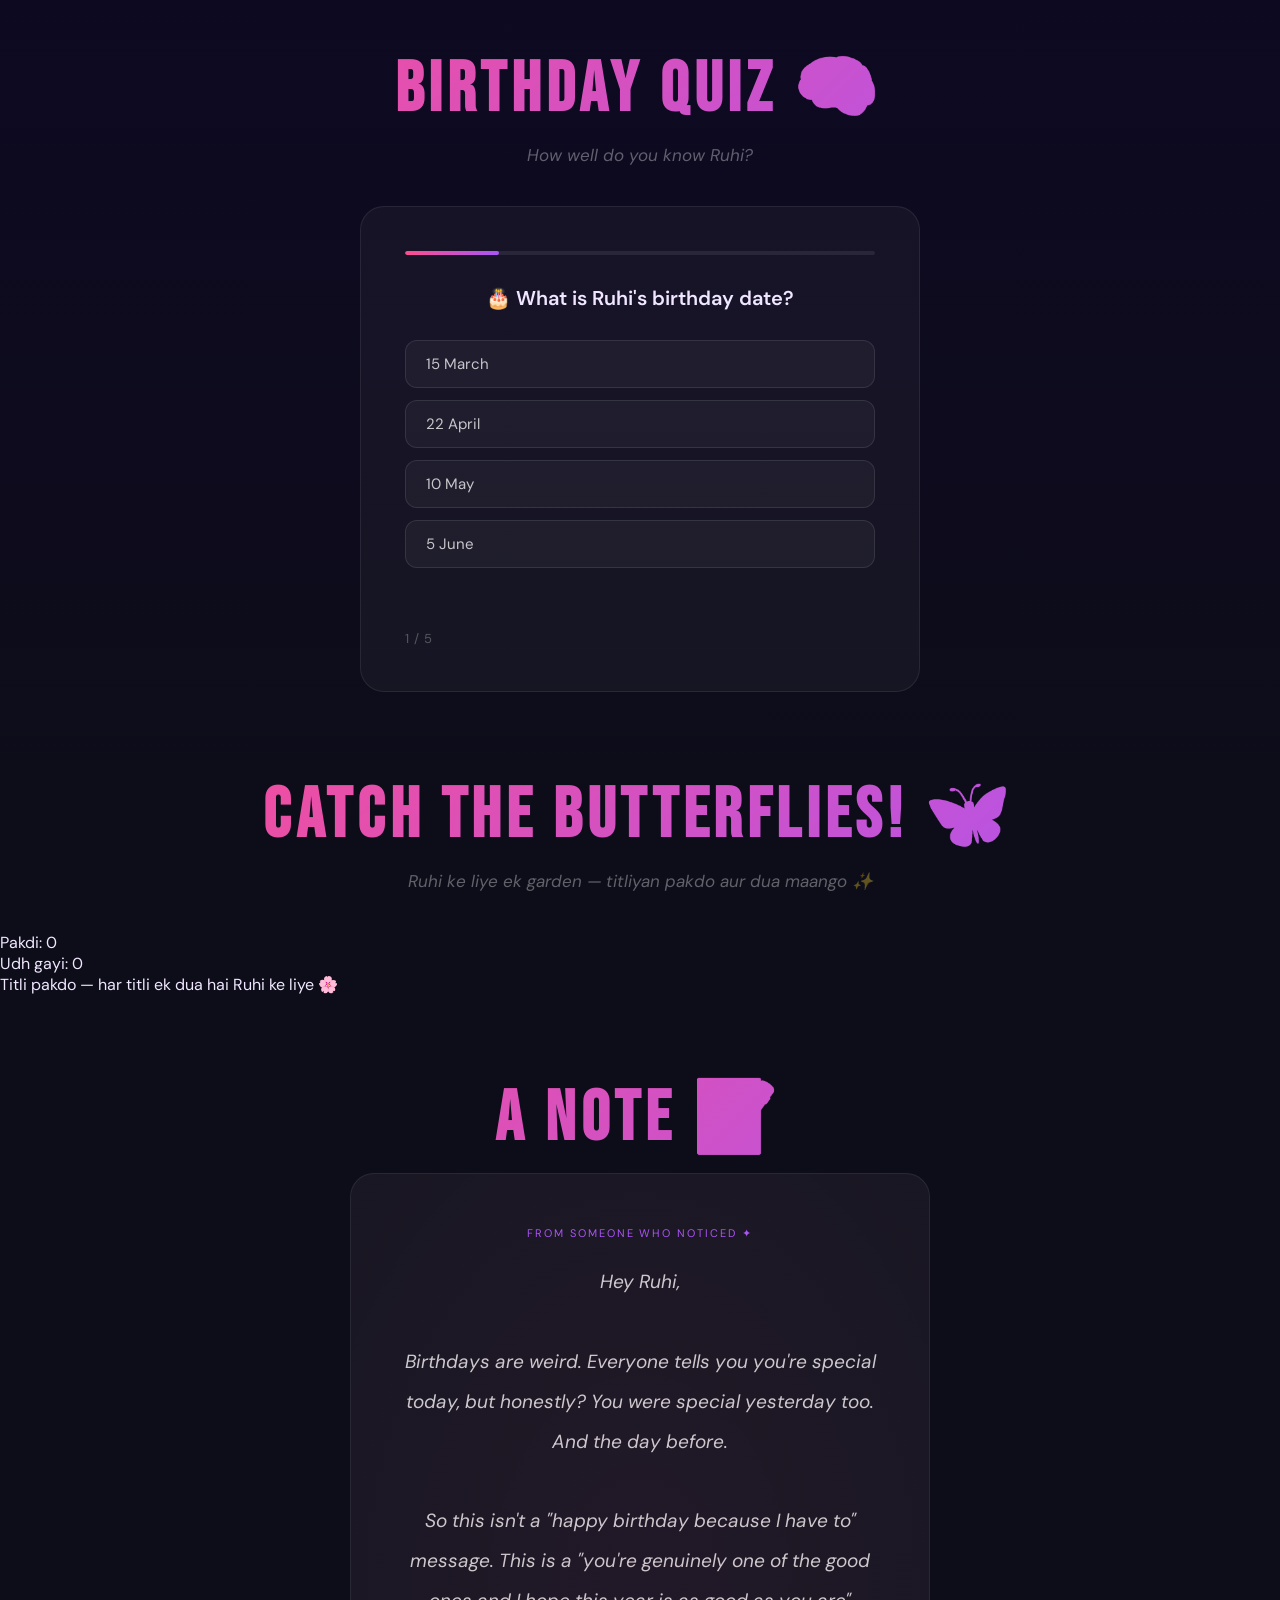
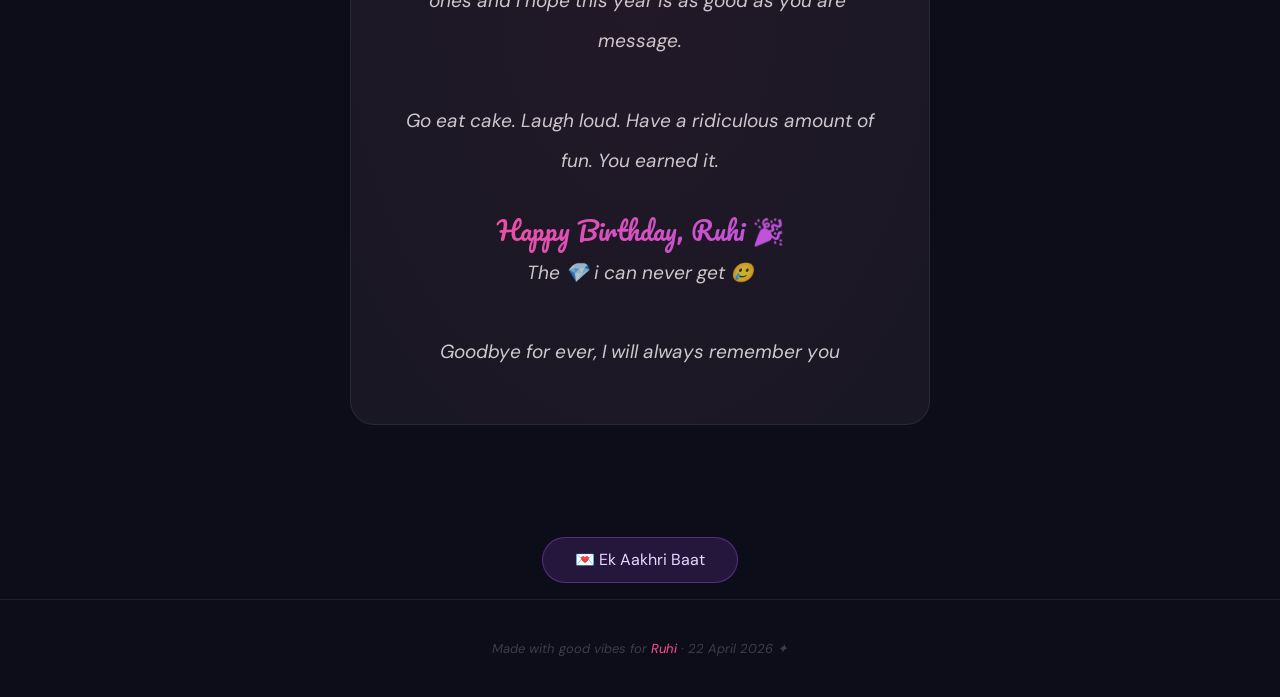
==== commit b9a19c04: "s" ====
--- a/index.html
+++ b/index.html
@@ -44,7 +44,7 @@
   <!-- ═══════ HERO ═══════ -->
   <section id="hero">
     <div class="hero-tag">✦ A Special Surprise ✦</div>
-    <div class="hero-date">22 · APRIL · 2025</div>
+    <div class="hero-date">22 · APRIL · 2026</div>
     <h1 class="hero-name">Ruhi</h1>
     <p class="hero-sub" id="typewriter-el"></p>
 
@@ -112,36 +112,68 @@
   </section>
 
   <!-- ═══════ MEMORY BOARD ═══════ -->
-  <section id="memories">
-    <h2 class="section-label fade-up">Little Things About You 🧩</h2>
-    <p class="section-sub fade-up">Hover or tap each tile to reveal</p>
-    <div class="memory-grid">
-      <div class="memory-tile fade-up" data-delay="0">
-        <span class="tile-front">😄</span><span class="tile-label">Your vibe</span>
-        <div class="tile-reveal">That energy you carry walks into the room before you even do.</div>
-      </div>
-      <div class="memory-tile fade-up" data-delay="60">
-        <span class="tile-front">✨</span><span class="tile-label">Your spark</span>
-        <div class="tile-reveal">You make ordinary moments feel somehow worth remembering.</div>
-      </div>
-      <div class="memory-tile fade-up" data-delay="120">
-        <span class="tile-front">💬</span><span class="tile-label">Your words</span>
-        <div class="tile-reveal">The way you talk about things you love — that energy is contagious.</div>
-      </div>
-      <div class="memory-tile fade-up" data-delay="180">
-        <span class="tile-front">🌙</span><span class="tile-label">Your calm</span>
-        <div class="tile-reveal">Even on chaotic days, you somehow make it look effortless.</div>
-      </div>
-      <div class="memory-tile fade-up" data-delay="240">
-        <span class="tile-front">🔥</span><span class="tile-label">Your fire</span>
-        <div class="tile-reveal">When you set your mind to something? It's already done.</div>
-      </div>
-      <div class="memory-tile fade-up" data-delay="300">
-        <span class="tile-front">🎂</span><span class="tile-label">Today</span>
-        <div class="tile-reveal">Wishing you a day as legendary as you actually are.</div>
-      </div>
-    </div>
-  </section>
+<section id="memories">
+  <h2 class="section-label fade-up">Little Things About You 🧩</h2>
+  <p class="section-sub fade-up">Hover or tap each tile to reveal</p>
+  <div class="memory-grid">
+
+    <!-- New Tile 1 -->
+    <div class="memory-tile fade-up" data-delay="0">
+      <span class="tile-front">💭</span>
+      <span class="tile-label">That question</span>
+      <div class="tile-reveal">
+        One time you asked me, “Why do you like me? What is there in me?”<br><br>
+        I still remember that moment.
+      </div>
+    </div>
+
+    <!-- New Tile 2 -->
+    <div class="memory-tile fade-up" data-delay="60">
+      <span class="tile-front">🧕</span>
+      <span class="tile-label">Your modest look</span>
+      <div class="tile-reveal">
+        Your niqab, your simple & modest style… you looked so pure and graceful.
+      </div>
+    </div>
+
+    <!-- New Tile 3 -->
+    <div class="memory-tile fade-up" data-delay="120">
+      <span class="tile-front">🥰</span>
+      <span class="tile-label">Adorably cute</span>
+      <div class="tile-reveal">
+        You were adorably cute in the most innocent way. I couldn’t stop thinking — 
+        “She is the one… or no one.”
+      </div>
+    </div>
+
+    <!-- Original tiles shifted down with slight changes for better flow -->
+    <div class="memory-tile fade-up" data-delay="180">
+      <span class="tile-front">✨</span>
+      <span class="tile-label">Your spark</span>
+      <div class="tile-reveal">
+        You make ordinary moments feel somehow worth remembering.
+      </div>
+    </div>
+
+       <div class="memory-tile fade-up" data-delay="240">
+      <span class="tile-front">💬</span>
+      <span class="tile-label">Your simplicity</span>
+      <div class="tile-reveal">
+        The simplicity you carry… yaar, that’s what made me like you.<br><br>
+        You look so cute just being that simple.
+      </div>
+    </div>
+
+    <div class="memory-tile fade-up" data-delay="300">
+      <span class="tile-front">🎂</span>
+      <span class="tile-label">Today</span>
+      <div class="tile-reveal">
+        Wishing you a day as beautiful and special as you are.
+      </div>
+    </div>
+
+  </div>
+</section>
 
   <!-- ═══════ AGE CALCULATOR (FIXED) ═══════ -->
   <section id="age-section">
@@ -196,7 +228,17 @@
       <button class="quiz-retry" id="quiz-retry">Try Again 🔄</button>
     </div>
   </section>
-
+<!-- ═══════ BUTTERFLY GARDEN ═══════ -->
+<section id="butterfly-section">
+  <h2 class="section-label fade-up">Catch the Butterflies! 🦋</h2>
+  <p class="section-sub fade-up">Ruhi ke liye ek garden — titliyan pakdo aur dua maango ✨</p>
+  <div class="bf-stats-wrap fade-up">
+    <div class="bf-stat-pill">Pakdi: <span id="bf-count">0</span></div>
+    <div class="bf-stat-pill">Udh gayi: <span id="bf-escaped">0</span></div>
+  </div>
+  <div id="bf-arena" class="fade-up"></div>
+  <p class="bf-milestone fade-up" id="bf-milestone">Titli pakdo — har titli ek dua hai Ruhi ke liye 🌸</p>
+</section>
   <!-- ═══════ MESSAGE ═══════ -->
   <section id="message-section">
     <h2 class="section-label fade-up">A Note 📝</h2>
@@ -212,14 +254,64 @@
         Go eat cake. Laugh loud. Have a ridiculous amount of fun.
         You earned it.
       </p>
-      <div class="msg-sig">Happy Birthday, Ruhi 🎉</div>
+    <div class="msg-sig">Happy Birthday, Ruhi 🎉</div>
    <span class="msg-text">The 💎 i can never get 🥲 <br><br>Goodbye for ever, I will always remember you </span> 
     </div>
-  </section>
+      </div>
+  </section>
+  <div style="text-align:center; padding: 2rem 0 1rem;">
+  <button onclick="document.getElementById('goodbye-overlay').style.display='flex'" 
+    style="background:rgba(168,85,247,0.15); border:1px solid rgba(168,85,247,0.4); color:#e9d5ff; padding:0.7rem 2rem; border-radius:999px; font-size:1rem; cursor:pointer; font-family:'DM Sans',sans-serif;">
+    💌 Ek Aakhri Baat
+  </button>
+</div>
+  <!-- ═══════ GOODBYE POPUP ═══════ -->
+<div id="goodbye-overlay" style="display:none; position:fixed; inset:0; background:rgba(0,0,0,0.75); z-index:9999; align-items:flex-start; justify-content:center;">
+  <div class="gb-modal">
+    <button class="gb-x" id="gb-x-btn" title="Close">✕</button>
+    <div class="gb-petals">🌸 🕊️ 🌸</div>
+    <div class="gb-title">Ek Aakhri Salaam, Ruhi...</div>
+    <div class="gb-divider"></div>
+    <p class="gb-text">
+      Yeh page sirf aapko birthday wish karne ke liye banaya tha —<br>
+      <b>lekin dil ne kuch zyada hi laga diya isme.</b><br><br>
+      Hamaray rastay shayad alag hi the,<br>
+      aur yeh main jaanta tha.<br>
+      Phir bhi — <b>ek pagal tha jo ruk na saka.</b><br><br>
+      Jaante hue bhi ke kuch nahi hoga,<br>
+      dil ne aap par hi ruk jaana pasand kiya.
+    </p>
+    <div class="gb-urdu">
+      رستے الگ تھے، منزل الگ تھی —<br>
+      پر دل نے آپ پہ ہی رکنا پسند کیا۔
+    </div>
+    <p class="gb-text">
+      Yeh mera aakhri message hai.<br>
+      Shayad ab main kabhi dikhun — <em>ya shayad nahi.</em><br><br>
+      Koi regret nahi. <b>Aapki jo marzi ho, woh aapka haq hai.</b><br>
+      Aap jisko chahein, woh aapki apni choice hai — koi shikwa nahi.<br>
+      Bas yeh jaanta hoon <br>
+      kahin koi aapki khushi maangta rahega chupke se. 🤍
+    </p>
+    <div class="gb-mafi">
+      🙏 <b>Ek Chhoti Si Mafi —</b><br>
+      Agar yeh page bhejna — yeh sab karna — galat tha,<br>
+      ya aapne kabhi aisa mehsoos kiya ke maine aapki
+      <em>feelings</em> ya aapki <em>privacy</em> ka khayal nahi rakha —<br>
+      toh main dil se maafi maangta hoon, Ruhi.<br>
+      Koi bura irada nahi tha. Sirf ek dua thi —<br>
+      <b>aap hamesha khush rahein.</b>
+    </div>
+    <div style="text-align:center">
+      <button class="gb-close-btn" id="gb-close-btn">Alvida, Ruhi 🕊️</button>
+    </div>
+    <div class="gb-star-row">✦ ✦ ✦</div>
+  </div>
+</div>
 
   <!-- FOOTER -->
   <footer>
-    Made with good vibes for <span class="footer-pink">Ruhi</span> · 22 April 2025 ✦
+    Made with good vibes for <span class="footer-pink">Ruhi</span> · 22 April 2026 ✦
   </footer>
 
   <script src="app.js"></script>
